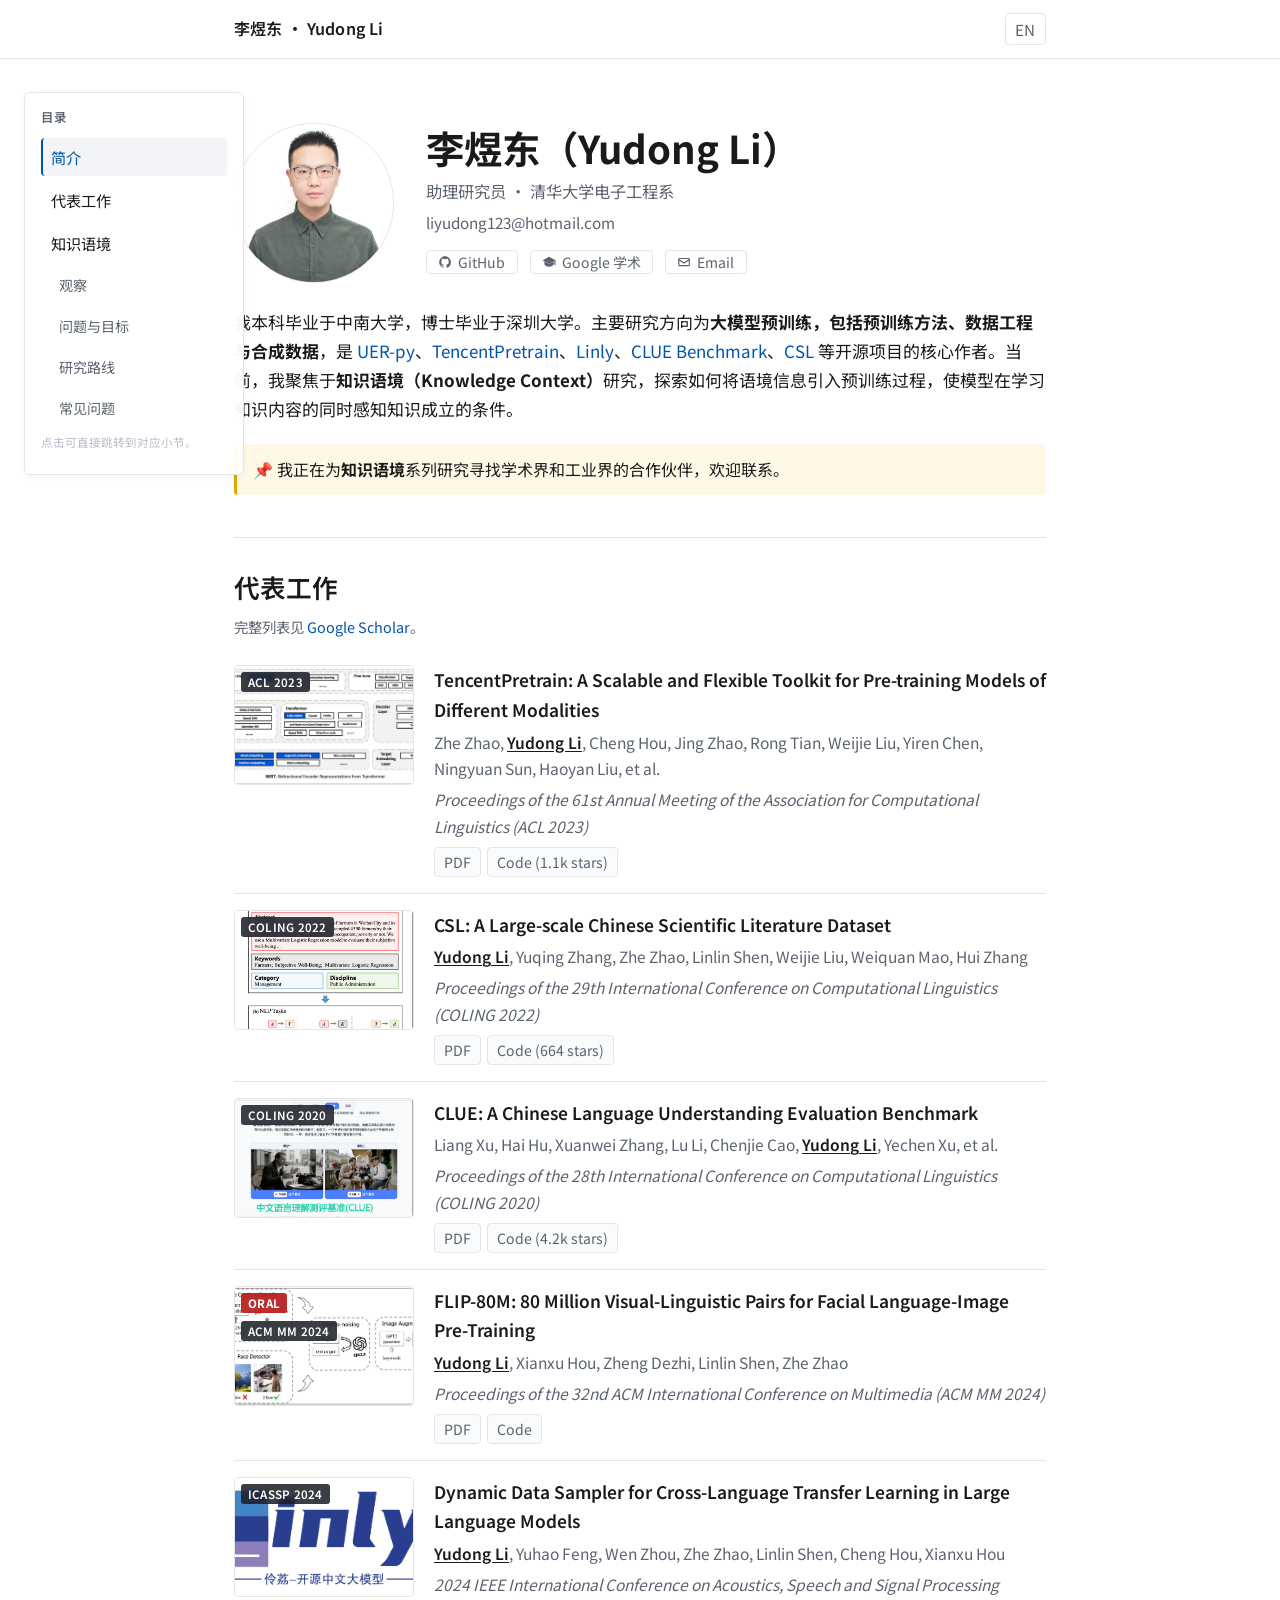
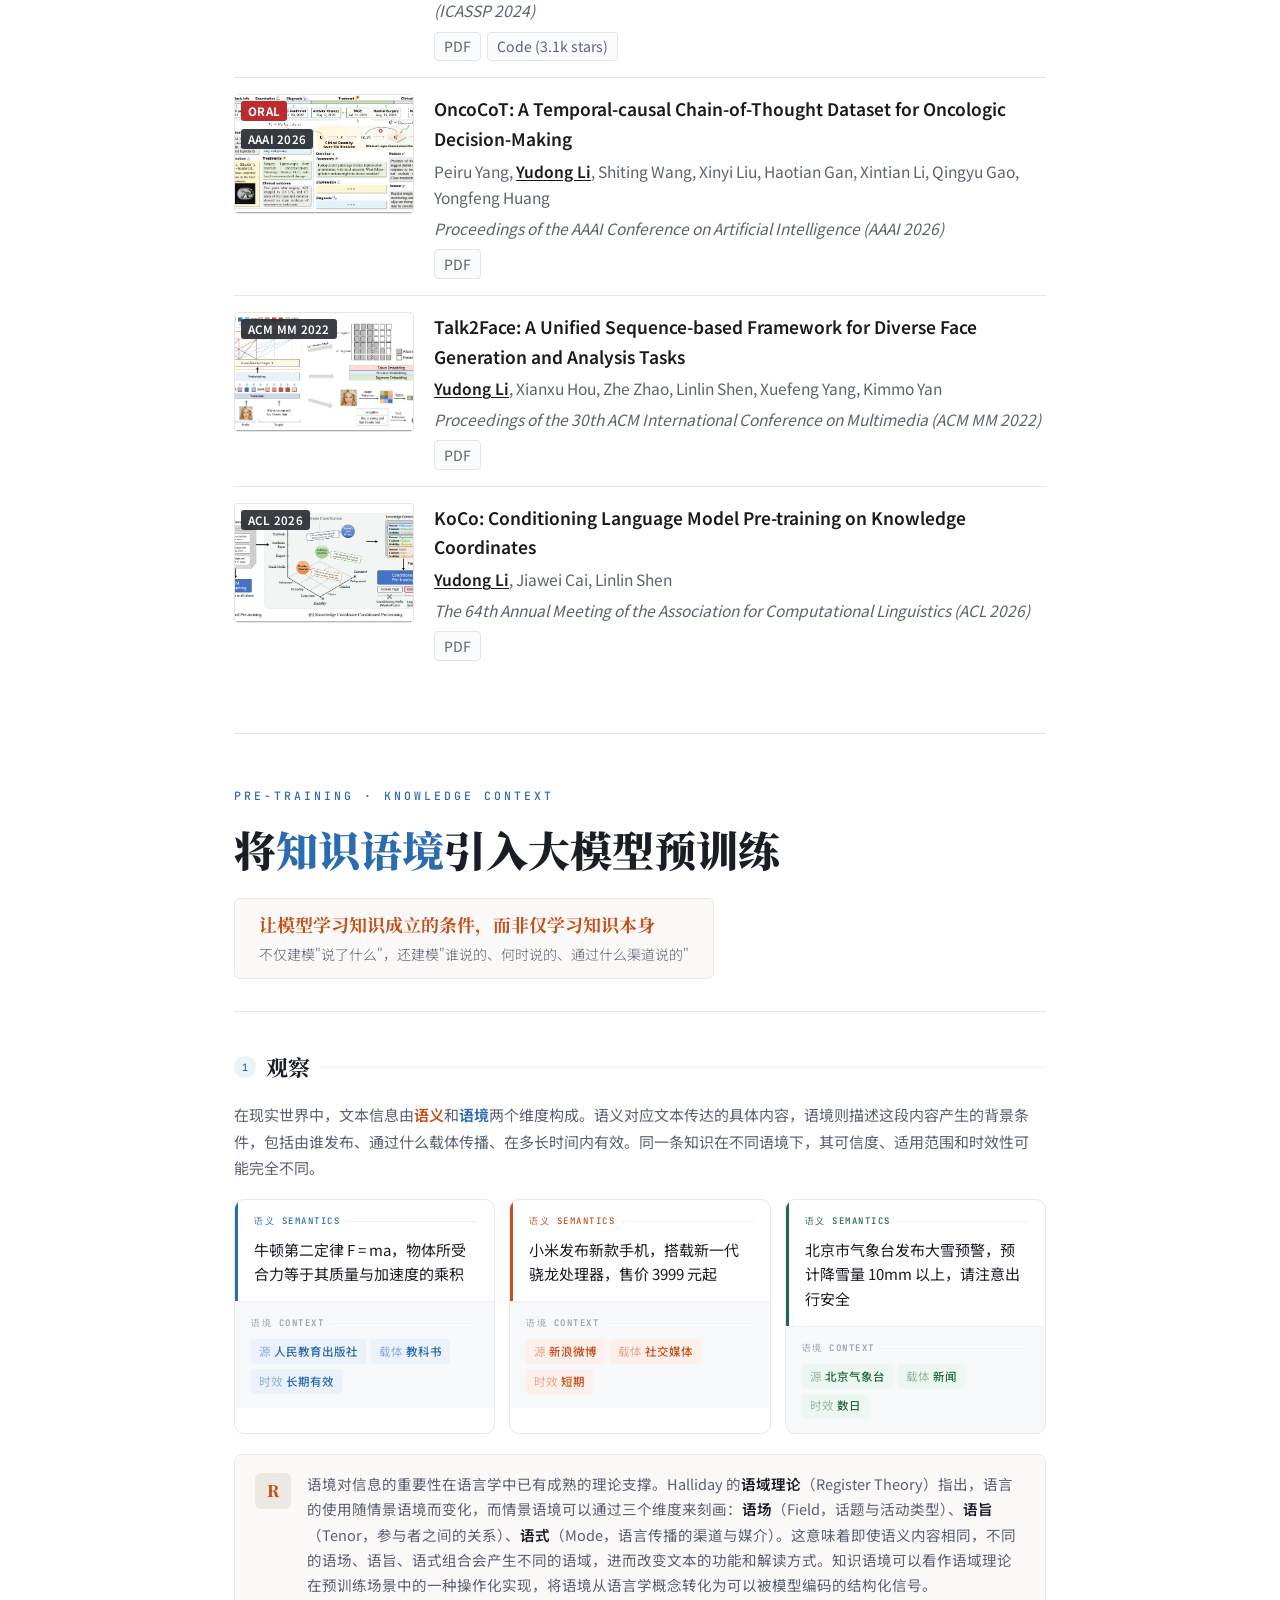
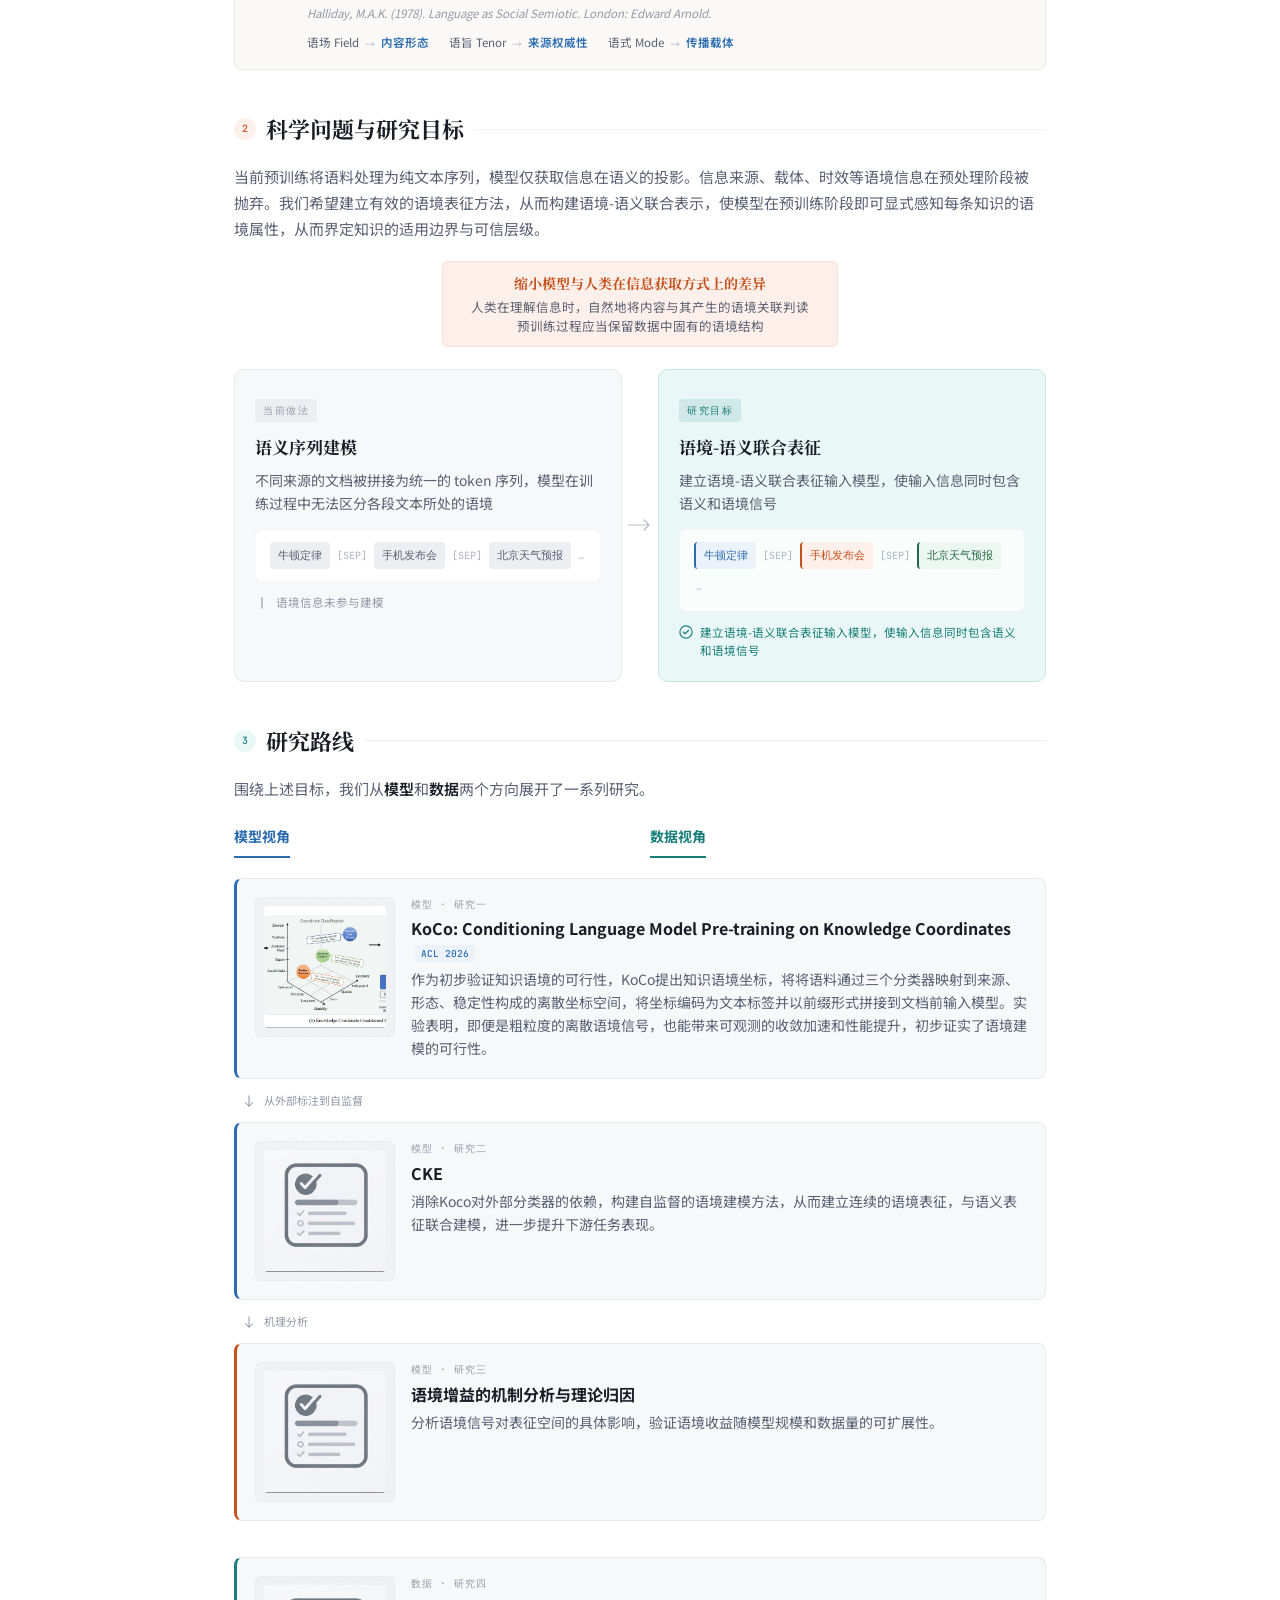
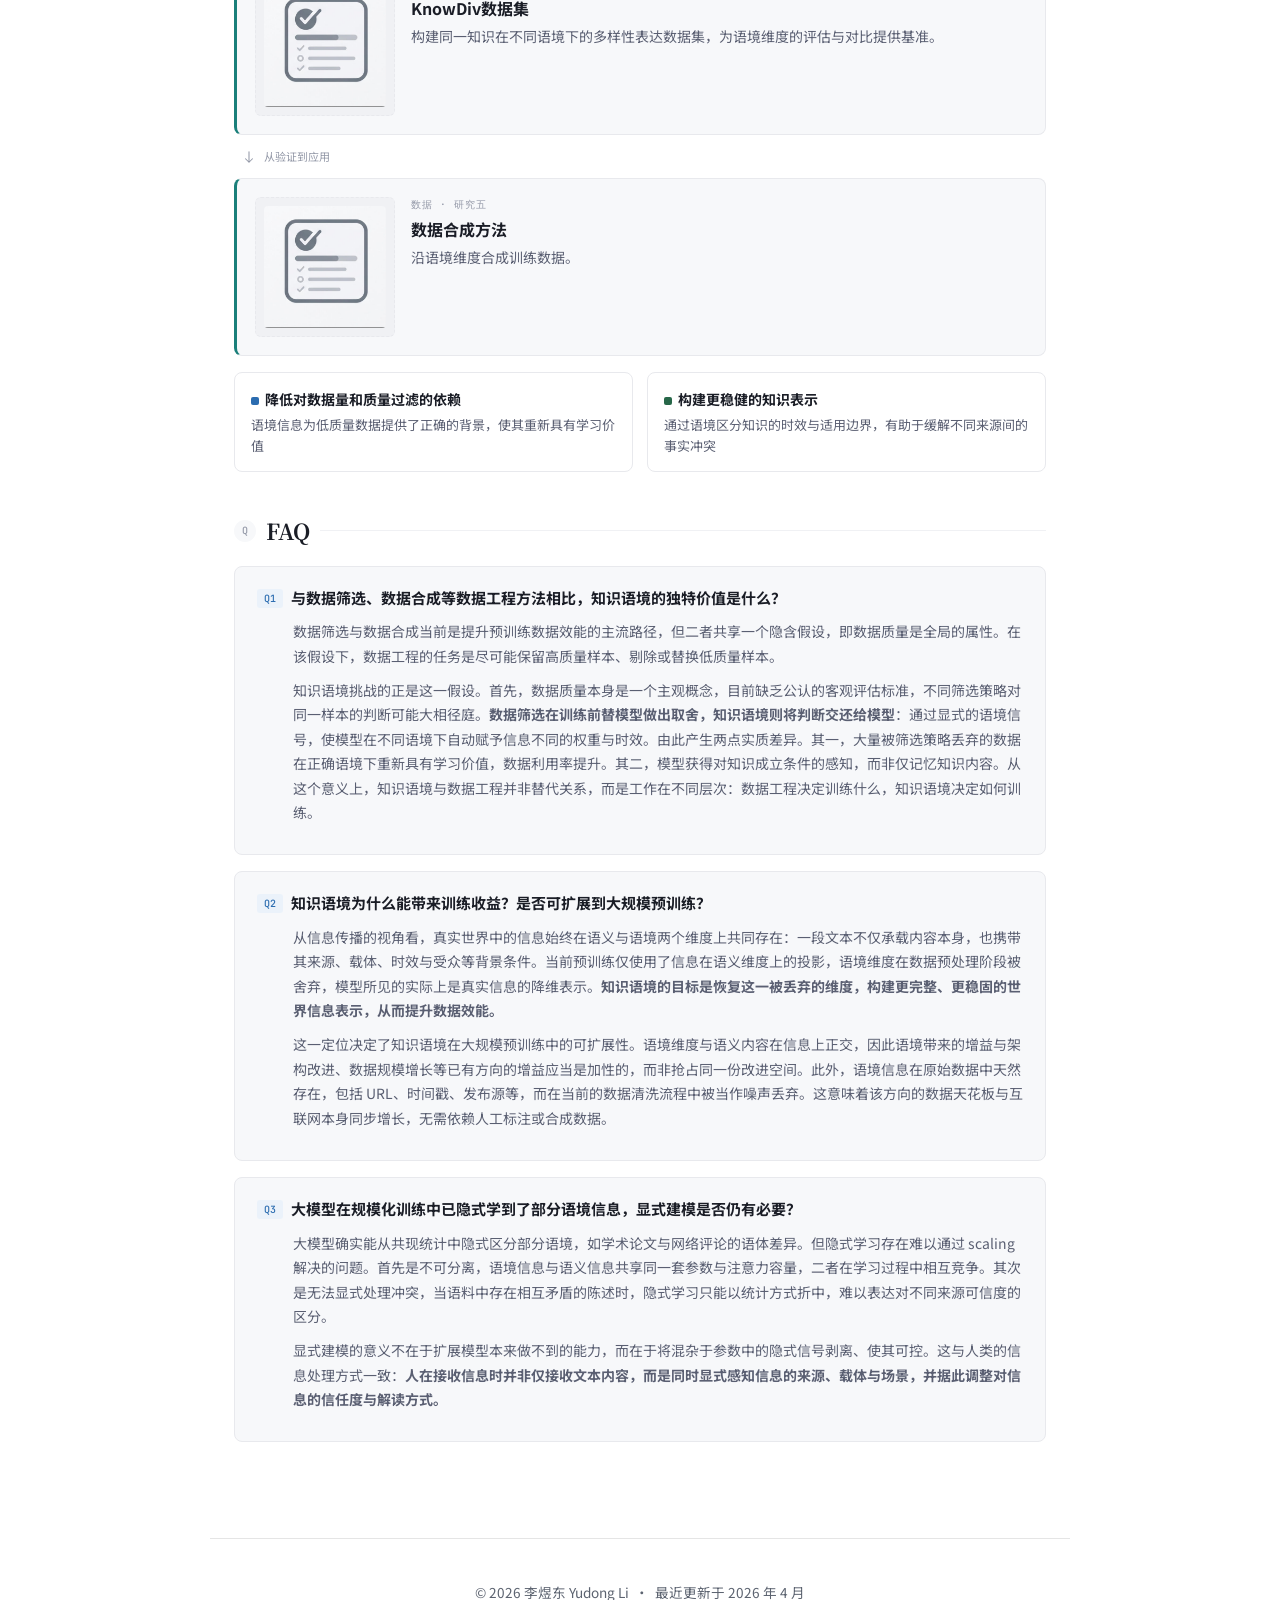
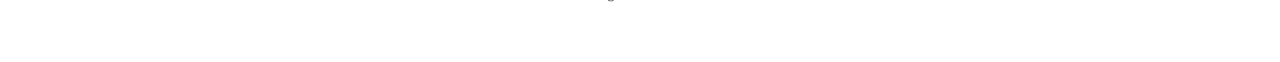
==== index.html @ 11d722b5 "add survey" ====
<!doctype html>
<html lang="zh-CN">
  <head>
    <meta charset="utf-8" />
    <meta name="viewport" content="width=device-width, initial-scale=1" />
    <title>李煜东 Yudong Li</title>
    <meta
      name="description"
      content="李煜东（Yudong Li）的个人主页。清华大学电子工程系助理研究员，研究方向为大模型预训练与知识语境。"
    />
    <link rel="canonical" href="https://ydli-ai.github.io/" />
    <meta property="og:type" content="website" />
    <meta property="og:title" content="李煜东 Yudong Li" />
    <meta
      property="og:description"
      content="清华大学电子工程系助理研究员，研究方向为大模型预训练与知识语境。"
    />
    <meta property="og:url" content="https://ydli-ai.github.io/" />
    <meta property="og:image" content="assets/images/avatar.jpg" />
    <link rel="icon" href="assets/images/placeholder.svg" type="image/svg+xml" />
    <link
      href="https://fonts.googleapis.com/css2?family=Noto+Serif+SC:wght@400;600;700;900&family=Noto+Sans+SC:wght@300;400;500;700&family=JetBrains+Mono:wght@400;500&display=swap"
      rel="stylesheet"
    />
    <link rel="stylesheet" href="assets/css/style.css" />
  </head>
  <body>
    <header class="nav" aria-label="主导航">
      <div class="nav-inner">
        <a href="#about" class="nav-brand">李煜东 · Yudong Li</a>
        <ul class="nav-links">
          <li><a href="index_en.html" class="lang-toggle" hreflang="en">EN</a></li>
        </ul>
      </div>
    </header>

    <aside class="page-sidebar" aria-label="页面目录">
      <h4>目录</h4>
      <ul>
        <li><a href="#about">简介</a></li>
        <li><a href="#publications">代表工作</a></li>
        <li><a href="#knowledge-context">知识语境</a></li>
        <li class="sidebar-subitem"><a href="#kc-observation">观察</a></li>
        <li class="sidebar-subitem"><a href="#kc-problem">问题与目标</a></li>
        <li class="sidebar-subitem"><a href="#kc-roadmap">研究路线</a></li>
        <li class="sidebar-subitem"><a href="#kc-faq">常见问题</a></li>
      </ul>
      <p class="sidebar-hint">点击可直接跳转到对应小节。</p>
    </aside>

    <main>
      <!-- ============ 简介 ============ -->
      <section id="about">
        <div class="hero">
          <div class="hero-avatar">
            <img src="assets/images/avatar.jpg" alt="李煜东" />
          </div>
          <div class="hero-body">
            <h1 class="hero-name">李煜东（Yudong Li）</h1>
            <p class="hero-title">助理研究员 · 清华大学电子工程系</p>
            <p class="hero-contact">
              <a href="mailto:liyudong123@hotmail.com">liyudong123@hotmail.com</a>
            </p>
            <ul class="hero-links">
              <li>
                <a
                  href="https://github.com/ydli-ai"
                  target="_blank"
                  rel="noopener"
                  style="display: inline-flex; align-items: center; gap: 0.38rem; white-space: nowrap"
                  ><svg
                    class="hero-link-icon"
                    viewBox="0 0 24 24"
                    aria-hidden="true"
                    style="width: 1em; height: 1em; display: inline-block; flex-shrink: 0"
                  >
                    <path
                      d="M12 2C6.48 2 2 6.58 2 12.22c0 4.51 2.87 8.34 6.84 9.69.5.1.68-.22.68-.49 0-.24-.01-1.05-.01-1.9-2.78.62-3.37-1.21-3.37-1.21-.45-1.19-1.11-1.5-1.11-1.5-.91-.64.07-.62.07-.62 1 .07 1.53 1.06 1.53 1.06.9 1.57 2.35 1.12 2.92.86.09-.67.35-1.12.63-1.38-2.22-.26-4.55-1.14-4.55-5.08 0-1.12.39-2.03 1.03-2.75-.1-.26-.45-1.31.1-2.73 0 0 .84-.27 2.75 1.05A9.33 9.33 0 0 1 12 6.84c.85 0 1.71.12 2.51.35 1.91-1.32 2.75-1.05 2.75-1.05.55 1.42.2 2.47.1 2.73.64.72 1.03 1.63 1.03 2.75 0 3.95-2.33 4.81-4.56 5.07.36.32.68.95.68 1.92 0 1.39-.01 2.5-.01 2.84 0 .27.18.59.69.49A10.25 10.25 0 0 0 22 12.22C22 6.58 17.52 2 12 2Z"
                      fill="currentColor"
                    />
                  </svg><span>GitHub</span></a
                >
              </li>
              <li>
                <a
                  href="https://scholar.google.com/citations?user=j4EmuqkAAAAJ"
                  target="_blank"
                  rel="noopener"
                  style="display: inline-flex; align-items: center; gap: 0.38rem; white-space: nowrap"
                  ><svg
                    class="hero-link-icon"
                    viewBox="0 0 24 24"
                    aria-hidden="true"
                    style="width: 1em; height: 1em; display: inline-block; flex-shrink: 0"
                  >
                    <path
                      d="M12 3 1 9l11 6 9-4.91V17h2V9L12 3Zm-7.98 8.18V15c0 2.76 3.58 5 7.98 5s7.98-2.24 7.98-5v-3.82L12 15.5l-7.98-4.32Z"
                      fill="currentColor"
                    />
                  </svg><span>Google 学术</span></a
                >
              </li>
              <li>
                <a href="mailto:liyudong123@hotmail.com" style="display: inline-flex; align-items: center; gap: 0.38rem; white-space: nowrap"
                  ><svg
                    class="hero-link-icon"
                    viewBox="0 0 24 24"
                    aria-hidden="true"
                    style="width: 1em; height: 1em; display: inline-block; flex-shrink: 0"
                  >
                    <path
                      d="M4 5h16a2 2 0 0 1 2 2v10a2 2 0 0 1-2 2H4a2 2 0 0 1-2-2V7a2 2 0 0 1 2-2Zm0 2v.2l8 5.33 8-5.33V7H4Zm16 10V9.6l-7.45 4.96a1 1 0 0 1-1.1 0L4 9.6V17h16Z"
                      fill="currentColor"
                    />
                  </svg><span>Email</span></a
                >
              </li>
            </ul>
          </div>
        </div>

        <p class="about-bio">
          我本科毕业于中南大学，博士毕业于深圳大学。主要研究方向为<strong>大模型预训练，包括预训练方法、数据工程与合成数据</strong>，是
          <a href="https://github.com/dbiir/UER-py" target="_blank" rel="noopener">UER-py</a>、<a href="https://github.com/Tencent/TencentPretrain" target="_blank" rel="noopener">TencentPretrain</a>、<a href="https://github.com/CVI-SZU/Linly" target="_blank" rel="noopener">Linly</a>、<a href="https://github.com/CLUEbenchmark/CLUE" target="_blank" rel="noopener">CLUE Benchmark</a>、<a href="https://github.com/ydli-ai/CSL" target="_blank" rel="noopener">CSL</a>
          等开源项目的核心作者。当前，我聚焦于<strong>知识语境（Knowledge Context）</strong>研究，探索如何将语境信息引入预训练过程，使模型在学习知识内容的同时感知知识成立的条件。
        </p>

        <p class="hero-notice">
          我正在为<strong>知识语境</strong>系列研究寻找学术界和工业界的合作伙伴，欢迎联系。
        </p>
      </section>

      <!-- ============ 代表工作 ============ -->
      <section id="publications">
        <h2>代表工作</h2>
        <p style="color: var(--muted); font-size: 0.9rem; margin-top: -0.5rem">
          完整列表见
          <a
            href="https://scholar.google.com/citations?user=j4EmuqkAAAAJ"
            target="_blank"
            rel="noopener"
            >Google Scholar</a
          >。
        </p>

        <div class="pub-group">
          <!-- 1. TencentPretrain -->
          <article class="pub">
            <div class="pub-thumb">
              <img src="assets/images/tencentpretrain.jpg" alt="TencentPretrain" />
              <span class="pub-tag">ACL 2023</span>
            </div>
            <div class="pub-body">
              <h4 class="pub-title">
                <a href="https://aclanthology.org/2023.acl-demo.20.pdf" target="_blank" rel="noopener"
                  >TencentPretrain: A Scalable and Flexible Toolkit for Pre-training Models of Different Modalities</a
                >
              </h4>
              <p class="pub-authors">
                Zhe Zhao, <span class="me">Yudong Li</span>, Cheng Hou, Jing Zhao, Rong Tian, Weijie Liu, Yiren Chen, Ningyuan Sun, Haoyan Liu, et al.
              </p>
              <p class="pub-venue">
                Proceedings of the 61st Annual Meeting of the Association for Computational Linguistics (ACL 2023)
              </p>
              <ul class="pub-links">
                <li><a href="https://aclanthology.org/2023.acl-demo.20.pdf" target="_blank" rel="noopener">PDF</a></li>
                <li><a href="https://github.com/Tencent/TencentPretrain" target="_blank" rel="noopener">Code (1.1k stars)</a></li>
              </ul>
            </div>
          </article>

          <!-- 2. CSL -->
          <article class="pub">
            <div class="pub-thumb">
              <img src="assets/images/csl.jpg" alt="CSL" />
              <span class="pub-tag">COLING 2022</span>
            </div>
            <div class="pub-body">
              <h4 class="pub-title">
                <a href="https://aclanthology.org/2022.coling-1.344.pdf" target="_blank" rel="noopener"
                  >CSL: A Large-scale Chinese Scientific Literature Dataset</a
                >
              </h4>
              <p class="pub-authors">
                <span class="me">Yudong Li</span>, Yuqing Zhang, Zhe Zhao, Linlin Shen, Weijie Liu, Weiquan Mao, Hui Zhang
              </p>
              <p class="pub-venue">
                Proceedings of the 29th International Conference on Computational Linguistics (COLING 2022)
              </p>
              <ul class="pub-links">
                <li><a href="https://aclanthology.org/2022.coling-1.344.pdf" target="_blank" rel="noopener">PDF</a></li>
                <li><a href="https://github.com/ydli-ai/CSL" target="_blank" rel="noopener">Code (664 stars)</a></li>
              </ul>
            </div>
          </article>

          <!-- 3. CLUE -->
          <article class="pub">
            <div class="pub-thumb">
              <img src="assets/images/clue.jpg" alt="CLUE" />
              <span class="pub-tag">COLING 2020</span>
            </div>
            <div class="pub-body">
              <h4 class="pub-title">
                <a href="https://aclanthology.org/2020.coling-main.419.pdf" target="_blank" rel="noopener"
                  >CLUE: A Chinese Language Understanding Evaluation Benchmark</a
                >
              </h4>
              <p class="pub-authors">
                Liang Xu, Hai Hu, Xuanwei Zhang, Lu Li, Chenjie Cao, <span class="me">Yudong Li</span>, Yechen Xu, et al.
              </p>
              <p class="pub-venue">
                Proceedings of the 28th International Conference on Computational Linguistics (COLING 2020)
              </p>
              <ul class="pub-links">
                <li><a href="https://aclanthology.org/2020.coling-main.419.pdf" target="_blank" rel="noopener">PDF</a></li>
                <li><a href="https://github.com/CLUEbenchmark/CLUE" target="_blank" rel="noopener">Code (4.2k stars)</a></li>
              </ul>
            </div>
          </article>

          <!-- 4. FLIP-80M -->
          <article class="pub">
            <div class="pub-thumb pub-thumb--oral">
              <img src="assets/images/flip.jpg" alt="FLIP-80M" />
              <span class="pub-tag-oral">Oral</span>
              <span class="pub-tag">ACM MM 2024</span>
            </div>
            <div class="pub-body">
              <h4 class="pub-title">
                <a href="https://dl.acm.org/doi/pdf/10.1145/3664647.368128" target="_blank" rel="noopener"
                  >FLIP-80M: 80 Million Visual-Linguistic Pairs for Facial Language-Image Pre-Training</a
                >
              </h4>
              <p class="pub-authors">
                <span class="me">Yudong Li</span>, Xianxu Hou, Zheng Dezhi, Linlin Shen, Zhe Zhao
              </p>
              <p class="pub-venue">
                Proceedings of the 32nd ACM International Conference on Multimedia (ACM MM 2024)
              </p>
              <ul class="pub-links">
                <li><a href="https://dl.acm.org/doi/pdf/10.1145/3664647.368128" target="_blank" rel="noopener">PDF</a></li>
                <li><a href="https://github.com/ydli-ai/FLIP" target="_blank" rel="noopener">Code</a></li>
              </ul>
            </div>
          </article>

          <!-- 5. Dynamic data sampler (Linly) -->
          <article class="pub">
            <div class="pub-thumb">
              <img src="assets/images/linly_logo.png" alt="Linly" />
              <span class="pub-tag">ICASSP 2024</span>
            </div>
            <div class="pub-body">
              <h4 class="pub-title">
                <a href="https://arxiv.org/pdf/2405.10626" target="_blank" rel="noopener"
                  >Dynamic Data Sampler for Cross-Language Transfer Learning in Large Language Models</a
                >
              </h4>
              <p class="pub-authors">
                <span class="me">Yudong Li</span>, Yuhao Feng, Wen Zhou, Zhe Zhao, Linlin Shen, Cheng Hou, Xianxu Hou
              </p>
              <p class="pub-venue">
                2024 IEEE International Conference on Acoustics, Speech and Signal Processing (ICASSP 2024)
              </p>
              <ul class="pub-links">
                <li><a href="https://arxiv.org/pdf/2405.10626" target="_blank" rel="noopener">PDF</a></li>
                <li><a href="https://github.com/CVI-SZU/Linly" target="_blank" rel="noopener">Code (3.1k stars)</a></li>
              </ul>
            </div>
          </article>

          <!-- 6. OncoCoT -->
          <article class="pub">
            <div class="pub-thumb pub-thumb--oral">
              <img src="assets/images/oncocot.png" alt="OncoCoT" />
              <span class="pub-tag-oral">Oral</span>
              <span class="pub-tag">AAAI 2026</span>
            </div>
            <div class="pub-body">
              <h4 class="pub-title">
                <a href="https://ojs.aaai.org/index.php/AAAI/article/view/40724/44685" target="_blank" rel="noopener"
                  >OncoCoT: A Temporal-causal Chain-of-Thought Dataset for Oncologic Decision-Making</a
                >
              </h4>
              <p class="pub-authors">
                Peiru Yang, <span class="me">Yudong Li</span>, Shiting Wang, Xinyi Liu, Haotian Gan, Xintian Li, Qingyu Gao, Yongfeng Huang
              </p>
              <p class="pub-venue">
                Proceedings of the AAAI Conference on Artificial Intelligence (AAAI 2026)
              </p>
              <ul class="pub-links">
                <li><a href="https://ojs.aaai.org/index.php/AAAI/article/view/40724/44685" target="_blank" rel="noopener">PDF</a></li>
              </ul>
            </div>
          </article>

          <!-- 7. Talk2face -->
          <article class="pub">
            <div class="pub-thumb">
              <img src="assets/images/talk2face.jpg" alt="Talk2face" />
              <span class="pub-tag">ACM MM 2022</span>
            </div>
            <div class="pub-body">
              <h4 class="pub-title">
                <a href="https://drive.google.com/file/u/0/d/1T4lFPELXvmusgJhTyLzP0EBWXE-6Wv0H/view" target="_blank" rel="noopener"
                  >Talk2Face: A Unified Sequence-based Framework for Diverse Face Generation and Analysis Tasks</a
                >
              </h4>
              <p class="pub-authors">
                <span class="me">Yudong Li</span>, Xianxu Hou, Zhe Zhao, Linlin Shen, Xuefeng Yang, Kimmo Yan
              </p>
              <p class="pub-venue">
                Proceedings of the 30th ACM International Conference on Multimedia (ACM MM 2022)
              </p>
              <ul class="pub-links">
                <li><a href="https://drive.google.com/file/u/0/d/1T4lFPELXvmusgJhTyLzP0EBWXE-6Wv0H/view" target="_blank" rel="noopener">PDF</a></li>
              </ul>
            </div>
          </article>

          <!-- 8. KoCo -->
          <article class="pub">
            <div class="pub-thumb">
              <img src="assets/images/koco.jpg" alt="KoCo" />
              <span class="pub-tag">ACL 2026</span>
            </div>
            <div class="pub-body">
              <h4 class="pub-title">
                <a href="https://arxiv.org/pdf/2604.12397" target="_blank" rel="noopener"
                  >KoCo: Conditioning Language Model Pre-training on Knowledge Coordinates</a
                >
              </h4>
              <p class="pub-authors">
                <span class="me">Yudong Li</span>, Jiawei Cai, Linlin Shen
              </p>
              <p class="pub-venue">
                The 64th Annual Meeting of the Association for Computational Linguistics (ACL 2026)
              </p>
              <ul class="pub-links">
                <li><a href="https://arxiv.org/pdf/2604.12397" target="_blank" rel="noopener">PDF</a></li>
              </ul>
            </div>
          </article>
        </div>
      </section>

      <section id="knowledge-context">
        <div class="kc-poster-shell">
          <div class="kc-poster">
            <div class="header">
              <div class="eyebrow">Pre-training · Knowledge Context</div>
              <h1>将<span class="hl">知识语境</span>引入大模型预训练</h1>
              <div class="core-thesis">
                <div class="ct-text">让模型学习知识成立的条件，而非仅学习知识本身</div>
                <div class="ct-sub">不仅建模"说了什么"，还建模"谁说的、何时说的、通过什么渠道说的"</div>
              </div>
            </div>

            <div class="section" id="kc-observation">
              <div class="section-head">
                <span class="section-num blue">1</span>
                <span class="section-title">观察</span>
                <span class="section-line"></span>
              </div>
              <p class="section-desc">在现实世界中，文本信息由<strong style="color:var(--accent-orange)">语义</strong>和<strong style="color:var(--accent-blue)">语境</strong>两个维度构成。语义对应文本传达的具体内容，语境则描述这段内容产生的背景条件，包括由谁发布、通过什么载体传播、在多长时间内有效。同一条知识在不同语境下，其可信度、适用范围和时效性可能完全不同。</p>

              <div class="obs-cards">
                <div class="obs-card c1">
                  <div class="card-zone sem">
                    <div class="card-zone-label">语义 Semantics</div>
                    <div class="card-content">牛顿第二定律 F = ma，物体所受合力等于其质量与加速度的乘积</div>
                  </div>
                  <div class="card-zone ctx">
                    <div class="card-zone-label">语境 Context</div>
                    <div class="ctx-tags">
                      <span class="ctx-tag"><span class="tl">源</span>人民教育出版社</span>
                      <span class="ctx-tag"><span class="tl">载体</span>教科书</span>
                      <span class="ctx-tag"><span class="tl">时效</span>长期有效</span>
                    </div>
                  </div>
                </div>
                <div class="obs-card c2">
                  <div class="card-zone sem">
                    <div class="card-zone-label">语义 Semantics</div>
                    <div class="card-content">小米发布新款手机，搭载新一代骁龙处理器，售价 3999 元起</div>
                  </div>
                  <div class="card-zone ctx">
                    <div class="card-zone-label">语境 Context</div>
                    <div class="ctx-tags">
                      <span class="ctx-tag"><span class="tl">源</span>新浪微博</span>
                      <span class="ctx-tag"><span class="tl">载体</span>社交媒体</span>
                      <span class="ctx-tag"><span class="tl">时效</span>短期</span>
                    </div>
                  </div>
                </div>
                <div class="obs-card c3">
                  <div class="card-zone sem">
                    <div class="card-zone-label">语义 Semantics</div>
                    <div class="card-content">北京市气象台发布大雪预警，预计降雪量 10mm 以上，请注意出行安全</div>
                  </div>
                  <div class="card-zone ctx">
                    <div class="card-zone-label">语境 Context</div>
                    <div class="ctx-tags">
                      <span class="ctx-tag"><span class="tl">源</span>北京气象台</span>
                      <span class="ctx-tag"><span class="tl">载体</span>新闻</span>
                      <span class="ctx-tag"><span class="tl">时效</span>数日</span>
                    </div>
                  </div>
                </div>
              </div>

              <div class="theory-callout">
                <div class="tc-icon">R</div>
                <div>
                  <div class="tc-text">
                    语境对信息的重要性在语言学中已有成熟的理论支撑。Halliday 的<strong>语域理论</strong>（Register Theory）指出，语言的使用随情景语境而变化，而情景语境可以通过三个维度来刻画：<strong>语场</strong>（Field，话题与活动类型）、<strong>语旨</strong>（Tenor，参与者之间的关系）、<strong>语式</strong>（Mode，语言传播的渠道与媒介）。这意味着即使语义内容相同，不同的语场、语旨、语式组合会产生不同的语域，进而改变文本的功能和解读方式。知识语境可以看作语域理论在预训练场景中的一种操作化实现，将语境从语言学概念转化为可以被模型编码的结构化信号。
                  </div>
                  <div class="tc-ref">Halliday, M.A.K. (1978). Language as Social Semiotic. London: Edward Arnold.</div>
                  <div class="register-mapping">
                    <div class="reg-map-item">语场 Field <span class="reg-map-arrow">→</span> <span class="reg-map-hl">内容形态</span></div>
                    <div class="reg-map-item">语旨 Tenor <span class="reg-map-arrow">→</span> <span class="reg-map-hl">来源权威性</span></div>
                    <div class="reg-map-item">语式 Mode <span class="reg-map-arrow">→</span> <span class="reg-map-hl">传播载体</span></div>
                  </div>
                </div>
              </div>
            </div>

            <div class="section" id="kc-problem">
              <div class="section-head">
                <span class="section-num orange">2</span>
                <span class="section-title">科学问题与研究目标</span>
                <span class="section-line"></span>
              </div>
              <p class="section-desc">当前预训练将语料处理为纯文本序列，模型仅获取信息在语义的投影。信息来源、载体、时效等语境信息在预处理阶段被抛弃。我们希望建立有效的语境表征方法，从而构建语境-语义联合表示，使模型在预训练阶段即可显式感知每条知识的语境属性，从而界定知识的适用边界与可信层级。</p>

              <div style="text-align:center; margin-bottom:22px;">
                <div style="display:inline-block; padding:10px 28px; background:var(--accent-orange-light); border:1px solid var(--accent-orange-mid); border-radius:6px;">
                  <div style="font-family:'Noto Serif SC',serif; font-weight:700; font-size:14px; color:var(--accent-orange); line-height:1.6;">缩小模型与人类在信息获取方式上的差异</div>
                  <div style="font-size:12.5px; color:var(--text-secondary); margin-top:4px; line-height:1.5;">人类在理解信息时，自然地将内容与其产生的语境关联判读<br>预训练过程应当保留数据中固有的语境结构</div>
                </div>
              </div>

              <div class="comparison">
                <div class="comp-panel baseline">
                  <div class="comp-badge">当前做法</div>
                  <div class="comp-title">语义序列建模</div>
                  <div class="comp-desc">不同来源的文档被拼接为统一的 token 序列，模型在训练过程中无法区分各段文本所处的语境</div>
                  <div class="token-seq">
                    <span class="tk plain">牛顿定律</span>
                    <span class="tk sep">[SEP]</span>
                    <span class="tk plain">手机发布会</span>
                    <span class="tk sep">[SEP]</span>
                    <span class="tk plain">北京天气预报</span>
                    <span class="tk sep">…</span>
                  </div>
                  <div class="comp-note">
                    <svg width="14" height="14" viewBox="0 0 16 16" fill="none"><path d="M8 3v10" stroke="currentColor" stroke-width="1.3" stroke-linecap="round"/><circle cx="8" cy="14.5" r="1" fill="currentColor"/></svg>
                    语境信息未参与建模
                  </div>
                </div>
                <div class="comp-arrow">
                  <svg width="24" height="16" viewBox="0 0 24 16" fill="none"><path d="M0 8h20M16 3l5 5-5 5" stroke="currentColor" stroke-width="1.2" stroke-linecap="round" stroke-linejoin="round"/></svg>
                </div>
                <div class="comp-panel target">
                  <div class="comp-badge">研究目标</div>
                  <div class="comp-title">语境-语义联合表征</div>
                  <div class="comp-desc">建立语境-语义联合表征输入模型，使输入信息同时包含语义和语境信号</div>
                  <div class="token-seq">
                    <span class="tk cb">牛顿定律</span>
                    <span class="tk sep">[SEP]</span>
                    <span class="tk co">手机发布会</span>
                    <span class="tk sep">[SEP]</span>
                    <span class="tk cg">北京天气预报</span>
                    <span class="tk sep">…</span>
                  </div>
                  <div class="comp-note">
                    <svg width="14" height="14" viewBox="0 0 16 16" fill="none"><circle cx="8" cy="8" r="7" stroke="currentColor" stroke-width="1.3"/><path d="M5 8l2 2 4-4" stroke="currentColor" stroke-width="1.3" stroke-linecap="round" stroke-linejoin="round"/></svg>
                    建立语境-语义联合表征输入模型，使输入信息同时包含语义和语境信号
                  </div>
                </div>
              </div>
            </div>

            <div class="section" id="kc-roadmap">
              <div class="section-head">
                <span class="section-num teal">3</span>
                <span class="section-title">研究路线</span>
                <span class="section-line"></span>
              </div>
              <p class="section-desc">围绕上述目标，我们从<strong>模型</strong>和<strong>数据</strong>两个方向展开了一系列研究。</p>

              <div class="rm-columns">
                <div><div class="rm-col-head model">模型视角</div></div>
                <div><div class="rm-col-head data">数据视角</div></div>
              </div>

              <div class="rm-item blue">
                <div class="rm-img-placeholder">
                  <img src="assets/images/koco.jpg" alt="KoCo 方法示意图" style="width: 100%; height: 100%; object-fit: cover; display: block" />
                </div>
                <div class="rm-text">
                  <div class="rm-label">模型 · 研究一</div>
                  <div class="rm-name">KoCo: Conditioning Language Model Pre-training on Knowledge Coordinates <span class="rm-tag acl">ACL 2026</span></div>
                  <div class="rm-desc">作为初步验证知识语境的可行性，KoCo提出知识语境坐标，将将语料通过三个分类器映射到来源、形态、稳定性构成的离散坐标空间，将坐标编码为文本标签并以前缀形式拼接到文档前输入模型。实验表明，即便是粗粒度的离散语境信号，也能带来可观测的收敛加速和性能提升，初步证实了语境建模的可行性。</div>
                </div>
              </div>

              <div class="rm-connector">
                <svg width="14" height="14" viewBox="0 0 16 16" fill="none"><path d="M8 2v12M4 10l4 4 4-4" stroke="currentColor" stroke-width="1.2" stroke-linecap="round" stroke-linejoin="round"/></svg>
                从外部标注到自监督
              </div>

              <div class="rm-item blue">
                <div class="rm-img-placeholder">
                  <img src="assets/images/research.jpg" alt="CKE 方法示意图" style="width: 100%; height: 100%; object-fit: cover; display: block" />
                </div>
                <div class="rm-text">
                  <div class="rm-label">模型 · 研究二</div>
                  <div class="rm-name">CKE</div>
                  <div class="rm-desc">消除Koco对外部分类器的依赖，构建自监督的语境建模方法，从而建立连续的语境表征，与语义表征联合建模，进一步提升下游任务表现。</div>
                </div>
              </div>

              <div class="rm-connector">
                <svg width="14" height="14" viewBox="0 0 16 16" fill="none"><path d="M8 2v12M4 10l4 4 4-4" stroke="currentColor" stroke-width="1.2" stroke-linecap="round" stroke-linejoin="round"/></svg>
                机理分析
              </div>

              <div class="rm-item orange">
                <div class="rm-img-placeholder">
                  <img src="assets/images/research.jpg" alt="分析结果图" style="width: 100%; height: 100%; object-fit: cover; display: block" />
                </div>
                <div class="rm-text">
                  <div class="rm-label">模型 · 研究三</div>
                  <div class="rm-name">语境增益的机制分析与理论归因</div>
                  <div class="rm-desc">分析语境信号对表征空间的具体影响，验证语境收益随模型规模和数据量的可扩展性。</div>
                </div>
              </div>

              <div style="height:24px;"></div>

              <div class="rm-item teal">
                <div class="rm-img-placeholder">
                  <img src="assets/images/research.jpg" alt="KnowDiv 数据集示意图" style="width: 100%; height: 100%; object-fit: cover; display: block" />
                </div>
                <div class="rm-text">
                  <div class="rm-label">数据 · 研究四</div>
                  <div class="rm-name">KnowDiv数据集</div>
                  <div class="rm-desc">构建同一知识在不同语境下的多样性表达数据集，为语境维度的评估与对比提供基准。</div>
                </div>
              </div>

              <div class="rm-connector">
                <svg width="14" height="14" viewBox="0 0 16 16" fill="none"><path d="M8 2v12M4 10l4 4 4-4" stroke="currentColor" stroke-width="1.2" stroke-linecap="round" stroke-linejoin="round"/></svg>
                从验证到应用
              </div>

              <div class="rm-item teal">
                <div class="rm-img-placeholder">
                  <img src="assets/images/research.jpg" alt="数据合成流程图" style="width: 100%; height: 100%; object-fit: cover; display: block" />
                </div>
                <div class="rm-text">
                  <div class="rm-label">数据 · 研究五</div>
                  <div class="rm-name">数据合成方法</div>
                  <div class="rm-desc">沿语境维度合成训练数据。</div>
                </div>
              </div>

              <div class="benefits">
                <div class="bf-card">
                  <div class="bf-title"><span class="bf-dot bl"></span>降低对数据量和质量过滤的依赖</div>
                  <div class="bf-desc">语境信息为低质量数据提供了正确的背景，使其重新具有学习价值</div>
                </div>
                <div class="bf-card">
                  <div class="bf-title"><span class="bf-dot gr"></span>构建更稳健的知识表示</div>
                  <div class="bf-desc">通过语境区分知识的时效与适用边界，有助于缓解不同来源间的事实冲突</div>
                </div>
              </div>
            </div>

            <div class="section" id="kc-faq" style="margin-bottom:0;">
              <div class="section-head">
                <span class="section-num gray">Q</span>
                <span class="section-title">FAQ</span>
                <span class="section-line"></span>
              </div>

              <div class="faq-list">
                <div class="faq-item">
                  <div class="faq-q">
                    <span class="faq-q-tag">Q1</span>
                    <span>与数据筛选、数据合成等数据工程方法相比，知识语境的独特价值是什么？</span>
                  </div>
                  <div class="faq-a">
                    <p>
                      数据筛选与数据合成当前是提升预训练数据效能的主流路径，但二者共享一个隐含假设，即数据质量是全局的属性。在该假设下，数据工程的任务是尽可能保留高质量样本、剔除或替换低质量样本。
                    </p>
                    <p>
                      知识语境挑战的正是这一假设。首先，数据质量本身是一个主观概念，目前缺乏公认的客观评估标准，不同筛选策略对同一样本的判断可能大相径庭。<strong>数据筛选在训练前替模型做出取舍，知识语境则将判断交还给模型</strong>：通过显式的语境信号，使模型在不同语境下自动赋予信息不同的权重与时效。由此产生两点实质差异。其一，大量被筛选策略丢弃的数据在正确语境下重新具有学习价值，数据利用率提升。其二，模型获得对知识成立条件的感知，而非仅记忆知识内容。从这个意义上，知识语境与数据工程并非替代关系，而是工作在不同层次：数据工程决定训练什么，知识语境决定如何训练。
                    </p>
                  </div>
                </div>

                <div class="faq-item">
                  <div class="faq-q">
                    <span class="faq-q-tag">Q2</span>
                    <span>知识语境为什么能带来训练收益？是否可扩展到大规模预训练？</span>
                  </div>
                  <div class="faq-a">
                    <p>
                      从信息传播的视角看，真实世界中的信息始终在语义与语境两个维度上共同存在：一段文本不仅承载内容本身，也携带其来源、载体、时效与受众等背景条件。当前预训练仅使用了信息在语义维度上的投影，语境维度在数据预处理阶段被舍弃，模型所见的实际上是真实信息的降维表示。<strong>知识语境的目标是恢复这一被丢弃的维度，构建更完整、更稳固的世界信息表示，从而提升数据效能。</strong>
                    </p>
                    <p>
                      这一定位决定了知识语境在大规模预训练中的可扩展性。语境维度与语义内容在信息上正交，因此语境带来的增益与架构改进、数据规模增长等已有方向的增益应当是加性的，而非抢占同一份改进空间。此外，语境信息在原始数据中天然存在，包括 URL、时间戳、发布源等，而在当前的数据清洗流程中被当作噪声丢弃。这意味着该方向的数据天花板与互联网本身同步增长，无需依赖人工标注或合成数据。
                    </p>
                  </div>
                </div>

                <div class="faq-item">
                  <div class="faq-q">
                    <span class="faq-q-tag">Q3</span>
                    <span>大模型在规模化训练中已隐式学到了部分语境信息，显式建模是否仍有必要？</span>
                  </div>
                  <div class="faq-a">
                    <p>
                      大模型确实能从共现统计中隐式区分部分语境，如学术论文与网络评论的语体差异。但隐式学习存在难以通过 scaling 解决的问题。首先是不可分离，语境信息与语义信息共享同一套参数与注意力容量，二者在学习过程中相互竞争。其次是无法显式处理冲突，当语料中存在相互矛盾的陈述时，隐式学习只能以统计方式折中，难以表达对不同来源可信度的区分。
                    </p>
                    <p>
                      显式建模的意义不在于扩展模型本来做不到的能力，而在于将混杂于参数中的隐式信号剥离、使其可控。这与人类的信息处理方式一致：<strong>人在接收信息时并非仅接收文本内容，而是同时显式感知信息的来源、载体与场景，并据此调整对信息的信任度与解读方式。</strong>
                    </p>
                  </div>
                </div>
              </div>
            </div>
          </div>
        </div>
      </section>
    </main>

    <footer>
      <p>
        &copy; <span id="year">2026</span> 李煜东 Yudong Li &nbsp;·&nbsp; 最近更新于 2026 年 4 月
      </p>
    </footer>

    <script src="assets/js/main.js" defer></script>
  </body>
</html>
---- assets/css/style.css ----
:root {
  --max-width: 860px;
  --sidebar-width: 220px;
  --sidebar-gap: 28px;
  --text: #1a1a1a;
  --muted: #5c6370;
  --bg: #ffffff;
  --rule: #e5e5e5;
  --accent: #0055aa;
  --accent-hover: #003d7a;
  --chip-bg: #f2f4f7;
  --radius: 4px;
  --font-sans: -apple-system, BlinkMacSystemFont, "Segoe UI", "PingFang SC",
    "Hiragino Sans GB", "Microsoft YaHei", "Noto Sans SC", "Helvetica Neue",
    Helvetica, Arial, sans-serif;
  --font-serif: "Iowan Old Style", "Palatino Linotype", Palatino, "Songti SC",
    "Noto Serif SC", Georgia, serif;
}

* {
  box-sizing: border-box;
}

html {
  scroll-behavior: smooth;
}

body {
  margin: 0;
  color: var(--text);
  background: var(--bg);
  font-family: var(--font-sans);
  font-size: 17px;
  line-height: 1.72;
  -webkit-font-smoothing: antialiased;
  -moz-osx-font-smoothing: grayscale;
}

a {
  color: var(--accent);
  text-decoration: none;
  transition: color 0.15s ease;
}

a:hover {
  color: var(--accent-hover);
  text-decoration: underline;
}

/* ───────── Top navigation ───────── */
.nav {
  position: sticky;
  top: 0;
  z-index: 100;
  background: rgba(255, 255, 255, 0.92);
  backdrop-filter: saturate(180%) blur(8px);
  -webkit-backdrop-filter: saturate(180%) blur(8px);
  border-bottom: 1px solid var(--rule);
}

.nav-inner {
  max-width: var(--max-width);
  margin: 0 auto;
  padding: 0.9rem 1.5rem;
  display: flex;
  align-items: center;
  justify-content: space-between;
  gap: 1rem;
}

.nav-brand {
  font-size: 1rem;
  font-weight: 600;
  color: var(--text);
  letter-spacing: 0.01em;
}

.nav-brand:hover {
  text-decoration: none;
  color: var(--accent);
}

.nav-links {
  display: flex;
  align-items: center;
  gap: 1.25rem;
  list-style: none;
  margin: 0;
  padding: 0;
}

.nav-links a {
  color: var(--muted);
  font-size: 0.95rem;
}

.nav-links a.active,
.nav-links a:hover {
  color: var(--text);
  text-decoration: none;
}

.lang-toggle {
  border: 1px solid var(--rule);
  padding: 0.25rem 0.6rem;
  border-radius: var(--radius);
  font-size: 0.85rem;
  color: var(--muted);
}

.lang-toggle:hover {
  border-color: var(--accent);
  color: var(--accent);
  text-decoration: none;
}

/* ───────── Main layout ───────── */
main {
  max-width: var(--max-width);
  margin: 0 auto;
  padding: 2.5rem 1.5rem 4rem;
}

section {
  padding: 1.5rem 0 2rem;
}

section + section {
  border-top: 1px solid var(--rule);
}

h1,
h2,
h3 {
  color: var(--text);
  line-height: 1.3;
  margin: 0 0 0.75rem;
}

h2 {
  font-size: 1.6rem;
  font-weight: 600;
  letter-spacing: -0.005em;
  margin-top: 0.5rem;
  margin-bottom: 1.25rem;
}

h3 {
  font-size: 1.05rem;
  font-weight: 600;
  color: var(--muted);
  text-transform: uppercase;
  letter-spacing: 0.08em;
  margin: 1.75rem 0 1rem;
  padding-bottom: 0.35rem;
  border-bottom: 1px solid var(--rule);
}

p {
  margin: 0.6rem 0;
}

section[id],
.kc-subsection {
  scroll-margin-top: 88px;
}

/* ───────── Hero / About ───────── */
.hero {
  display: flex;
  gap: 2rem;
  align-items: flex-start;
}

.hero-avatar {
  flex: 0 0 160px;
  width: 160px;
  height: 160px;
  border-radius: 50%;
  overflow: hidden;
  background: var(--chip-bg);
  border: 1px solid var(--rule);
}

.hero-avatar img {
  width: 100%;
  height: 100%;
  object-fit: cover;
  display: block;
}

.hero-body {
  flex: 1 1 auto;
  min-width: 0;
}

.hero-name {
  font-size: clamp(2rem, 3vw, 2.45rem);
  font-weight: 700;
  margin: 0 0 0.25rem;
}

.hero-title {
  color: var(--muted);
  font-size: 1.02rem;
  margin: 0 0 0.25rem;
}

.hero-contact {
  color: var(--muted);
  font-size: 0.95rem;
  margin: 0 0 0.75rem;
}

.hero-contact a {
  color: var(--muted);
}

.hero-links {
  display: flex;
  flex-wrap: wrap;
  gap: 0.5rem 0.75rem;
  margin: 0.5rem 0 0;
  padding: 0;
  list-style: none;
}

.hero-links a {
  display: inline-flex;
  flex-direction: row;
  align-items: center;
  gap: 0.38rem;
  padding: 0.25rem 0.7rem;
  border: 1px solid var(--rule);
  border-radius: var(--radius);
  font-size: 0.88rem;
  line-height: 1;
  white-space: nowrap;
  color: var(--muted);
}

.hero-link-icon {
  width: 1em;
  height: 1em;
  display: inline-block;
  flex-shrink: 0;
  vertical-align: middle;
}

.hero-links a span {
  display: inline-block;
  line-height: 1;
}

.hero-links a:hover {
  border-color: var(--accent);
  color: var(--accent);
  text-decoration: none;
}

.about-bio {
  margin-top: 1.5rem;
  font-size: 1.06rem;
  color: var(--text);
}

/* ───────── Hero notice (call for collaboration) ───────── */
.hero-notice {
  margin-top: 1.25rem;
  padding: 0.75rem 1rem;
  background: #fff8e6;
  border-left: 3px solid #e0a800;
  border-radius: var(--radius);
  color: var(--text);
  font-size: 1rem;
}

.hero-notice::before {
  content: "📌 ";
}

/* ───────── Publications ───────── */
.pub-group {
  margin-bottom: 1.5rem;
}

.pub {
  display: flex;
  gap: 1.25rem;
  padding: 1rem 0;
  border-bottom: 1px solid var(--rule);
}

.pub:last-child {
  border-bottom: none;
}

.pub-thumb {
  position: relative;
  flex: 0 0 180px;
  width: 180px;
  height: 120px;
  overflow: hidden;
  background: var(--chip-bg);
  border: 1px solid var(--rule);
  border-radius: var(--radius);
}

.pub-thumb img {
  width: 100%;
  height: 100%;
  object-fit: cover;
  display: block;
}

/* Venue tag on top-left of thumbnail */
.pub-tag {
  position: absolute;
  top: 6px;
  left: 6px;
  display: inline-block;
  padding: 2px 7px;
  background: rgba(26, 29, 38, 0.85);
  color: #fff;
  font-size: 0.72rem;
  font-weight: 600;
  letter-spacing: 0.02em;
  line-height: 1.4;
  border-radius: 3px;
  backdrop-filter: blur(2px);
  -webkit-backdrop-filter: blur(2px);
}

.pub-thumb--oral .pub-tag {
  top: 34px;
}

.pub-tag-oral {
  position: absolute;
  top: 6px;
  left: 6px;
  display: inline-block;
  padding: 2px 7px;
  background: rgba(185, 28, 28, 0.92);
  color: #fff;
  font-size: 0.72rem;
  font-weight: 700;
  letter-spacing: 0.03em;
  line-height: 1.4;
  border-radius: 3px;
  text-transform: uppercase;
  backdrop-filter: blur(2px);
  -webkit-backdrop-filter: blur(2px);
}

.pub-body {
  flex: 1 1 auto;
  min-width: 0;
}

.pub-title {
  font-size: 1.08rem;
  font-weight: 600;
  margin: 0 0 0.25rem;
}

.pub-title a {
  color: var(--text);
}

.pub-title a:hover {
  color: var(--accent);
}

.pub-authors {
  color: var(--muted);
  font-size: 0.97rem;
  margin: 0 0 0.25rem;
}

.pub-authors .me {
  color: var(--text);
  font-weight: 600;
  text-decoration: underline;
  text-underline-offset: 2px;
}

.pub-venue {
  font-style: italic;
  color: var(--muted);
  font-size: 0.97rem;
  margin: 0 0 0.4rem;
}

.pub-links {
  display: flex;
  flex-wrap: wrap;
  gap: 0.4rem;
  margin: 0;
  padding: 0;
  list-style: none;
}

.pub-links a {
  display: inline-block;
  font-size: 0.88rem;
  padding: 0.1rem 0.55rem;
  border: 1px solid var(--rule);
  border-radius: var(--radius);
  color: var(--muted);
  background: #fafbfc;
}

.pub-links a:hover {
  border-color: var(--accent);
  color: var(--accent);
  text-decoration: none;
}

/* ───────── Page sidebar ───────── */
.page-sidebar {
  position: fixed;
  top: 92px;
  left: max(24px, calc(50vw - (var(--max-width) / 2) - var(--sidebar-width) - var(--sidebar-gap)));
  width: var(--sidebar-width);
  max-height: calc(100vh - 116px);
  overflow-y: auto;
  z-index: 50;
  background: rgba(255, 255, 255, 0.96);
  border: 1px solid var(--rule);
  border-radius: 6px;
  box-shadow: 0 2px 8px rgba(0, 0, 0, 0.04);
  padding: 0.9rem 1rem;
  transition: opacity 0.25s ease;
}

.page-sidebar h4 {
  margin: 0 0 0.6rem;
  font-size: 0.78rem;
  font-weight: 600;
  color: var(--muted);
  text-transform: uppercase;
  letter-spacing: 0.1em;
}

.page-sidebar ul {
  list-style: none;
  margin: 0;
  padding: 0;
  display: flex;
  flex-direction: column;
  gap: 0.35rem;
}

.page-sidebar a {
  display: block;
  padding: 0.35rem 0.5rem;
  font-size: 0.95rem;
  color: var(--text);
  border-radius: 4px;
  border-left: 2px solid transparent;
  transition: background 0.15s ease, border-color 0.15s ease, color 0.15s ease;
}

.page-sidebar a.active,
.page-sidebar a:hover {
  background: var(--chip-bg);
  border-left-color: var(--accent);
  color: var(--accent);
  text-decoration: none;
}

.page-sidebar .sidebar-subitem a {
  padding-left: 1rem;
  font-size: 0.88rem;
  color: var(--muted);
}

.page-sidebar .sidebar-hint {
  margin-top: 0.5rem;
  font-size: 0.72rem;
  color: var(--text-hint, #b8bcc8);
  line-height: 1.4;
}

/* ───────── Knowledge Context ───────── */
.section-lead {
  max-width: 760px;
  color: var(--muted);
}

.kc-subsection {
  padding: 1.4rem 0 1.8rem;
}

.kc-subsection + .kc-subsection {
  border-top: 1px solid var(--rule);
}

.kc-section-head {
  display: flex;
  align-items: center;
  gap: 0.75rem;
  margin-bottom: 0.9rem;
}

.kc-section-index {
  display: inline-flex;
  align-items: center;
  justify-content: center;
  width: 1.75rem;
  height: 1.75rem;
  border-radius: 999px;
  font-size: 0.78rem;
  font-weight: 700;
  color: var(--accent);
  background: #eaf2fb;
  flex-shrink: 0;
}

.kc-section-title {
  margin: 0;
  font-size: 1.08rem;
  font-weight: 600;
}

.kc-section-line {
  flex: 1;
  height: 1px;
  background: var(--rule);
}

.kc-desc {
  max-width: 780px;
  color: var(--muted);
}

.kc-observation-grid {
  display: grid;
  grid-template-columns: repeat(3, minmax(0, 1fr));
  gap: 0.9rem;
  margin-top: 1rem;
}

.kc-observation-card {
  border: 1px solid var(--rule);
  border-radius: 10px;
  overflow: hidden;
  background: #fff;
}

.kc-observation-main {
  padding: 0.95rem 1rem 0.85rem;
}

.kc-observation-label {
  margin-bottom: 0.45rem;
  font-size: 0.72rem;
  font-weight: 700;
  letter-spacing: 0.08em;
  text-transform: uppercase;
}

.kc-observation-label--semantic {
  color: var(--accent);
}

.kc-observation-text {
  font-size: 0.93rem;
  line-height: 1.7;
}

.kc-context-box {
  padding: 0.8rem 1rem 0.9rem;
  background: #f8fafc;
  border-top: 1px solid var(--rule);
}

.kc-context-box .kc-observation-label {
  color: var(--muted);
}

.kc-context-tags {
  display: flex;
  flex-wrap: wrap;
  gap: 0.45rem;
}

.kc-context-tag {
  display: inline-flex;
  gap: 0.25rem;
  padding: 0.2rem 0.55rem;
  border-radius: 999px;
  background: #eaf2fb;
  color: var(--accent);
  font-size: 0.78rem;
  line-height: 1.5;
}

.kc-context-tag strong {
  font-weight: 600;
}

.kc-callout {
  margin-top: 1rem;
  padding: 1rem 1.1rem;
  border: 1px solid #ebe4d9;
  border-radius: 10px;
  background: #fcf8f1;
}

.kc-callout-title {
  margin: 0 0 0.35rem;
  font-size: 0.98rem;
  font-weight: 600;
}

.kc-callout p {
  color: var(--muted);
}

.kc-callout-ref {
  margin-top: 0.5rem;
  font-size: 0.82rem;
  color: var(--muted);
  font-style: italic;
}

.kc-mapping {
  display: flex;
  flex-wrap: wrap;
  gap: 0.6rem 1rem;
  margin-top: 0.8rem;
}

.kc-mapping-item {
  font-size: 0.82rem;
  color: var(--muted);
}

.kc-mapping-item strong {
  color: var(--accent);
}

.kc-goal-box {
  margin: 1rem 0 1.15rem;
  padding: 0.9rem 1rem;
  background: #fff8e6;
  border: 1px solid #f0d9a8;
  border-radius: 10px;
}

.kc-goal-box strong {
  display: block;
  margin-bottom: 0.25rem;
}

.kc-comparison {
  display: grid;
  grid-template-columns: 1fr 1fr;
  gap: 1rem;
}

.kc-panel {
  border: 1px solid var(--rule);
  border-radius: 10px;
  padding: 1.1rem 1rem;
}

.kc-panel--highlight {
  background: #f2fbf9;
  border-color: #cfe7e2;
}

.kc-badge {
  display: inline-block;
  margin-bottom: 0.6rem;
  padding: 0.15rem 0.5rem;
  border-radius: 999px;
  background: var(--chip-bg);
  color: var(--muted);
  font-size: 0.74rem;
  font-weight: 700;
  letter-spacing: 0.04em;
  text-transform: uppercase;
}

.kc-panel--highlight .kc-badge {
  background: #dff4ef;
  color: #196f68;
}

.kc-panel h4 {
  margin: 0 0 0.35rem;
  font-size: 1rem;
}

.kc-panel p {
  color: var(--muted);
}

.kc-token-row {
  display: flex;
  flex-wrap: wrap;
  align-items: center;
  gap: 0.4rem;
  margin-top: 0.75rem;
  padding: 0.85rem;
  border: 1px solid var(--rule);
  border-radius: 8px;
  background: #fafbfc;
}

.kc-token {
  padding: 0.2rem 0.55rem;
  border-radius: 6px;
  font-size: 0.8rem;
  font-weight: 500;
  color: var(--muted);
  background: #e9edf2;
}

.kc-token--context {
  background: #eaf2fb;
  color: var(--accent);
}

.kc-token--context-alt {
  background: #e9f7f5;
  color: #1b7a70;
}

.kc-token-sep {
  color: #9aa3b2;
  font-size: 0.8rem;
}

.kc-roadmap {
  display: grid;
  gap: 0.9rem;
  margin-top: 1rem;
}

.kc-roadmap-item {
  display: grid;
  grid-template-columns: 132px 1fr;
  gap: 1rem;
  padding: 1rem;
  background: #fafbfc;
  border: 1px solid var(--rule);
  border-left: 3px solid var(--accent);
  border-radius: 10px;
}

.kc-roadmap-item--teal {
  border-left-color: #1b7a70;
}

.kc-roadmap-item--orange {
  border-left-color: #c26d12;
}

.kc-roadmap-figure {
  width: 132px;
  min-height: 108px;
  display: flex;
  align-items: center;
  justify-content: center;
  padding: 0.8rem;
  border: 1px dashed #d8dee8;
  border-radius: 8px;
  background: #fff;
  color: #96a0af;
  font-size: 0.78rem;
  text-align: center;
}

.kc-roadmap-label {
  margin-bottom: 0.3rem;
  color: var(--muted);
  font-size: 0.74rem;
  font-weight: 700;
  letter-spacing: 0.08em;
  text-transform: uppercase;
}

.kc-roadmap-name {
  margin: 0 0 0.4rem;
  font-size: 1rem;
  font-weight: 600;
}

.kc-roadmap-tag {
  display: inline-block;
  margin-left: 0.4rem;
  padding: 0.1rem 0.45rem;
  border-radius: 999px;
  background: #eaf2fb;
  color: var(--accent);
  font-size: 0.72rem;
  font-weight: 700;
  vertical-align: middle;
}

.kc-roadmap-desc {
  color: var(--muted);
}

.kc-connector {
  padding-left: 0.5rem;
  color: var(--muted);
  font-size: 0.84rem;
}

.kc-benefits {
  display: grid;
  grid-template-columns: 1fr 1fr;
  gap: 0.9rem;
  margin-top: 1rem;
}

.kc-benefit {
  padding: 0.95rem 1rem;
  border: 1px solid var(--rule);
  border-radius: 10px;
  background: #fff;
}

.kc-benefit h4 {
  margin: 0 0 0.25rem;
  font-size: 0.95rem;
}

.kc-benefit p {
  color: var(--muted);
  font-size: 0.9rem;
}

.kc-faq {
  display: grid;
  gap: 0.9rem;
  margin-top: 1rem;
}

.kc-faq-item {
  padding: 1rem 1.1rem;
  border: 1px solid var(--rule);
  border-radius: 10px;
  background: #fafbfc;
}

.kc-faq-q {
  margin: 0 0 0.45rem;
  font-size: 0.98rem;
  font-weight: 600;
}

.kc-faq-a {
  color: var(--muted);
}

#kc-observation,
#kc-problem,
#kc-roadmap,
#kc-faq {
  scroll-margin-top: 88px;
}

/* ───────── Knowledge Context Poster (match poster_v8) ───────── */
#knowledge-context {
  padding-top: 2rem;
}

.kc-poster-shell {
  margin-top: 0.25rem;
  padding: 0;
  background: transparent;
  border-radius: 0;
}

.kc-poster {
  --bg: #ffffff;
  --surface: #f7f8fa;
  --surface-warm: #fbf9f7;
  --border: #e8e9ed;
  --border-light: #f0f1f4;
  --text-primary: #1a1d26;
  --text-secondary: #5a5f72;
  --text-dim: #9499a8;
  --text-hint: #b8bcc8;
  --accent-blue: #2b6cb0;
  --accent-blue-light: #ebf2fa;
  --accent-orange: #c4501c;
  --accent-orange-light: #fdf0ea;
  --accent-orange-mid: #f8ddd0;
  --accent-green: #276749;
  --accent-green-light: #edf7f1;
  --accent-teal: #1a7f7a;
  --accent-teal-light: #e9f7f6;
  width: 100%;
  max-width: 100%;
  margin: 0;
  padding: 16px 0 0;
  background: transparent;
  border-radius: 0;
  box-shadow: none;
  color: var(--text-primary);
  font-family: "Noto Sans SC", -apple-system, sans-serif;
}

.kc-poster .header {
  text-align: left;
  margin-bottom: 36px;
  padding-bottom: 32px;
  border-bottom: 1px solid var(--border);
}

.kc-poster .eyebrow {
  margin-bottom: 14px;
  color: var(--accent-blue);
  font-family: "JetBrains Mono", monospace;
  font-size: 11.5px;
  font-weight: 500;
  letter-spacing: 3px;
  text-transform: uppercase;
}

.kc-poster h1 {
  margin: 0;
  color: var(--text-primary);
  font-family: "Noto Serif SC", serif;
  font-size: clamp(34px, 5vw, 42px);
  font-weight: 900;
  line-height: 1.45;
}

.kc-poster .hl {
  color: var(--accent-blue);
}

.kc-poster .core-thesis {
  display: inline-block;
  margin-top: 18px;
  padding: 12px 24px;
  background: var(--surface-warm);
  border: 1px solid #ede8e2;
  border-radius: 6px;
}

.kc-poster .ct-text {
  color: var(--accent-orange);
  font-family: "Noto Serif SC", serif;
  font-size: 18px;
  font-weight: 700;
  line-height: 1.5;
}

.kc-poster .ct-sub {
  margin-top: 4px;
  color: var(--text-secondary);
  font-size: 14px;
  font-weight: 300;
}

.kc-poster .section {
  padding: 0;
  margin-bottom: 40px;
  border: 0;
}

.kc-poster .section-head {
  display: flex;
  align-items: center;
  gap: 10px;
  margin-bottom: 16px;
}

.kc-poster .section-num {
  width: 22px;
  height: 22px;
  display: inline-flex;
  align-items: center;
  justify-content: center;
  flex-shrink: 0;
  border-radius: 50%;
  font-family: "JetBrains Mono", monospace;
  font-size: 10px;
  font-weight: 500;
}

.kc-poster .section-num.blue {
  color: var(--accent-blue);
  background: var(--accent-blue-light);
}

.kc-poster .section-num.orange {
  color: var(--accent-orange);
  background: var(--accent-orange-light);
}

.kc-poster .section-num.teal {
  color: var(--accent-teal);
  background: var(--accent-teal-light);
}

.kc-poster .section-num.gray {
  color: var(--text-dim);
  background: var(--surface);
}

.kc-poster .section-title {
  margin: 0;
  color: var(--text-primary);
  font-family: "Noto Serif SC", serif;
  font-size: 22px;
  font-weight: 700;
}

.kc-poster .section-line {
  flex: 1;
  height: 1px;
  background: var(--border-light);
}

.kc-poster .section-desc {
  max-width: 800px;
  margin: 0 0 18px;
  color: var(--text-secondary);
  font-size: 15px;
  line-height: 1.75;
}

.kc-poster .section-desc strong {
  color: var(--text-primary);
  font-weight: 600;
}

.kc-poster .obs-cards {
  display: grid;
  grid-template-columns: repeat(3, 1fr);
  gap: 14px;
}

.kc-poster .obs-card {
  position: relative;
  overflow: hidden;
  border: 1px solid var(--border);
  border-radius: 10px;
}

.kc-poster .obs-card .card-zone {
  padding: 14px 16px;
}

.kc-poster .obs-card .card-zone-label {
  display: flex;
  align-items: center;
  gap: 5px;
  margin-bottom: 8px;
  font-family: "JetBrains Mono", monospace;
  font-size: 9px;
  font-weight: 500;
  letter-spacing: 1.5px;
  text-transform: uppercase;
}

.kc-poster .obs-card .card-zone-label::after {
  content: "";
  flex: 1;
  height: 1px;
}

.kc-poster .obs-card.c1 .card-zone.sem {
  border-left: 3px solid var(--accent-blue);
}

.kc-poster .obs-card.c2 .card-zone.sem {
  border-left: 3px solid var(--accent-orange);
}

.kc-poster .obs-card.c3 .card-zone.sem {
  border-left: 3px solid var(--accent-green);
}

.kc-poster .obs-card.c1 .card-zone.sem .card-zone-label {
  color: var(--accent-blue);
}

.kc-poster .obs-card.c1 .card-zone.sem .card-zone-label::after {
  background: var(--accent-blue-light);
}

.kc-poster .obs-card.c2 .card-zone.sem .card-zone-label {
  color: var(--accent-orange);
}

.kc-poster .obs-card.c2 .card-zone.sem .card-zone-label::after {
  background: var(--accent-orange-light);
}

.kc-poster .obs-card.c3 .card-zone.sem .card-zone-label {
  color: var(--accent-green);
}

.kc-poster .obs-card.c3 .card-zone.sem .card-zone-label::after {
  background: var(--accent-green-light);
}

.kc-poster .card-content {
  color: var(--text-primary);
  font-size: 15px;
  line-height: 1.65;
}

.kc-poster .card-zone.ctx {
  background: var(--surface);
  border-top: 1px solid var(--border-light);
}

.kc-poster .card-zone.ctx .card-zone-label {
  color: var(--text-dim);
}

.kc-poster .card-zone.ctx .card-zone-label::after {
  background: var(--border-light);
}

.kc-poster .ctx-tags {
  display: flex;
  flex-wrap: wrap;
  gap: 5px;
}

.kc-poster .ctx-tag {
  padding: 2.5px 8px;
  border-radius: 3px;
  font-size: 11.5px;
  font-weight: 500;
}

.kc-poster .ctx-tag .tl {
  margin-right: 3px;
  font-weight: 400;
}

.kc-poster .obs-card.c1 .ctx-tag {
  color: var(--accent-blue);
  background: var(--accent-blue-light);
}

.kc-poster .obs-card.c1 .ctx-tag .tl {
  color: rgba(43, 108, 176, 0.5);
}

.kc-poster .obs-card.c2 .ctx-tag {
  color: var(--accent-orange);
  background: var(--accent-orange-light);
}

.kc-poster .obs-card.c2 .ctx-tag .tl {
  color: rgba(196, 80, 28, 0.45);
}

.kc-poster .obs-card.c3 .ctx-tag {
  color: var(--accent-green);
  background: var(--accent-green-light);
}

.kc-poster .obs-card.c3 .ctx-tag .tl {
  color: rgba(39, 103, 73, 0.45);
}

.kc-poster .theory-callout {
  display: grid;
  grid-template-columns: auto 1fr;
  gap: 16px;
  align-items: start;
  margin-top: 20px;
  padding: 16px 20px;
  background: var(--surface-warm);
  border: 1px solid #ede8e2;
  border-radius: 8px;
}

.kc-poster .tc-icon {
  width: 36px;
  height: 36px;
  display: flex;
  align-items: center;
  justify-content: center;
  flex-shrink: 0;
  margin-top: 2px;
  color: var(--accent-orange);
  background: #ede8e2;
  border-radius: 6px;
  font-family: "Noto Serif SC", serif;
  font-size: 16px;
  font-weight: 900;
}

.kc-poster .tc-text {
  color: var(--text-secondary);
  font-size: 14.5px;
  line-height: 1.75;
}

.kc-poster .tc-text strong {
  color: var(--text-primary);
  font-weight: 600;
}

.kc-poster .tc-ref {
  margin-top: 6px;
  color: var(--text-dim);
  font-size: 11.5px;
  font-style: italic;
}

.kc-poster .register-mapping {
  display: flex;
  flex-wrap: wrap;
  gap: 20px;
  margin-top: 10px;
}

.kc-poster .reg-map-item {
  display: flex;
  align-items: center;
  gap: 6px;
  color: var(--text-secondary);
  font-size: 11.5px;
}

.kc-poster .reg-map-arrow {
  color: var(--text-hint);
  font-size: 10px;
}

.kc-poster .reg-map-hl {
  color: var(--accent-blue);
  font-weight: 600;
}

.kc-poster .comparison {
  display: grid;
  grid-template-columns: 1fr 36px 1fr;
  align-items: stretch;
}

.kc-poster .comp-panel {
  padding: 22px 20px;
  border-radius: 10px;
}

.kc-poster .comp-panel.baseline {
  background: var(--surface);
  border: 1px solid var(--border);
}

.kc-poster .comp-panel.target {
  background: var(--accent-teal-light);
  border: 1px solid #c5e5e3;
}

.kc-poster .comp-arrow {
  display: flex;
  align-items: center;
  justify-content: center;
  color: var(--text-hint);
}

.kc-poster .comp-badge {
  display: inline-block;
  margin-bottom: 10px;
  padding: 3px 8px;
  border-radius: 3px;
  font-family: "JetBrains Mono", monospace;
  font-size: 10px;
  font-weight: 500;
  letter-spacing: 1.5px;
  text-transform: uppercase;
}

.kc-poster .baseline .comp-badge {
  color: var(--text-dim);
  background: #edeef2;
}

.kc-poster .target .comp-badge {
  color: var(--accent-teal);
  background: rgba(26, 127, 122, 0.12);
}

.kc-poster .comp-title {
  margin-bottom: 8px;
  font-family: "Noto Serif SC", serif;
  font-size: 17px;
  font-weight: 700;
}

.kc-poster .comp-desc {
  margin-bottom: 14px;
  color: var(--text-secondary);
  font-size: 14px;
  line-height: 1.65;
}

.kc-poster .token-seq {
  display: flex;
  align-items: center;
  flex-wrap: wrap;
  gap: 5px;
  padding: 12px 14px;
  background: rgba(255, 255, 255, 0.7);
  border: 1px solid rgba(0, 0, 0, 0.04);
  border-radius: 6px;
  font-family: "JetBrains Mono", monospace;
  font-size: 11px;
}

.kc-poster .baseline .token-seq {
  background: var(--bg);
}

.kc-poster .tk {
  padding: 4px 8px;
  border-radius: 4px;
  font-weight: 500;
  white-space: nowrap;
}

.kc-poster .tk.plain {
  color: var(--text-secondary);
  background: #edeef2;
}

.kc-poster .tk.sep {
  padding: 4px 2px;
  color: var(--text-hint);
  font-size: 10px;
}

.kc-poster .tk.cb {
  color: var(--accent-blue);
  background: var(--accent-blue-light);
  border-left: 2.5px solid var(--accent-blue);
}

.kc-poster .tk.co {
  color: var(--accent-orange);
  background: var(--accent-orange-light);
  border-left: 2.5px solid var(--accent-orange);
}

.kc-poster .tk.cg {
  color: var(--accent-green);
  background: var(--accent-green-light);
  border-left: 2.5px solid var(--accent-green);
}

.kc-poster .comp-note {
  display: flex;
  align-items: flex-start;
  gap: 7px;
  margin-top: 12px;
  font-size: 11.5px;
  line-height: 1.5;
}

.kc-poster .baseline .comp-note {
  color: var(--text-dim);
}

.kc-poster .target .comp-note {
  color: var(--accent-teal);
}

.kc-poster .comp-note svg {
  flex-shrink: 0;
  margin-top: 1px;
}

.kc-poster .rm-columns {
  display: grid;
  grid-template-columns: 1fr 1fr;
  gap: 8px 20px;
  margin-bottom: 8px;
}

.kc-poster .rm-col-head {
  display: inline-block;
  margin-bottom: 12px;
  padding-bottom: 8px;
  border-bottom: 2px solid;
  font-size: 14px;
  font-weight: 700;
}

.kc-poster .rm-col-head.model {
  color: var(--accent-blue);
  border-color: var(--accent-blue);
}

.kc-poster .rm-col-head.data {
  color: var(--accent-teal);
  border-color: var(--accent-teal);
}

.kc-poster .rm-item {
  display: grid;
  grid-template-columns: 140px 1fr;
  gap: 16px;
  align-items: start;
  margin-bottom: 12px;
  padding: 18px;
  background: var(--surface);
  border: 1px solid var(--border);
  border-left: 3px solid;
  border-radius: 8px;
}

.kc-poster .rm-item.blue {
  border-left-color: var(--accent-blue);
}

.kc-poster .rm-item.teal {
  border-left-color: var(--accent-teal);
}

.kc-poster .rm-item.orange {
  border-left-color: var(--accent-orange);
}

.kc-poster .rm-img-placeholder {
  width: 140px;
  height: 140px;
  display: flex;
  align-items: center;
  justify-content: center;
  overflow: hidden;
  flex-shrink: 0;
  padding: 8px;
  background: var(--border-light);
  border: 1.5px dashed var(--border);
  border-radius: 6px;
}

.kc-poster .rm-img-placeholder img {
  max-width: 100%;
  max-height: 100%;
  width: auto;
  height: auto;
  object-fit: contain;
  display: block;
  border-radius: 4px;
}

.kc-poster .rm-label {
  margin-bottom: 4px;
  color: var(--text-dim);
  font-family: "JetBrains Mono", monospace;
  font-size: 9.5px;
  font-weight: 500;
  letter-spacing: 1px;
  text-transform: uppercase;
}

.kc-poster .rm-name {
  margin-bottom: 6px;
  color: var(--text-primary);
  font-size: 16px;
  font-weight: 700;
  line-height: 1.4;
}

.kc-poster .rm-tag {
  display: inline-block;
  margin-left: 4px;
  padding: 1.5px 6px;
  border-radius: 3px;
  font-family: "JetBrains Mono", monospace;
  font-size: 9.5px;
  font-weight: 500;
  vertical-align: middle;
}

.kc-poster .rm-tag.acl {
  color: var(--accent-blue);
  background: var(--accent-blue-light);
}

.kc-poster .rm-desc {
  color: var(--text-secondary);
  font-size: 14px;
  line-height: 1.65;
}

.kc-poster .rm-connector {
  display: flex;
  align-items: center;
  gap: 8px;
  margin-bottom: 12px;
  padding-left: 8px;
  color: var(--text-dim);
  font-size: 11px;
}

.kc-poster .rm-connector svg {
  flex-shrink: 0;
}

.kc-poster .benefits {
  display: flex;
  gap: 14px;
  margin-top: 16px;
}

.kc-poster .bf-card {
  flex: 1;
  padding: 14px 16px;
  background: var(--bg);
  border: 1px solid var(--border);
  border-radius: 8px;
}

.kc-poster .bf-dot {
  display: inline-block;
  width: 8px;
  height: 8px;
  margin-right: 6px;
  border-radius: 2px;
  vertical-align: middle;
}

.kc-poster .bf-dot.bl {
  background: var(--accent-blue);
}

.kc-poster .bf-dot.gr {
  background: var(--accent-green);
}

.kc-poster .bf-title {
  margin-bottom: 4px;
  font-size: 14px;
  font-weight: 700;
}

.kc-poster .bf-desc {
  color: var(--text-secondary);
  font-size: 13px;
  line-height: 1.6;
}

.kc-poster .faq-list {
  display: flex;
  flex-direction: column;
  gap: 16px;
}

.kc-poster .faq-item {
  padding: 20px 22px;
  background: var(--surface);
  border: 1px solid var(--border);
  border-radius: 8px;
}

.kc-poster .faq-q {
  display: flex;
  gap: 8px;
  margin-bottom: 10px;
  color: var(--text-primary);
  font-size: 15px;
  font-weight: 700;
  line-height: 1.5;
}

.kc-poster .faq-q-tag {
  height: fit-content;
  margin-top: 2px;
  padding: 2px 7px;
  flex-shrink: 0;
  color: var(--accent-blue);
  background: var(--accent-blue-light);
  border-radius: 3px;
  font-family: "JetBrains Mono", monospace;
  font-size: 10px;
  font-weight: 500;
}

.kc-poster .faq-a {
  padding-left: 36px;
  color: var(--text-secondary);
  font-size: 14px;
  line-height: 1.75;
}

@media (max-width: 980px) {
  .hero {
    flex-direction: column;
    gap: 1.25rem;
  }

  .pub {
    flex-direction: column;
    gap: 0.85rem;
  }

  .pub-thumb {
    width: 100%;
    height: 220px;
    flex-basis: auto;
  }
}

/* Hide sidebar on narrower viewports where there is no space beside main */
@media (max-width: 1180px) {
  .page-sidebar {
    display: none;
  }
}

/* ───────── Footer ───────── */
footer {
  max-width: var(--max-width);
  margin: 0 auto;
  padding: 2rem 1.5rem 3rem;
  color: var(--muted);
  font-size: 0.85rem;
  text-align: center;
  border-top: 1px solid var(--rule);
}

/* ───────── Responsive ───────── */
@media (max-width: 720px) {
  body {
    font-size: 16px;
  }

  main {
    padding: 1.5rem 1rem 3rem;
  }

  .hero {
    flex-direction: column;
    align-items: center;
    text-align: center;
    gap: 1.25rem;
  }

  .hero-avatar {
    width: 128px;
    height: 128px;
    flex-basis: 128px;
  }

  .hero-links {
    justify-content: center;
  }

  .pub {
    flex-direction: column;
    gap: 0.75rem;
  }

  .pub-thumb {
    width: 100%;
    height: 200px;
    flex-basis: auto;
  }

  .kc-observation-grid,
  .kc-comparison,
  .kc-benefits {
    grid-template-columns: 1fr;
  }

  .kc-roadmap-item {
    grid-template-columns: 1fr;
  }

  .kc-roadmap-figure {
    width: 100%;
    min-height: 88px;
  }

  .kc-poster-shell {
    padding: 0;
  }

  .kc-poster {
    padding: 8px 0 0;
  }

  .kc-poster .header {
    margin-bottom: 28px;
    padding-bottom: 24px;
  }

  .kc-poster .obs-cards {
    grid-template-columns: 1fr;
  }

  .kc-poster .comparison {
    grid-template-columns: 1fr;
    gap: 10px;
  }

  .kc-poster .comp-arrow {
    display: none;
  }

  .kc-poster .rm-columns {
    grid-template-columns: 1fr;
  }

  .kc-poster .rm-item {
    grid-template-columns: 100px 1fr;
  }

  .kc-poster .rm-img-placeholder {
    width: 100px;
    height: 100px;
  }

  .kc-poster h1 {
    font-size: 30px;
  }

  .kc-poster .benefits {
    flex-direction: column;
  }

  .nav-links {
    gap: 0.9rem;
  }

  .nav-inner {
    padding: 0.75rem 1rem;
  }
}

@media (max-width: 420px) {
  .hero-name {
    font-size: 1.8rem;
  }

  .hero-links {
    justify-content: center;
  }

  .pub-thumb {
    height: 180px;
  }

  .kc-poster .section-title {
    font-size: 19px;
  }

  .kc-poster .section-desc,
  .kc-poster .card-content,
  .kc-poster .comp-desc,
  .kc-poster .rm-desc,
  .kc-poster .faq-a {
    font-size: 13.5px;
  }

  .nav-links .nav-item {
    display: none;
  }
}

/* ───────── Print ───────── */
@media print {
  .nav,
  footer,
  .lang-toggle,
  .pub-links,
  .page-sidebar,
  .projects-sidebar {
    display: none !important;
  }
  body {
    color: #000;
  }
  a {
    color: #000;
    text-decoration: none;
  }
}
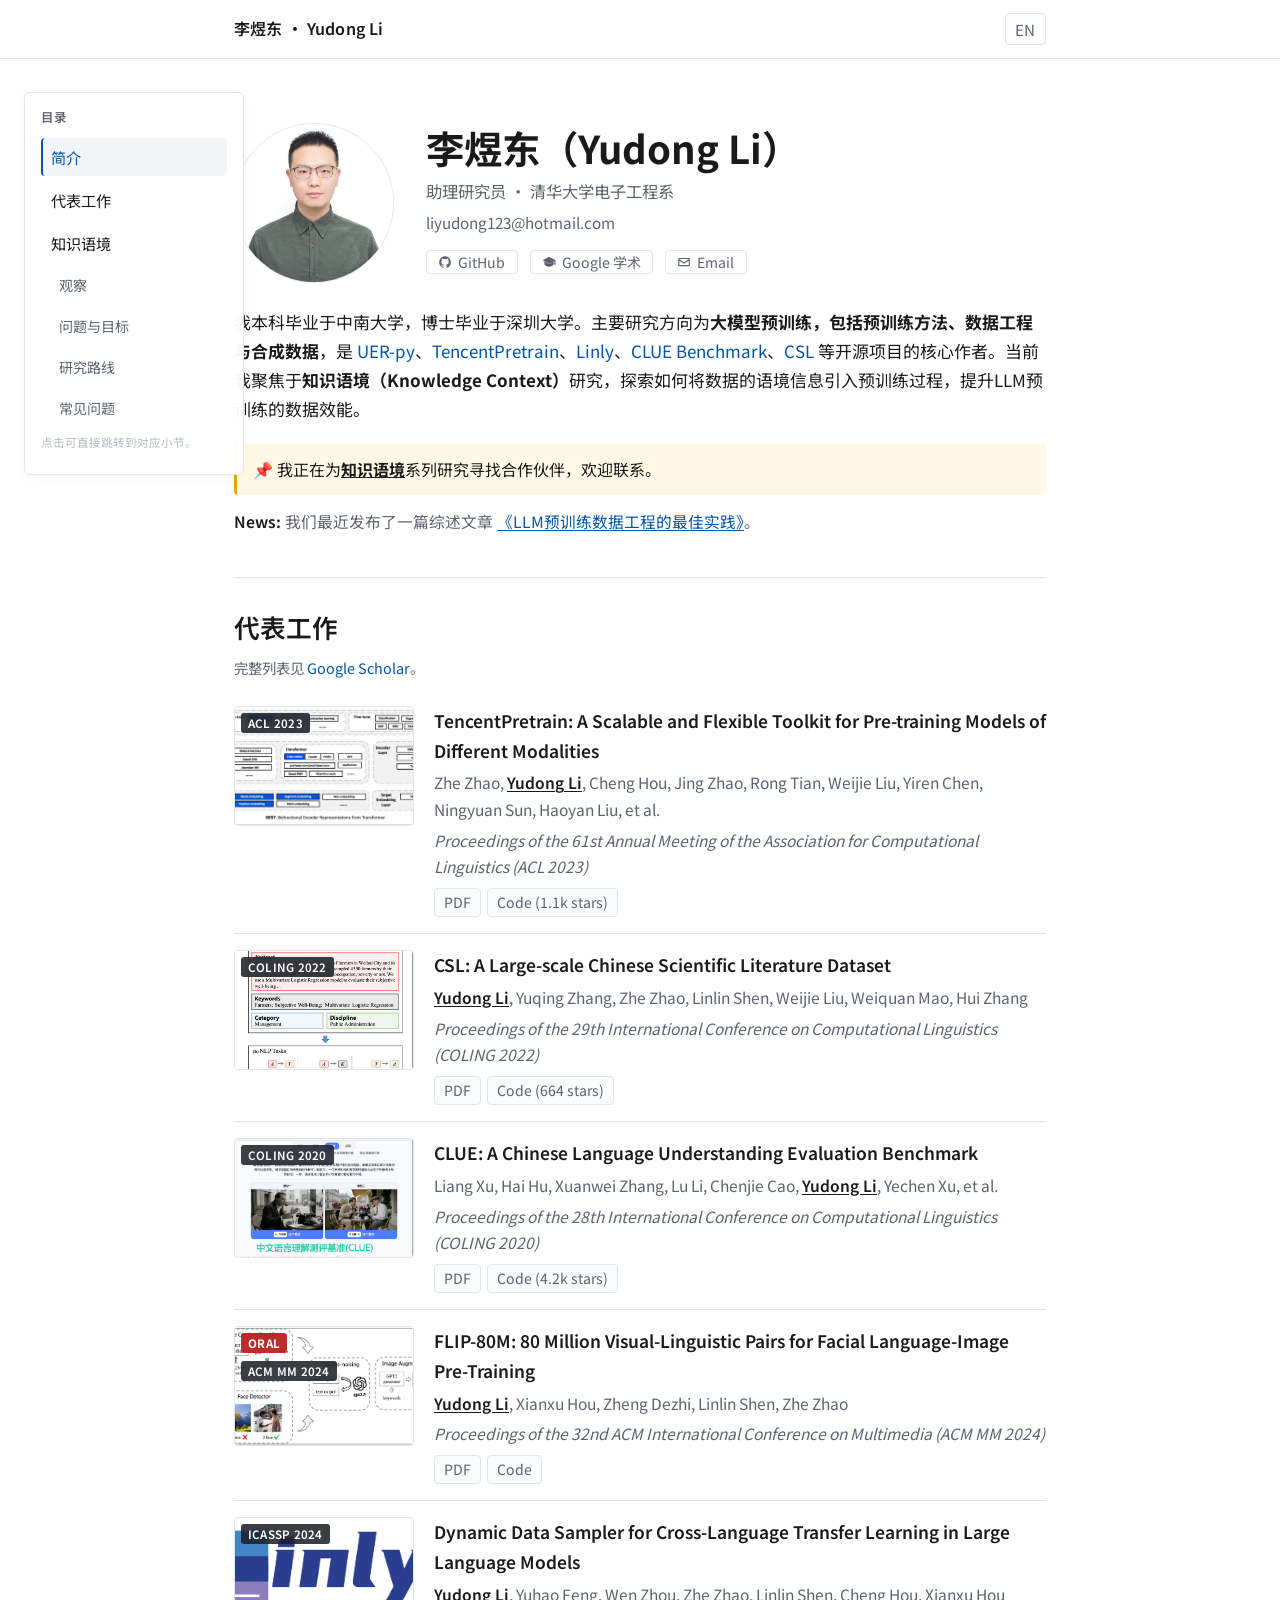
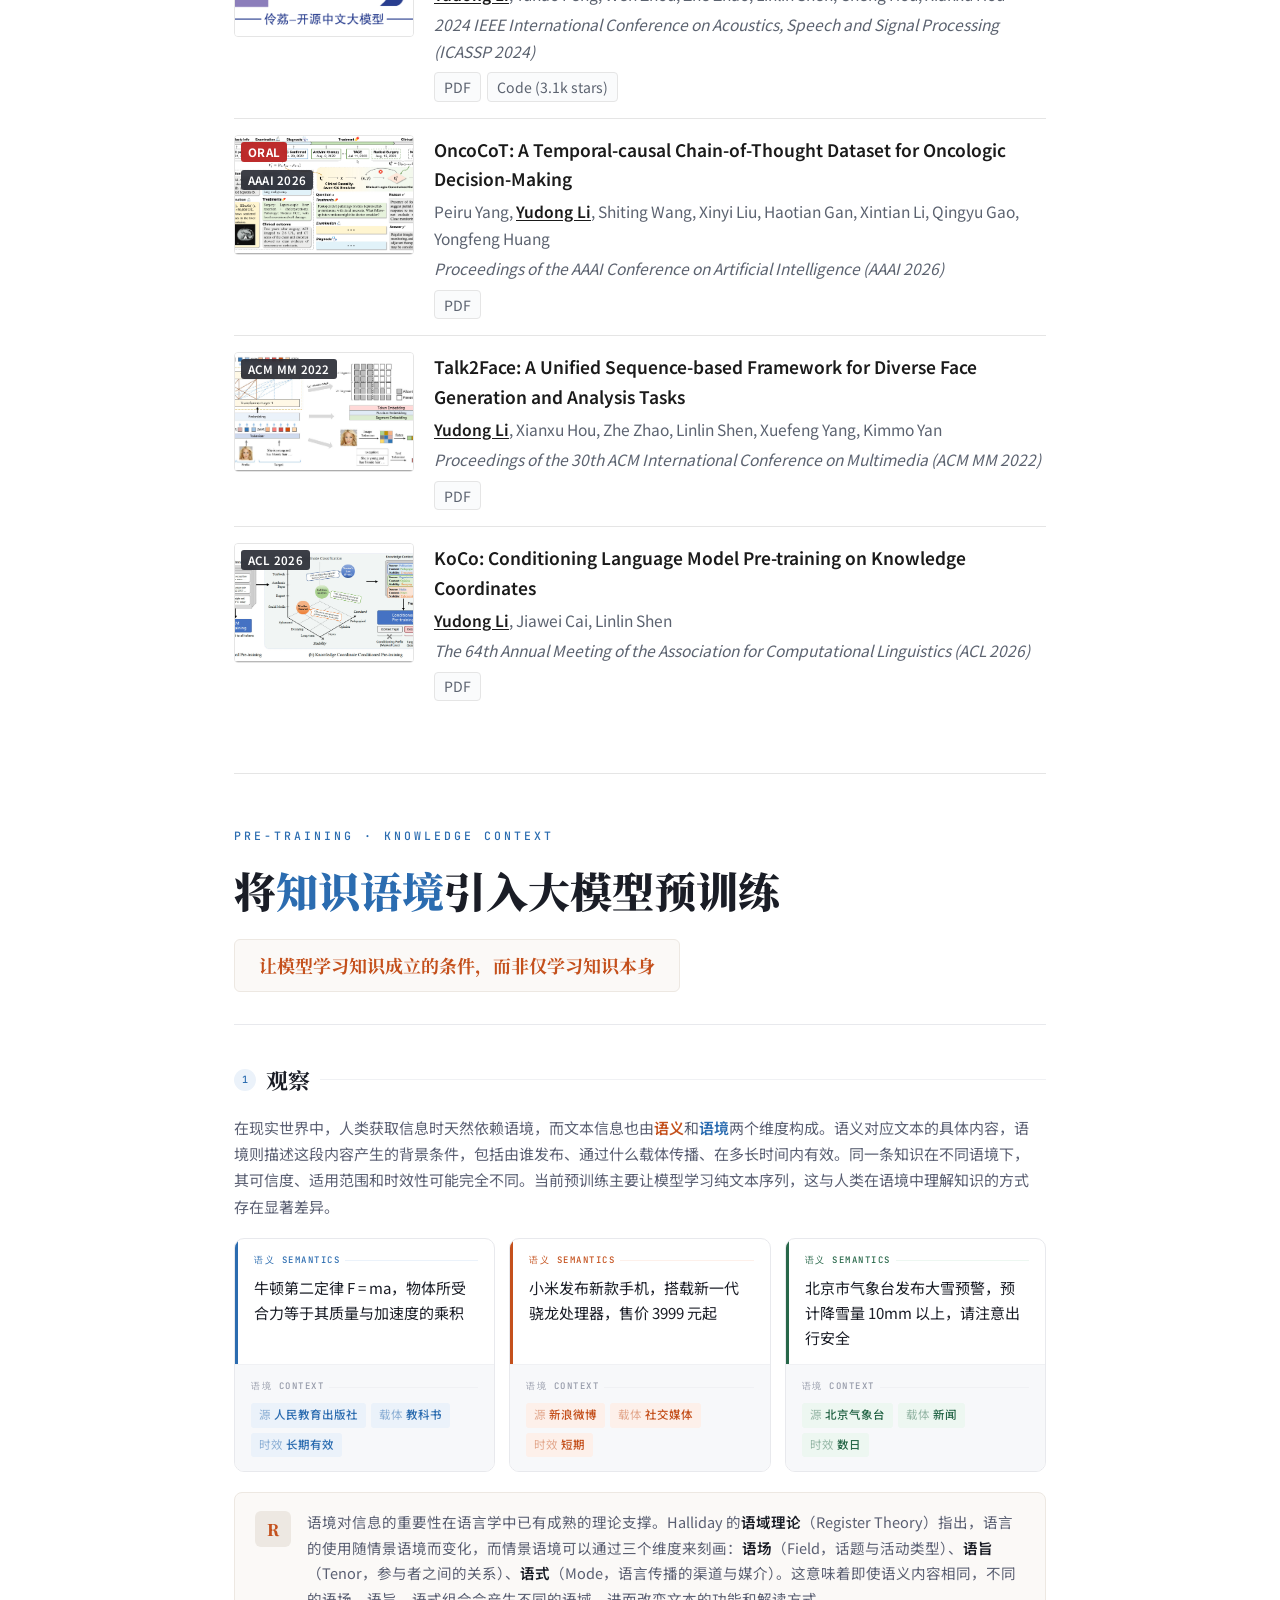
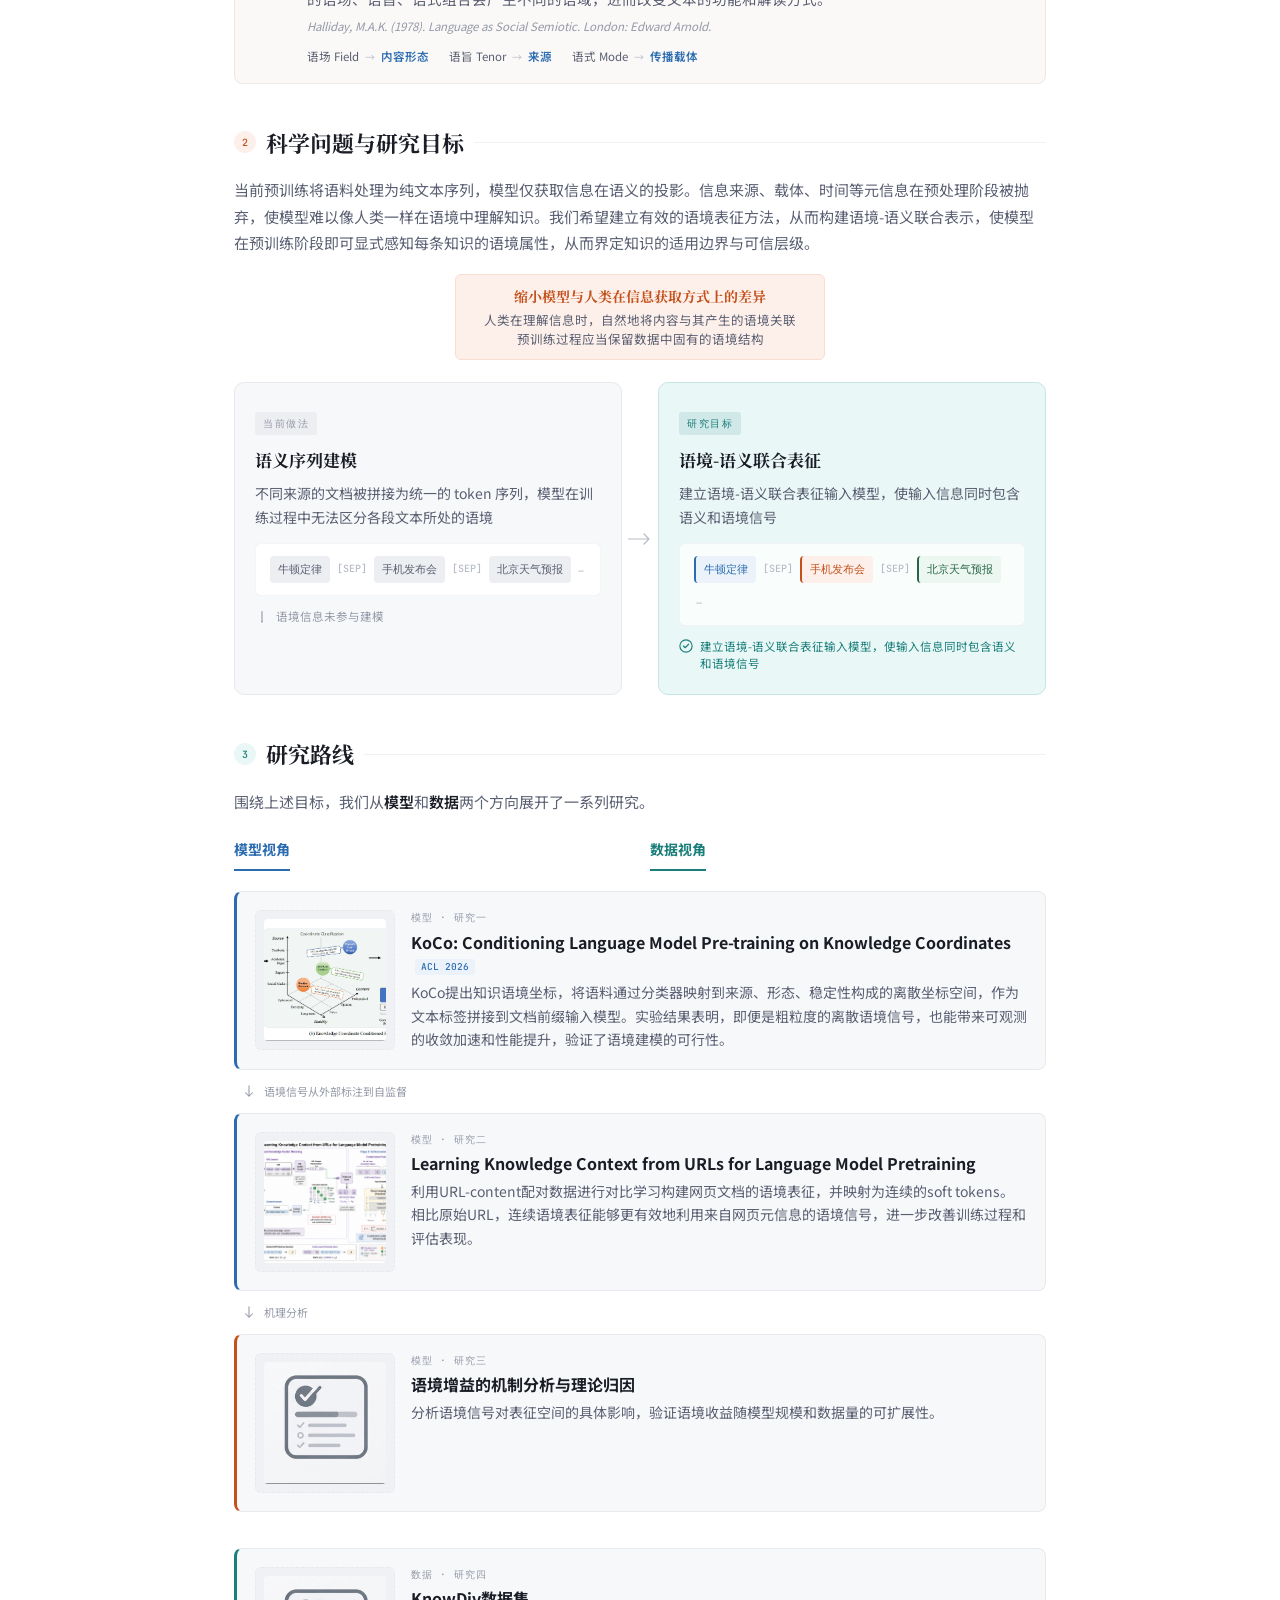
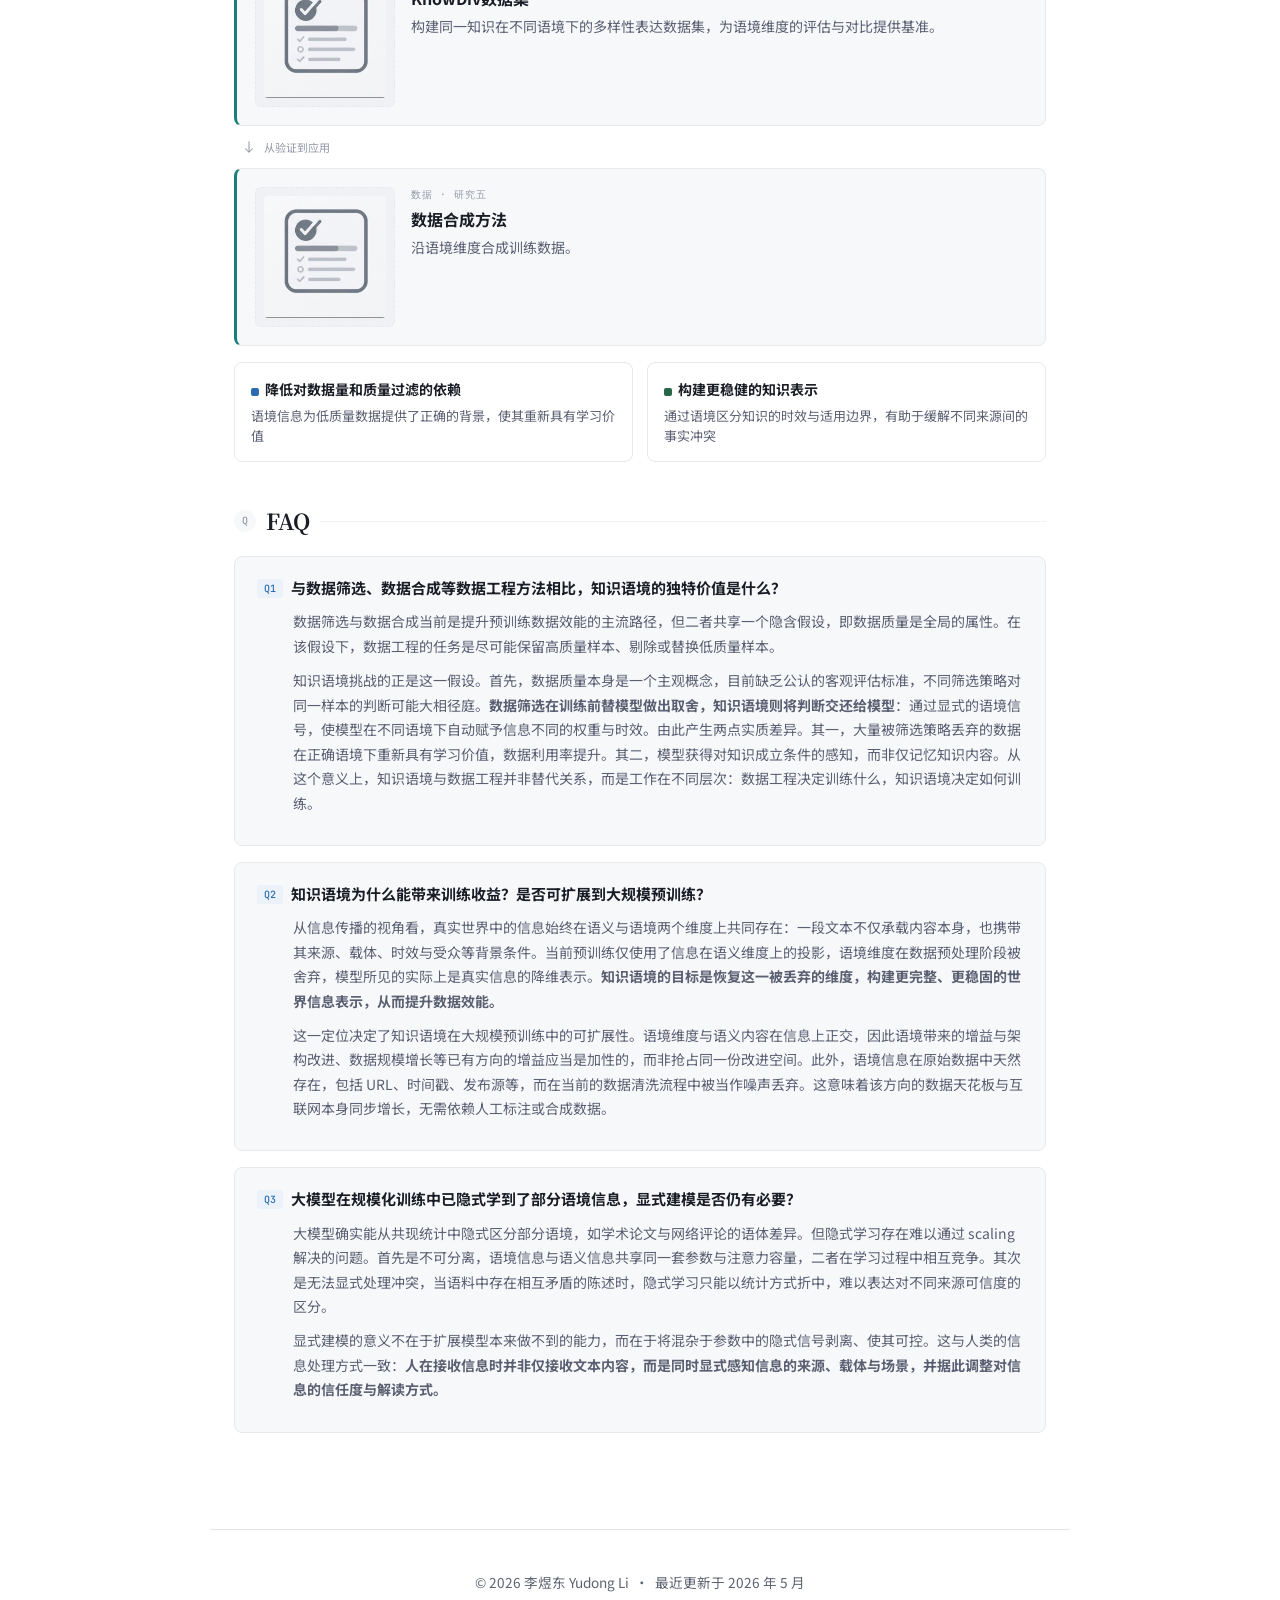
==== commit c265ced7: "update" ====
--- a/index.html
+++ b/index.html
@@ -17,7 +17,7 @@
     />
     <meta property="og:url" content="https://ydli-ai.github.io/" />
     <meta property="og:image" content="assets/images/avatar.jpg" />
-    <link rel="icon" href="assets/images/placeholder.svg" type="image/svg+xml" />
+    <link rel="icon" href="assets/images/favicon.svg" type="image/svg+xml" />
     <link
       href="https://fonts.googleapis.com/css2?family=Noto+Serif+SC:wght@400;600;700;900&family=Noto+Sans+SC:wght@300;400;500;700&family=JetBrains+Mono:wght@400;500&display=swap"
       rel="stylesheet"
@@ -122,11 +122,15 @@
         <p class="about-bio">
           我本科毕业于中南大学，博士毕业于深圳大学。主要研究方向为<strong>大模型预训练，包括预训练方法、数据工程与合成数据</strong>，是
           <a href="https://github.com/dbiir/UER-py" target="_blank" rel="noopener">UER-py</a>、<a href="https://github.com/Tencent/TencentPretrain" target="_blank" rel="noopener">TencentPretrain</a>、<a href="https://github.com/CVI-SZU/Linly" target="_blank" rel="noopener">Linly</a>、<a href="https://github.com/CLUEbenchmark/CLUE" target="_blank" rel="noopener">CLUE Benchmark</a>、<a href="https://github.com/ydli-ai/CSL" target="_blank" rel="noopener">CSL</a>
-          等开源项目的核心作者。当前，我聚焦于<strong>知识语境（Knowledge Context）</strong>研究，探索如何将语境信息引入预训练过程，使模型在学习知识内容的同时感知知识成立的条件。
+          等开源项目的核心作者。当前我聚焦于<strong>知识语境（Knowledge Context）</strong>研究，探索如何将数据的语境信息引入预训练过程，提升LLM预训练的数据效能。
         </p>
 
         <p class="hero-notice">
-          我正在为<strong>知识语境</strong>系列研究寻找学术界和工业界的合作伙伴，欢迎联系。
+          我正在为<strong><a href="#knowledge-context" style="text-decoration: underline; color: inherit;">知识语境</a></strong>系列研究寻找合作伙伴，欢迎联系。
+        </p>
+
+        <p class="hero-news">
+          <span>News:</span> 我们最近发布了一篇综述文章 <a href="https://zhuanlan.zhihu.com/p/2032080549381190858" target="_blank" rel="noopener">《LLM预训练数据工程的最佳实践》</a>。
         </p>
       </section>
 
@@ -353,7 +357,6 @@
               <h1>将<span class="hl">知识语境</span>引入大模型预训练</h1>
               <div class="core-thesis">
                 <div class="ct-text">让模型学习知识成立的条件，而非仅学习知识本身</div>
-                <div class="ct-sub">不仅建模"说了什么"，还建模"谁说的、何时说的、通过什么渠道说的"</div>
               </div>
             </div>
 
@@ -363,7 +366,7 @@
                 <span class="section-title">观察</span>
                 <span class="section-line"></span>
               </div>
-              <p class="section-desc">在现实世界中，文本信息由<strong style="color:var(--accent-orange)">语义</strong>和<strong style="color:var(--accent-blue)">语境</strong>两个维度构成。语义对应文本传达的具体内容，语境则描述这段内容产生的背景条件，包括由谁发布、通过什么载体传播、在多长时间内有效。同一条知识在不同语境下，其可信度、适用范围和时效性可能完全不同。</p>
+              <p class="section-desc">在现实世界中，人类获取信息时天然依赖语境，而文本信息也由<strong style="color:var(--accent-orange)">语义</strong>和<strong style="color:var(--accent-blue)">语境</strong>两个维度构成。语义对应文本的具体内容，语境则描述这段内容产生的背景条件，包括由谁发布、通过什么载体传播、在多长时间内有效。同一条知识在不同语境下，其可信度、适用范围和时效性可能完全不同。当前预训练主要让模型学习纯文本序列，这与人类在语境中理解知识的方式存在显著差异。</p>
 
               <div class="obs-cards">
                 <div class="obs-card c1">
@@ -414,12 +417,12 @@
                 <div class="tc-icon">R</div>
                 <div>
                   <div class="tc-text">
-                    语境对信息的重要性在语言学中已有成熟的理论支撑。Halliday 的<strong>语域理论</strong>（Register Theory）指出，语言的使用随情景语境而变化，而情景语境可以通过三个维度来刻画：<strong>语场</strong>（Field，话题与活动类型）、<strong>语旨</strong>（Tenor，参与者之间的关系）、<strong>语式</strong>（Mode，语言传播的渠道与媒介）。这意味着即使语义内容相同，不同的语场、语旨、语式组合会产生不同的语域，进而改变文本的功能和解读方式。知识语境可以看作语域理论在预训练场景中的一种操作化实现，将语境从语言学概念转化为可以被模型编码的结构化信号。
+                    语境对信息的重要性在语言学中已有成熟的理论支撑。Halliday 的<strong>语域理论</strong>（Register Theory）指出，语言的使用随情景语境而变化，而情景语境可以通过三个维度来刻画：<strong>语场</strong>（Field，话题与活动类型）、<strong>语旨</strong>（Tenor，参与者之间的关系）、<strong>语式</strong>（Mode，语言传播的渠道与媒介）。这意味着即使语义内容相同，不同的语场、语旨、语式组合会产生不同的语域，进而改变文本的功能和解读方式。
                   </div>
                   <div class="tc-ref">Halliday, M.A.K. (1978). Language as Social Semiotic. London: Edward Arnold.</div>
                   <div class="register-mapping">
                     <div class="reg-map-item">语场 Field <span class="reg-map-arrow">→</span> <span class="reg-map-hl">内容形态</span></div>
-                    <div class="reg-map-item">语旨 Tenor <span class="reg-map-arrow">→</span> <span class="reg-map-hl">来源权威性</span></div>
+                    <div class="reg-map-item">语旨 Tenor <span class="reg-map-arrow">→</span> <span class="reg-map-hl">来源</span></div>
                     <div class="reg-map-item">语式 Mode <span class="reg-map-arrow">→</span> <span class="reg-map-hl">传播载体</span></div>
                   </div>
                 </div>
@@ -432,12 +435,12 @@
                 <span class="section-title">科学问题与研究目标</span>
                 <span class="section-line"></span>
               </div>
-              <p class="section-desc">当前预训练将语料处理为纯文本序列，模型仅获取信息在语义的投影。信息来源、载体、时效等语境信息在预处理阶段被抛弃。我们希望建立有效的语境表征方法，从而构建语境-语义联合表示，使模型在预训练阶段即可显式感知每条知识的语境属性，从而界定知识的适用边界与可信层级。</p>
+              <p class="section-desc">当前预训练将语料处理为纯文本序列，模型仅获取信息在语义的投影。信息来源、载体、时间等元信息在预处理阶段被抛弃，使模型难以像人类一样在语境中理解知识。我们希望建立有效的语境表征方法，从而构建语境-语义联合表示，使模型在预训练阶段即可显式感知每条知识的语境属性，从而界定知识的适用边界与可信层级。</p>
 
               <div style="text-align:center; margin-bottom:22px;">
                 <div style="display:inline-block; padding:10px 28px; background:var(--accent-orange-light); border:1px solid var(--accent-orange-mid); border-radius:6px;">
                   <div style="font-family:'Noto Serif SC',serif; font-weight:700; font-size:14px; color:var(--accent-orange); line-height:1.6;">缩小模型与人类在信息获取方式上的差异</div>
-                  <div style="font-size:12.5px; color:var(--text-secondary); margin-top:4px; line-height:1.5;">人类在理解信息时，自然地将内容与其产生的语境关联判读<br>预训练过程应当保留数据中固有的语境结构</div>
+                  <div style="font-size:12.5px; color:var(--text-secondary); margin-top:4px; line-height:1.5;">人类在理解信息时，自然地将内容与其产生的语境关联<br>预训练过程应当保留数据中固有的语境结构</div>
                 </div>
               </div>
 
@@ -502,23 +505,23 @@
                 <div class="rm-text">
                   <div class="rm-label">模型 · 研究一</div>
                   <div class="rm-name">KoCo: Conditioning Language Model Pre-training on Knowledge Coordinates <span class="rm-tag acl">ACL 2026</span></div>
-                  <div class="rm-desc">作为初步验证知识语境的可行性，KoCo提出知识语境坐标，将将语料通过三个分类器映射到来源、形态、稳定性构成的离散坐标空间，将坐标编码为文本标签并以前缀形式拼接到文档前输入模型。实验表明，即便是粗粒度的离散语境信号，也能带来可观测的收敛加速和性能提升，初步证实了语境建模的可行性。</div>
+                  <div class="rm-desc">KoCo提出知识语境坐标，将语料通过分类器映射到来源、形态、稳定性构成的离散坐标空间，作为文本标签拼接到文档前缀输入模型。实验结果表明，即便是粗粒度的离散语境信号，也能带来可观测的收敛加速和性能提升，验证了语境建模的可行性。</div>
                 </div>
               </div>
 
               <div class="rm-connector">
                 <svg width="14" height="14" viewBox="0 0 16 16" fill="none"><path d="M8 2v12M4 10l4 4 4-4" stroke="currentColor" stroke-width="1.2" stroke-linecap="round" stroke-linejoin="round"/></svg>
-                从外部标注到自监督
+                语境信号从外部标注到自监督
               </div>
 
               <div class="rm-item blue">
                 <div class="rm-img-placeholder">
-                  <img src="assets/images/research.jpg" alt="CKE 方法示意图" style="width: 100%; height: 100%; object-fit: cover; display: block" />
+                  <img src="assets/images/cke.png" alt="CKE 方法示意图" style="width: 100%; height: 100%; object-fit: cover; display: block" />
                 </div>
                 <div class="rm-text">
                   <div class="rm-label">模型 · 研究二</div>
-                  <div class="rm-name">CKE</div>
-                  <div class="rm-desc">消除Koco对外部分类器的依赖，构建自监督的语境建模方法，从而建立连续的语境表征，与语义表征联合建模，进一步提升下游任务表现。</div>
+                  <div class="rm-name">Learning Knowledge Context from URLs for Language Model Pretraining</div>
+                  <div class="rm-desc">利用URL-content配对数据进行对比学习构建网页文档的语境表征，并映射为连续的soft tokens。相比原始URL，连续语境表征能够更有效地利用来自网页元信息的语境信号，进一步改善训练过程和评估表现。</div>
                 </div>
               </div>
 
@@ -640,7 +643,7 @@
 
     <footer>
       <p>
-        &copy; <span id="year">2026</span> 李煜东 Yudong Li &nbsp;·&nbsp; 最近更新于 2026 年 4 月
+        &copy; <span id="year">2026</span> 李煜东 Yudong Li &nbsp;·&nbsp; 最近更新于 2026 年 5 月
       </p>
     </footer>
 
--- a/assets/css/style.css
+++ b/assets/css/style.css
@@ -277,6 +277,23 @@
 
 .hero-notice::before {
   content: "📌 ";
+}
+
+.hero-news {
+  margin-top: 0.85rem;
+  color: var(--muted);
+  font-size: 0.98rem;
+}
+
+.hero-news span {
+  color: var(--text);
+  font-weight: 600;
+}
+
+.hero-news a {
+  color: var(--accent);
+  text-decoration: underline;
+  text-underline-offset: 2px;
 }
 
 /* ───────── Publications ───────── */
@@ -1043,6 +1060,8 @@
 
 .kc-poster .obs-card {
   position: relative;
+  display: flex;
+  flex-direction: column;
   overflow: hidden;
   border: 1px solid var(--border);
   border-radius: 10px;
@@ -1080,6 +1099,10 @@
 
 .kc-poster .obs-card.c3 .card-zone.sem {
   border-left: 3px solid var(--accent-green);
+}
+
+.kc-poster .obs-card .card-zone.sem {
+  flex: 1;
 }
 
 .kc-poster .obs-card.c1 .card-zone.sem .card-zone-label {
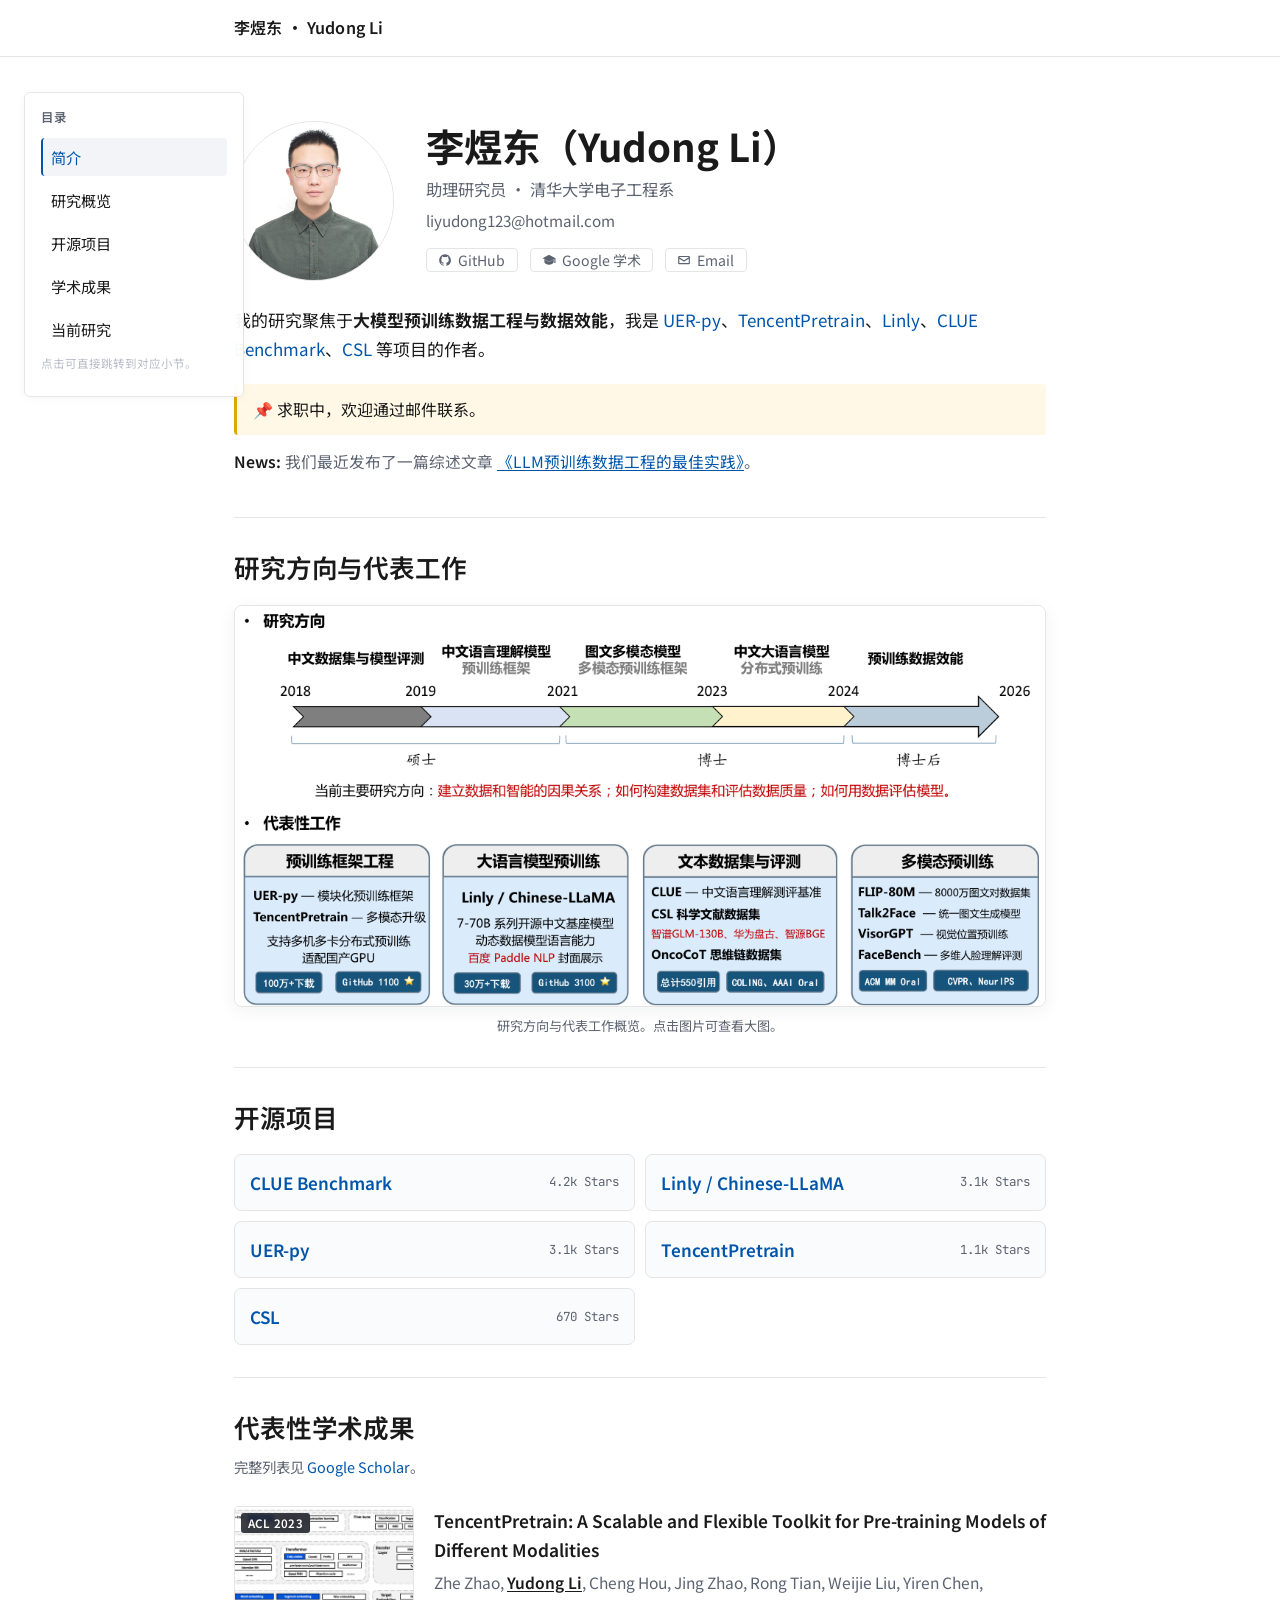
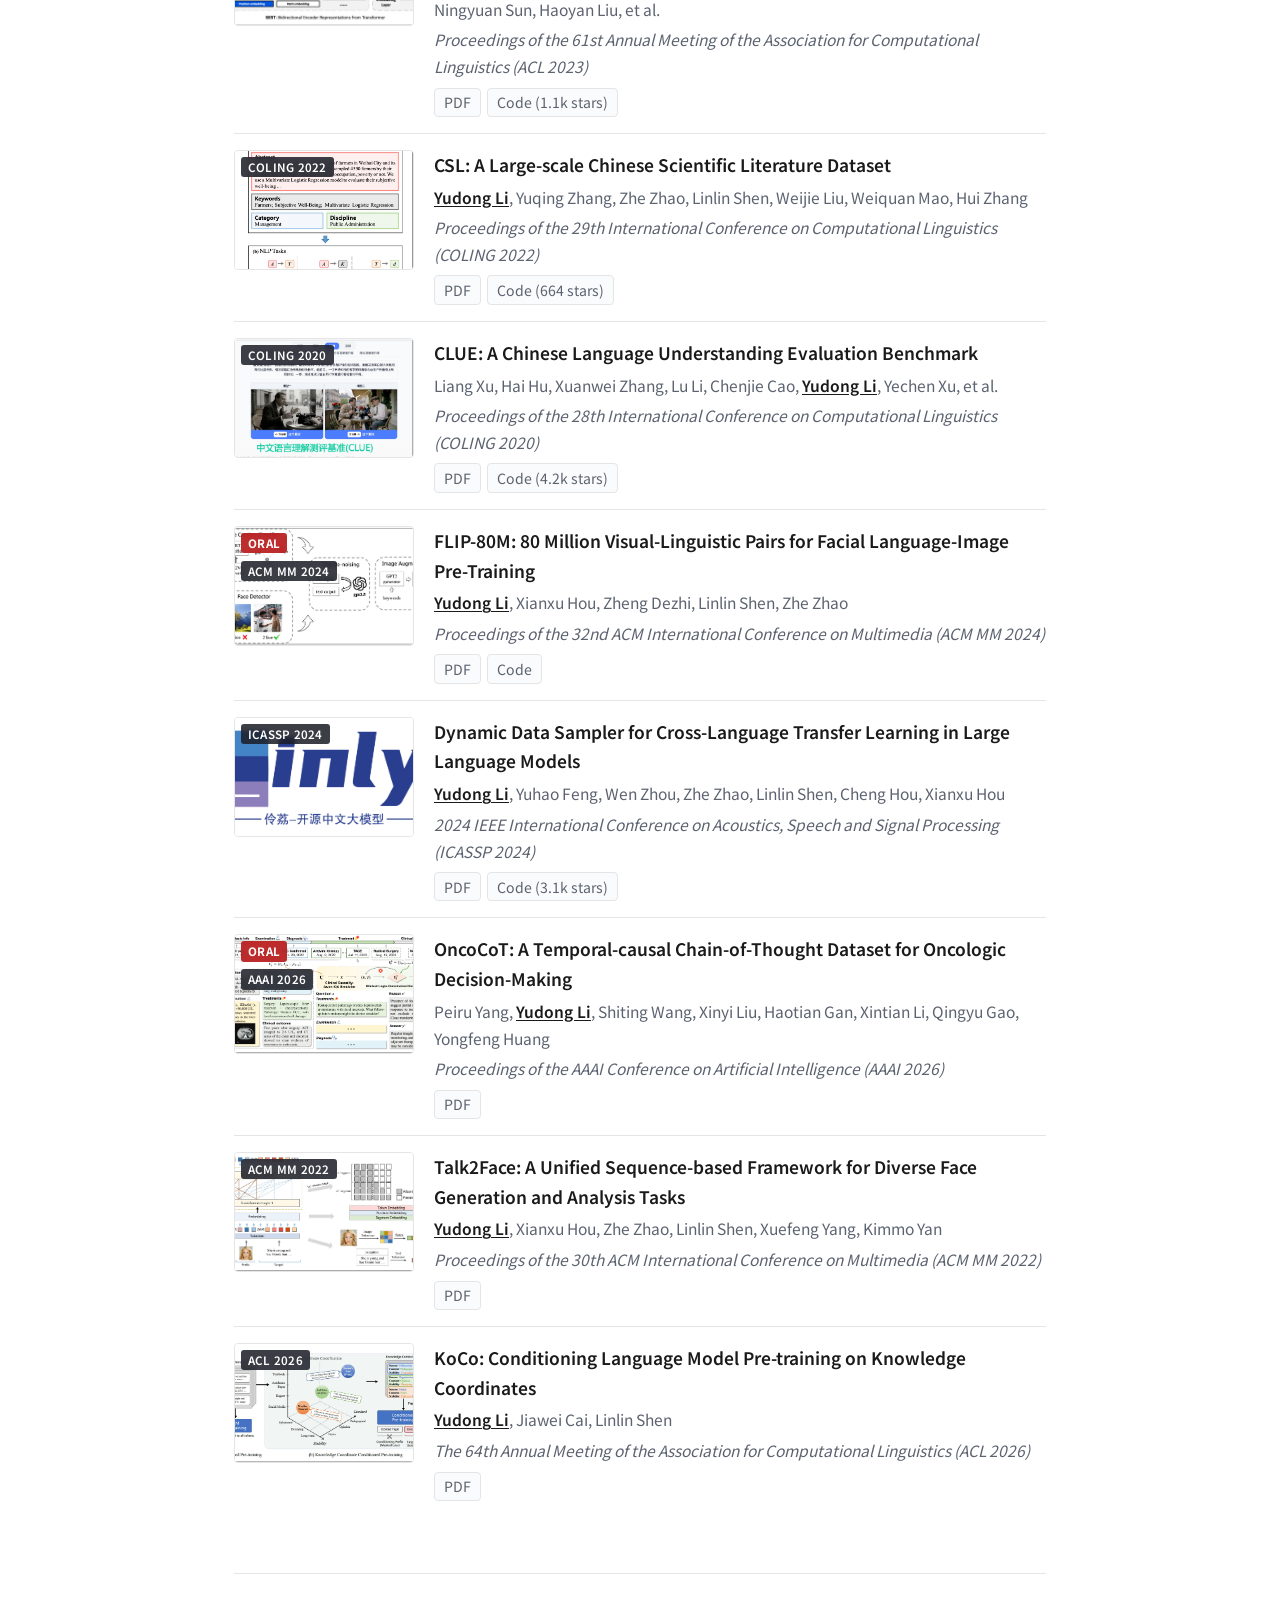
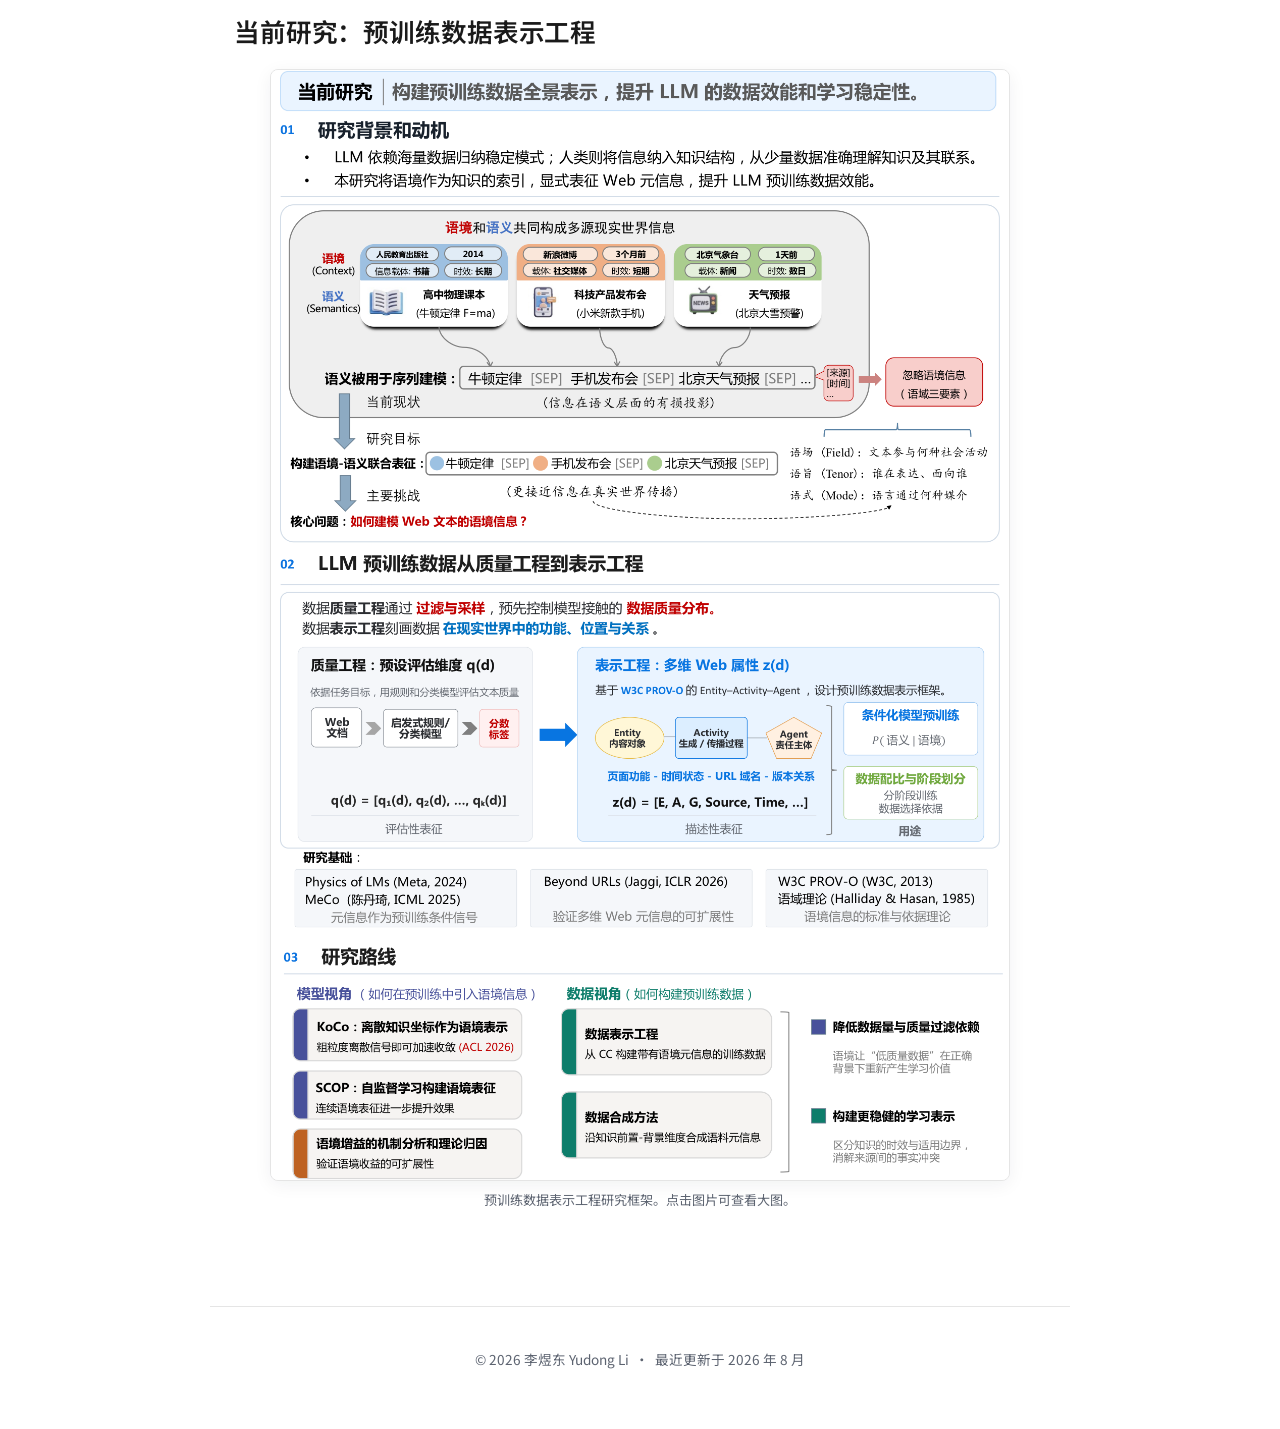
==== commit 6e7d7e7d: "update 0815" ====
--- a/index.html
+++ b/index.html
@@ -6,14 +6,14 @@
     <title>李煜东 Yudong Li</title>
     <meta
       name="description"
-      content="李煜东（Yudong Li）的个人主页。清华大学电子工程系助理研究员，研究方向为大模型预训练与知识语境。"
+      content="李煜东（Yudong Li）的个人主页。清华大学电子工程系助理研究员，研究方向为大模型预训练、数据表示工程与预训练数据效能。"
     />
     <link rel="canonical" href="https://ydli-ai.github.io/" />
     <meta property="og:type" content="website" />
     <meta property="og:title" content="李煜东 Yudong Li" />
     <meta
       property="og:description"
-      content="清华大学电子工程系助理研究员，研究方向为大模型预训练与知识语境。"
+      content="清华大学电子工程系助理研究员，研究方向为大模型预训练、数据表示工程与预训练数据效能。"
     />
     <meta property="og:url" content="https://ydli-ai.github.io/" />
     <meta property="og:image" content="assets/images/avatar.jpg" />
@@ -28,9 +28,6 @@
     <header class="nav" aria-label="主导航">
       <div class="nav-inner">
         <a href="#about" class="nav-brand">李煜东 · Yudong Li</a>
-        <ul class="nav-links">
-          <li><a href="index_en.html" class="lang-toggle" hreflang="en">EN</a></li>
-        </ul>
       </div>
     </header>
 
@@ -38,12 +35,10 @@
       <h4>目录</h4>
       <ul>
         <li><a href="#about">简介</a></li>
-        <li><a href="#publications">代表工作</a></li>
-        <li><a href="#knowledge-context">知识语境</a></li>
-        <li class="sidebar-subitem"><a href="#kc-observation">观察</a></li>
-        <li class="sidebar-subitem"><a href="#kc-problem">问题与目标</a></li>
-        <li class="sidebar-subitem"><a href="#kc-roadmap">研究路线</a></li>
-        <li class="sidebar-subitem"><a href="#kc-faq">常见问题</a></li>
+        <li><a href="#research-overview">研究概览</a></li>
+        <li><a href="#open-source">开源项目</a></li>
+        <li><a href="#publications">学术成果</a></li>
+        <li><a href="#knowledge-context">当前研究</a></li>
       </ul>
       <p class="sidebar-hint">点击可直接跳转到对应小节。</p>
     </aside>
@@ -120,13 +115,13 @@
         </div>
 
         <p class="about-bio">
-          我本科毕业于中南大学，博士毕业于深圳大学。主要研究方向为<strong>大模型预训练，包括预训练方法、数据工程与合成数据</strong>，是
+          我的研究聚焦于<strong>大模型预训练数据工程与数据效能</strong>，我是
           <a href="https://github.com/dbiir/UER-py" target="_blank" rel="noopener">UER-py</a>、<a href="https://github.com/Tencent/TencentPretrain" target="_blank" rel="noopener">TencentPretrain</a>、<a href="https://github.com/CVI-SZU/Linly" target="_blank" rel="noopener">Linly</a>、<a href="https://github.com/CLUEbenchmark/CLUE" target="_blank" rel="noopener">CLUE Benchmark</a>、<a href="https://github.com/ydli-ai/CSL" target="_blank" rel="noopener">CSL</a>
-          等开源项目的核心作者。当前我聚焦于<strong>知识语境（Knowledge Context）</strong>研究，探索如何将数据的语境信息引入预训练过程，提升LLM预训练的数据效能。
+          等项目的作者。
         </p>
 
         <p class="hero-notice">
-          我正在为<strong><a href="#knowledge-context" style="text-decoration: underline; color: inherit;">知识语境</a></strong>系列研究寻找合作伙伴，欢迎联系。
+          求职中，欢迎通过邮件联系。
         </p>
 
         <p class="hero-news">
@@ -134,9 +129,56 @@
         </p>
       </section>
 
+      <!-- ============ 研究概览 ============ -->
+      <section id="research-overview">
+        <h2>研究方向与代表工作</h2>
+        <p class="section-lead">
+        </p>
+        <figure class="research-visual research-visual--timeline">
+          <div class="research-visual-frame">
+            <a href="assets/images/research-timeline.png" target="_blank" rel="noopener" aria-label="查看研究方向与代表工作大图">
+              <img
+                src="assets/images/research-timeline.png"
+                alt=""
+                width="2200"
+                height="1086"
+              />
+            </a>
+          </div>
+          <figcaption>研究方向与代表工作概览。点击图片可查看大图。</figcaption>
+        </figure>
+      </section>
+
+      <!-- ============ 开源项目 ============ -->
+      <section id="open-source">
+        <h2>开源项目</h2>
+        <ul class="open-source-list">
+          <li>
+            <a href="https://github.com/CLUEbenchmark/CLUE" target="_blank" rel="noopener">CLUE Benchmark</a>
+            <span>4.2k Stars</span>
+          </li>
+          <li>
+            <a href="https://github.com/CVI-SZU/Linly" target="_blank" rel="noopener">Linly / Chinese-LLaMA</a>
+            <span>3.1k Stars</span>
+          </li>
+          <li>
+            <a href="https://github.com/dbiir/UER-py" target="_blank" rel="noopener">UER-py</a>
+            <span>3.1k Stars</span>
+          </li>
+          <li>
+            <a href="https://github.com/Tencent/TencentPretrain" target="_blank" rel="noopener">TencentPretrain</a>
+            <span>1.1k Stars</span>
+          </li>
+          <li>
+            <a href="https://github.com/ydli-ai/CSL" target="_blank" rel="noopener">CSL</a>
+            <span>670 Stars</span>
+          </li>
+        </ul>
+      </section>
+
       <!-- ============ 代表工作 ============ -->
       <section id="publications">
-        <h2>代表工作</h2>
+        <h2>代表性学术成果</h2>
         <p style="color: var(--muted); font-size: 0.9rem; margin-top: -0.5rem">
           完整列表见
           <a
@@ -350,300 +392,29 @@
       </section>
 
       <section id="knowledge-context">
-        <div class="kc-poster-shell">
-          <div class="kc-poster">
-            <div class="header">
-              <div class="eyebrow">Pre-training · Knowledge Context</div>
-              <h1>将<span class="hl">知识语境</span>引入大模型预训练</h1>
-              <div class="core-thesis">
-                <div class="ct-text">让模型学习知识成立的条件，而非仅学习知识本身</div>
-              </div>
-            </div>
-
-            <div class="section" id="kc-observation">
-              <div class="section-head">
-                <span class="section-num blue">1</span>
-                <span class="section-title">观察</span>
-                <span class="section-line"></span>
-              </div>
-              <p class="section-desc">在现实世界中，人类获取信息时天然依赖语境，而文本信息也由<strong style="color:var(--accent-orange)">语义</strong>和<strong style="color:var(--accent-blue)">语境</strong>两个维度构成。语义对应文本的具体内容，语境则描述这段内容产生的背景条件，包括由谁发布、通过什么载体传播、在多长时间内有效。同一条知识在不同语境下，其可信度、适用范围和时效性可能完全不同。当前预训练主要让模型学习纯文本序列，这与人类在语境中理解知识的方式存在显著差异。</p>
-
-              <div class="obs-cards">
-                <div class="obs-card c1">
-                  <div class="card-zone sem">
-                    <div class="card-zone-label">语义 Semantics</div>
-                    <div class="card-content">牛顿第二定律 F = ma，物体所受合力等于其质量与加速度的乘积</div>
-                  </div>
-                  <div class="card-zone ctx">
-                    <div class="card-zone-label">语境 Context</div>
-                    <div class="ctx-tags">
-                      <span class="ctx-tag"><span class="tl">源</span>人民教育出版社</span>
-                      <span class="ctx-tag"><span class="tl">载体</span>教科书</span>
-                      <span class="ctx-tag"><span class="tl">时效</span>长期有效</span>
-                    </div>
-                  </div>
-                </div>
-                <div class="obs-card c2">
-                  <div class="card-zone sem">
-                    <div class="card-zone-label">语义 Semantics</div>
-                    <div class="card-content">小米发布新款手机，搭载新一代骁龙处理器，售价 3999 元起</div>
-                  </div>
-                  <div class="card-zone ctx">
-                    <div class="card-zone-label">语境 Context</div>
-                    <div class="ctx-tags">
-                      <span class="ctx-tag"><span class="tl">源</span>新浪微博</span>
-                      <span class="ctx-tag"><span class="tl">载体</span>社交媒体</span>
-                      <span class="ctx-tag"><span class="tl">时效</span>短期</span>
-                    </div>
-                  </div>
-                </div>
-                <div class="obs-card c3">
-                  <div class="card-zone sem">
-                    <div class="card-zone-label">语义 Semantics</div>
-                    <div class="card-content">北京市气象台发布大雪预警，预计降雪量 10mm 以上，请注意出行安全</div>
-                  </div>
-                  <div class="card-zone ctx">
-                    <div class="card-zone-label">语境 Context</div>
-                    <div class="ctx-tags">
-                      <span class="ctx-tag"><span class="tl">源</span>北京气象台</span>
-                      <span class="ctx-tag"><span class="tl">载体</span>新闻</span>
-                      <span class="ctx-tag"><span class="tl">时效</span>数日</span>
-                    </div>
-                  </div>
-                </div>
-              </div>
-
-              <div class="theory-callout">
-                <div class="tc-icon">R</div>
-                <div>
-                  <div class="tc-text">
-                    语境对信息的重要性在语言学中已有成熟的理论支撑。Halliday 的<strong>语域理论</strong>（Register Theory）指出，语言的使用随情景语境而变化，而情景语境可以通过三个维度来刻画：<strong>语场</strong>（Field，话题与活动类型）、<strong>语旨</strong>（Tenor，参与者之间的关系）、<strong>语式</strong>（Mode，语言传播的渠道与媒介）。这意味着即使语义内容相同，不同的语场、语旨、语式组合会产生不同的语域，进而改变文本的功能和解读方式。
-                  </div>
-                  <div class="tc-ref">Halliday, M.A.K. (1978). Language as Social Semiotic. London: Edward Arnold.</div>
-                  <div class="register-mapping">
-                    <div class="reg-map-item">语场 Field <span class="reg-map-arrow">→</span> <span class="reg-map-hl">内容形态</span></div>
-                    <div class="reg-map-item">语旨 Tenor <span class="reg-map-arrow">→</span> <span class="reg-map-hl">来源</span></div>
-                    <div class="reg-map-item">语式 Mode <span class="reg-map-arrow">→</span> <span class="reg-map-hl">传播载体</span></div>
-                  </div>
-                </div>
-              </div>
-            </div>
-
-            <div class="section" id="kc-problem">
-              <div class="section-head">
-                <span class="section-num orange">2</span>
-                <span class="section-title">科学问题与研究目标</span>
-                <span class="section-line"></span>
-              </div>
-              <p class="section-desc">当前预训练将语料处理为纯文本序列，模型仅获取信息在语义的投影。信息来源、载体、时间等元信息在预处理阶段被抛弃，使模型难以像人类一样在语境中理解知识。我们希望建立有效的语境表征方法，从而构建语境-语义联合表示，使模型在预训练阶段即可显式感知每条知识的语境属性，从而界定知识的适用边界与可信层级。</p>
-
-              <div style="text-align:center; margin-bottom:22px;">
-                <div style="display:inline-block; padding:10px 28px; background:var(--accent-orange-light); border:1px solid var(--accent-orange-mid); border-radius:6px;">
-                  <div style="font-family:'Noto Serif SC',serif; font-weight:700; font-size:14px; color:var(--accent-orange); line-height:1.6;">缩小模型与人类在信息获取方式上的差异</div>
-                  <div style="font-size:12.5px; color:var(--text-secondary); margin-top:4px; line-height:1.5;">人类在理解信息时，自然地将内容与其产生的语境关联<br>预训练过程应当保留数据中固有的语境结构</div>
-                </div>
-              </div>
-
-              <div class="comparison">
-                <div class="comp-panel baseline">
-                  <div class="comp-badge">当前做法</div>
-                  <div class="comp-title">语义序列建模</div>
-                  <div class="comp-desc">不同来源的文档被拼接为统一的 token 序列，模型在训练过程中无法区分各段文本所处的语境</div>
-                  <div class="token-seq">
-                    <span class="tk plain">牛顿定律</span>
-                    <span class="tk sep">[SEP]</span>
-                    <span class="tk plain">手机发布会</span>
-                    <span class="tk sep">[SEP]</span>
-                    <span class="tk plain">北京天气预报</span>
-                    <span class="tk sep">…</span>
-                  </div>
-                  <div class="comp-note">
-                    <svg width="14" height="14" viewBox="0 0 16 16" fill="none"><path d="M8 3v10" stroke="currentColor" stroke-width="1.3" stroke-linecap="round"/><circle cx="8" cy="14.5" r="1" fill="currentColor"/></svg>
-                    语境信息未参与建模
-                  </div>
-                </div>
-                <div class="comp-arrow">
-                  <svg width="24" height="16" viewBox="0 0 24 16" fill="none"><path d="M0 8h20M16 3l5 5-5 5" stroke="currentColor" stroke-width="1.2" stroke-linecap="round" stroke-linejoin="round"/></svg>
-                </div>
-                <div class="comp-panel target">
-                  <div class="comp-badge">研究目标</div>
-                  <div class="comp-title">语境-语义联合表征</div>
-                  <div class="comp-desc">建立语境-语义联合表征输入模型，使输入信息同时包含语义和语境信号</div>
-                  <div class="token-seq">
-                    <span class="tk cb">牛顿定律</span>
-                    <span class="tk sep">[SEP]</span>
-                    <span class="tk co">手机发布会</span>
-                    <span class="tk sep">[SEP]</span>
-                    <span class="tk cg">北京天气预报</span>
-                    <span class="tk sep">…</span>
-                  </div>
-                  <div class="comp-note">
-                    <svg width="14" height="14" viewBox="0 0 16 16" fill="none"><circle cx="8" cy="8" r="7" stroke="currentColor" stroke-width="1.3"/><path d="M5 8l2 2 4-4" stroke="currentColor" stroke-width="1.3" stroke-linecap="round" stroke-linejoin="round"/></svg>
-                    建立语境-语义联合表征输入模型，使输入信息同时包含语义和语境信号
-                  </div>
-                </div>
-              </div>
-            </div>
-
-            <div class="section" id="kc-roadmap">
-              <div class="section-head">
-                <span class="section-num teal">3</span>
-                <span class="section-title">研究路线</span>
-                <span class="section-line"></span>
-              </div>
-              <p class="section-desc">围绕上述目标，我们从<strong>模型</strong>和<strong>数据</strong>两个方向展开了一系列研究。</p>
-
-              <div class="rm-columns">
-                <div><div class="rm-col-head model">模型视角</div></div>
-                <div><div class="rm-col-head data">数据视角</div></div>
-              </div>
-
-              <div class="rm-item blue">
-                <div class="rm-img-placeholder">
-                  <img src="assets/images/koco.jpg" alt="KoCo 方法示意图" style="width: 100%; height: 100%; object-fit: cover; display: block" />
-                </div>
-                <div class="rm-text">
-                  <div class="rm-label">模型 · 研究一</div>
-                  <div class="rm-name">KoCo: Conditioning Language Model Pre-training on Knowledge Coordinates <span class="rm-tag acl">ACL 2026</span></div>
-                  <div class="rm-desc">KoCo提出知识语境坐标，将语料通过分类器映射到来源、形态、稳定性构成的离散坐标空间，作为文本标签拼接到文档前缀输入模型。实验结果表明，即便是粗粒度的离散语境信号，也能带来可观测的收敛加速和性能提升，验证了语境建模的可行性。</div>
-                </div>
-              </div>
-
-              <div class="rm-connector">
-                <svg width="14" height="14" viewBox="0 0 16 16" fill="none"><path d="M8 2v12M4 10l4 4 4-4" stroke="currentColor" stroke-width="1.2" stroke-linecap="round" stroke-linejoin="round"/></svg>
-                语境信号从外部标注到自监督
-              </div>
-
-              <div class="rm-item blue">
-                <div class="rm-img-placeholder">
-                  <img src="assets/images/cke.png" alt="CKE 方法示意图" style="width: 100%; height: 100%; object-fit: cover; display: block" />
-                </div>
-                <div class="rm-text">
-                  <div class="rm-label">模型 · 研究二</div>
-                  <div class="rm-name">Learning Knowledge Context from URLs for Language Model Pretraining</div>
-                  <div class="rm-desc">利用URL-content配对数据进行对比学习构建网页文档的语境表征，并映射为连续的soft tokens。相比原始URL，连续语境表征能够更有效地利用来自网页元信息的语境信号，进一步改善训练过程和评估表现。</div>
-                </div>
-              </div>
-
-              <div class="rm-connector">
-                <svg width="14" height="14" viewBox="0 0 16 16" fill="none"><path d="M8 2v12M4 10l4 4 4-4" stroke="currentColor" stroke-width="1.2" stroke-linecap="round" stroke-linejoin="round"/></svg>
-                机理分析
-              </div>
-
-              <div class="rm-item orange">
-                <div class="rm-img-placeholder">
-                  <img src="assets/images/research.jpg" alt="分析结果图" style="width: 100%; height: 100%; object-fit: cover; display: block" />
-                </div>
-                <div class="rm-text">
-                  <div class="rm-label">模型 · 研究三</div>
-                  <div class="rm-name">语境增益的机制分析与理论归因</div>
-                  <div class="rm-desc">分析语境信号对表征空间的具体影响，验证语境收益随模型规模和数据量的可扩展性。</div>
-                </div>
-              </div>
-
-              <div style="height:24px;"></div>
-
-              <div class="rm-item teal">
-                <div class="rm-img-placeholder">
-                  <img src="assets/images/research.jpg" alt="KnowDiv 数据集示意图" style="width: 100%; height: 100%; object-fit: cover; display: block" />
-                </div>
-                <div class="rm-text">
-                  <div class="rm-label">数据 · 研究四</div>
-                  <div class="rm-name">KnowDiv数据集</div>
-                  <div class="rm-desc">构建同一知识在不同语境下的多样性表达数据集，为语境维度的评估与对比提供基准。</div>
-                </div>
-              </div>
-
-              <div class="rm-connector">
-                <svg width="14" height="14" viewBox="0 0 16 16" fill="none"><path d="M8 2v12M4 10l4 4 4-4" stroke="currentColor" stroke-width="1.2" stroke-linecap="round" stroke-linejoin="round"/></svg>
-                从验证到应用
-              </div>
-
-              <div class="rm-item teal">
-                <div class="rm-img-placeholder">
-                  <img src="assets/images/research.jpg" alt="数据合成流程图" style="width: 100%; height: 100%; object-fit: cover; display: block" />
-                </div>
-                <div class="rm-text">
-                  <div class="rm-label">数据 · 研究五</div>
-                  <div class="rm-name">数据合成方法</div>
-                  <div class="rm-desc">沿语境维度合成训练数据。</div>
-                </div>
-              </div>
-
-              <div class="benefits">
-                <div class="bf-card">
-                  <div class="bf-title"><span class="bf-dot bl"></span>降低对数据量和质量过滤的依赖</div>
-                  <div class="bf-desc">语境信息为低质量数据提供了正确的背景，使其重新具有学习价值</div>
-                </div>
-                <div class="bf-card">
-                  <div class="bf-title"><span class="bf-dot gr"></span>构建更稳健的知识表示</div>
-                  <div class="bf-desc">通过语境区分知识的时效与适用边界，有助于缓解不同来源间的事实冲突</div>
-                </div>
-              </div>
-            </div>
-
-            <div class="section" id="kc-faq" style="margin-bottom:0;">
-              <div class="section-head">
-                <span class="section-num gray">Q</span>
-                <span class="section-title">FAQ</span>
-                <span class="section-line"></span>
-              </div>
-
-              <div class="faq-list">
-                <div class="faq-item">
-                  <div class="faq-q">
-                    <span class="faq-q-tag">Q1</span>
-                    <span>与数据筛选、数据合成等数据工程方法相比，知识语境的独特价值是什么？</span>
-                  </div>
-                  <div class="faq-a">
-                    <p>
-                      数据筛选与数据合成当前是提升预训练数据效能的主流路径，但二者共享一个隐含假设，即数据质量是全局的属性。在该假设下，数据工程的任务是尽可能保留高质量样本、剔除或替换低质量样本。
-                    </p>
-                    <p>
-                      知识语境挑战的正是这一假设。首先，数据质量本身是一个主观概念，目前缺乏公认的客观评估标准，不同筛选策略对同一样本的判断可能大相径庭。<strong>数据筛选在训练前替模型做出取舍，知识语境则将判断交还给模型</strong>：通过显式的语境信号，使模型在不同语境下自动赋予信息不同的权重与时效。由此产生两点实质差异。其一，大量被筛选策略丢弃的数据在正确语境下重新具有学习价值，数据利用率提升。其二，模型获得对知识成立条件的感知，而非仅记忆知识内容。从这个意义上，知识语境与数据工程并非替代关系，而是工作在不同层次：数据工程决定训练什么，知识语境决定如何训练。
-                    </p>
-                  </div>
-                </div>
-
-                <div class="faq-item">
-                  <div class="faq-q">
-                    <span class="faq-q-tag">Q2</span>
-                    <span>知识语境为什么能带来训练收益？是否可扩展到大规模预训练？</span>
-                  </div>
-                  <div class="faq-a">
-                    <p>
-                      从信息传播的视角看，真实世界中的信息始终在语义与语境两个维度上共同存在：一段文本不仅承载内容本身，也携带其来源、载体、时效与受众等背景条件。当前预训练仅使用了信息在语义维度上的投影，语境维度在数据预处理阶段被舍弃，模型所见的实际上是真实信息的降维表示。<strong>知识语境的目标是恢复这一被丢弃的维度，构建更完整、更稳固的世界信息表示，从而提升数据效能。</strong>
-                    </p>
-                    <p>
-                      这一定位决定了知识语境在大规模预训练中的可扩展性。语境维度与语义内容在信息上正交，因此语境带来的增益与架构改进、数据规模增长等已有方向的增益应当是加性的，而非抢占同一份改进空间。此外，语境信息在原始数据中天然存在，包括 URL、时间戳、发布源等，而在当前的数据清洗流程中被当作噪声丢弃。这意味着该方向的数据天花板与互联网本身同步增长，无需依赖人工标注或合成数据。
-                    </p>
-                  </div>
-                </div>
-
-                <div class="faq-item">
-                  <div class="faq-q">
-                    <span class="faq-q-tag">Q3</span>
-                    <span>大模型在规模化训练中已隐式学到了部分语境信息，显式建模是否仍有必要？</span>
-                  </div>
-                  <div class="faq-a">
-                    <p>
-                      大模型确实能从共现统计中隐式区分部分语境，如学术论文与网络评论的语体差异。但隐式学习存在难以通过 scaling 解决的问题。首先是不可分离，语境信息与语义信息共享同一套参数与注意力容量，二者在学习过程中相互竞争。其次是无法显式处理冲突，当语料中存在相互矛盾的陈述时，隐式学习只能以统计方式折中，难以表达对不同来源可信度的区分。
-                    </p>
-                    <p>
-                      显式建模的意义不在于扩展模型本来做不到的能力，而在于将混杂于参数中的隐式信号剥离、使其可控。这与人类的信息处理方式一致：<strong>人在接收信息时并非仅接收文本内容，而是同时显式感知信息的来源、载体与场景，并据此调整对信息的信任度与解读方式。</strong>
-                    </p>
-                  </div>
-                </div>
-              </div>
-            </div>
+        <h2>当前研究：预训练数据表示工程</h2>
+        <p class="section-lead">
+        </p>
+        <figure class="research-visual research-visual--poster">
+          <div class="research-visual-frame">
+            <a href="assets/images/research-poster.png" target="_blank" rel="noopener" aria-label="查看预训练数据表示工程研究海报大图">
+              <img
+                src="assets/images/research-poster.png"
+                alt=""
+                width="1462"
+                height="2200"
+                loading="lazy"
+              />
+            </a>
           </div>
-        </div>
+          <figcaption>预训练数据表示工程研究框架。点击图片可查看大图。</figcaption>
+        </figure>
       </section>
     </main>
 
     <footer>
       <p>
-        &copy; <span id="year">2026</span> 李煜东 Yudong Li &nbsp;·&nbsp; 最近更新于 2026 年 5 月
+        &copy; <span id="year">2026</span> 李煜东 Yudong Li &nbsp;·&nbsp; 最近更新于 2026 年 8 月
       </p>
     </footer>
 
--- a/assets/css/style.css
+++ b/assets/css/style.css
@@ -432,6 +432,81 @@
   border-color: var(--accent);
   color: var(--accent);
   text-decoration: none;
+}
+
+/* ───────── Research visuals ───────── */
+.research-visual {
+  margin: 1.35rem 0 0;
+}
+
+.research-visual-frame {
+  overflow-x: auto;
+  border: 1px solid var(--rule);
+  border-radius: 8px;
+  background: #fff;
+  box-shadow: 0 4px 18px rgba(20, 35, 55, 0.06);
+  scrollbar-width: thin;
+}
+
+.research-visual a {
+  display: block;
+  line-height: 0;
+  cursor: zoom-in;
+}
+
+.research-visual img {
+  display: block;
+  width: 100%;
+  height: auto;
+}
+
+.research-visual--poster {
+  max-width: 740px;
+  margin-right: auto;
+  margin-left: auto;
+}
+
+.research-visual figcaption {
+  margin-top: 0.55rem;
+  color: var(--muted);
+  font-size: 0.82rem;
+  line-height: 1.5;
+  text-align: center;
+}
+
+/* ───────── Open-source projects ───────── */
+.open-source-list {
+  display: grid;
+  grid-template-columns: repeat(2, minmax(0, 1fr));
+  gap: 0.65rem;
+  margin: 0;
+  padding: 0;
+  list-style: none;
+}
+
+.open-source-list li {
+  display: flex;
+  align-items: center;
+  justify-content: space-between;
+  gap: 1rem;
+  min-width: 0;
+  padding: 0.8rem 0.95rem;
+  border: 1px solid var(--rule);
+  border-radius: 7px;
+  background: #fafbfc;
+}
+
+.open-source-list a {
+  min-width: 0;
+  font-weight: 600;
+}
+
+.open-source-list span {
+  flex-shrink: 0;
+  color: var(--muted);
+  font-family: "JetBrains Mono", ui-monospace, monospace;
+  font-size: 0.78rem;
+  white-space: nowrap;
 }
 
 /* ───────── Page sidebar ───────── */
@@ -1692,6 +1767,20 @@
     flex-basis: auto;
   }
 
+  .research-visual--timeline img {
+    width: 760px;
+    max-width: none;
+  }
+
+  .research-visual--poster img {
+    width: 620px;
+    max-width: none;
+  }
+
+  .open-source-list {
+    grid-template-columns: 1fr;
+  }
+
   .kc-observation-grid,
   .kc-comparison,
   .kc-benefits {
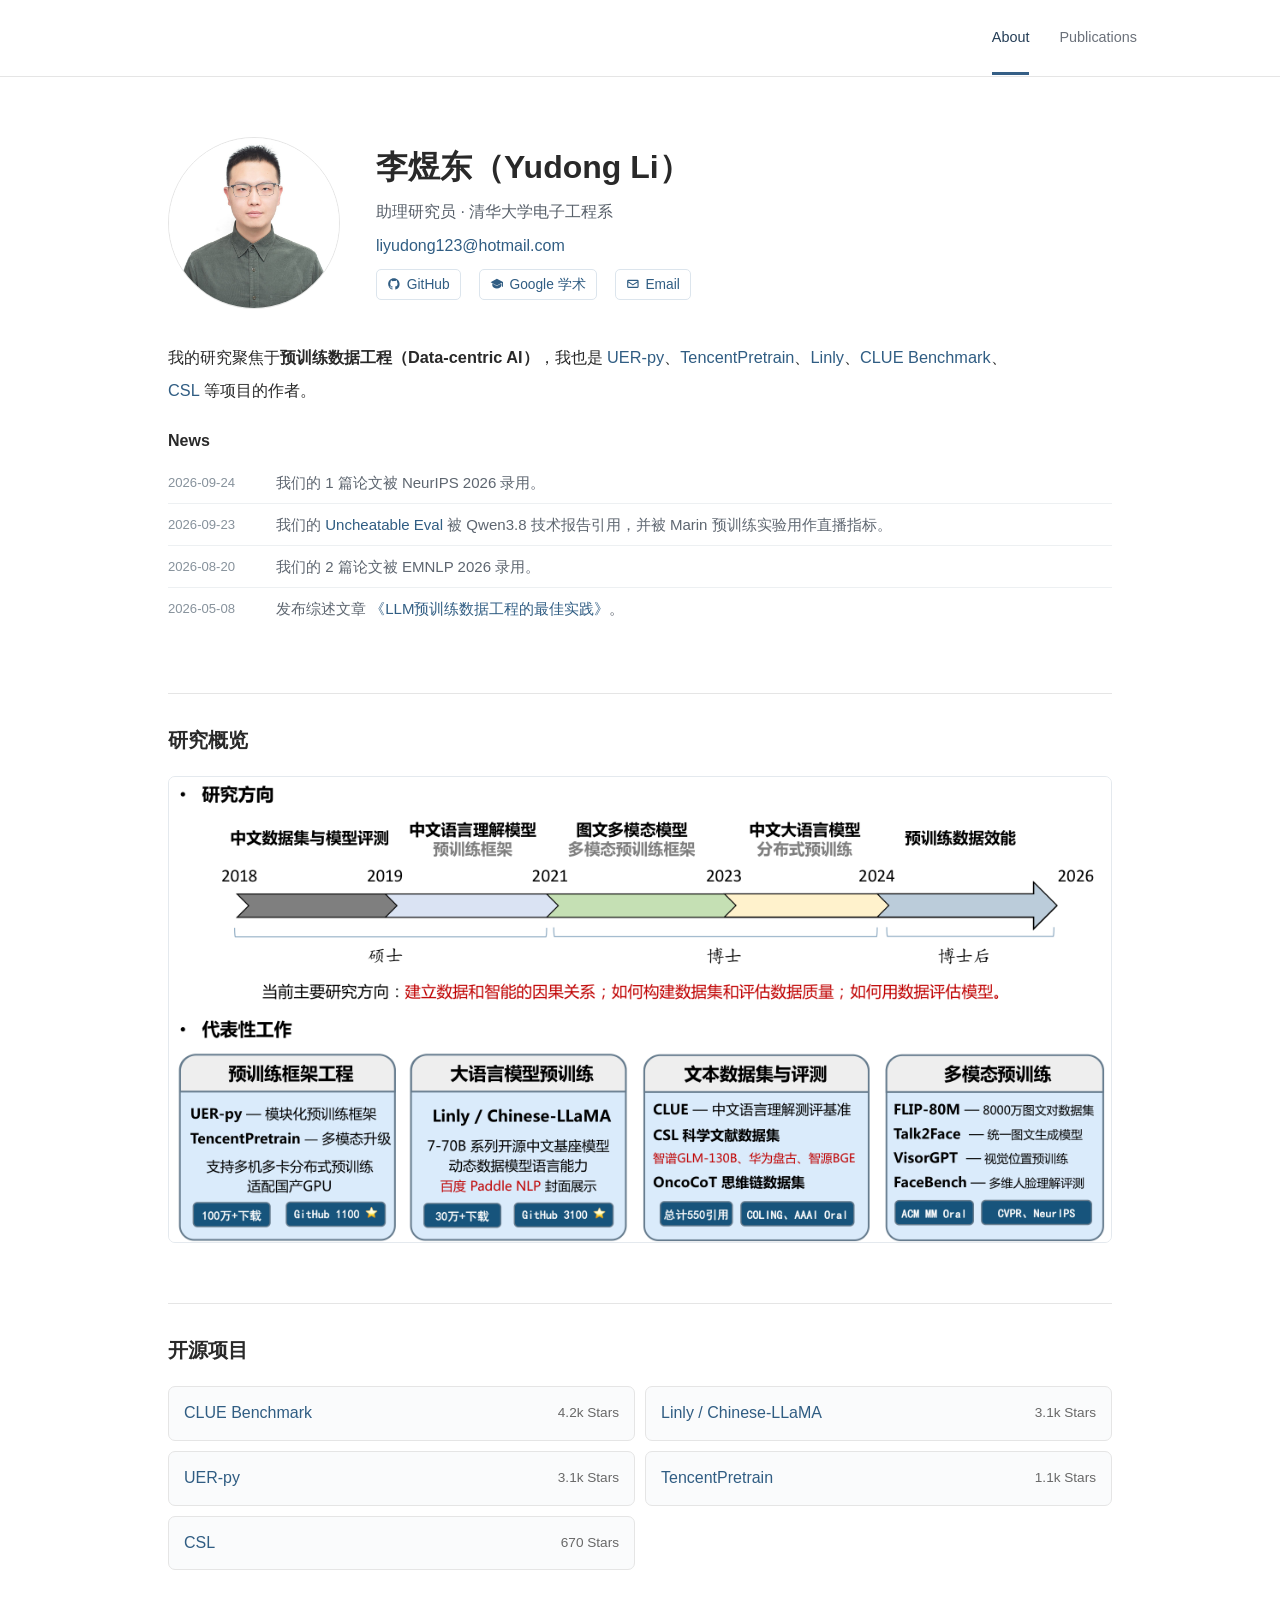
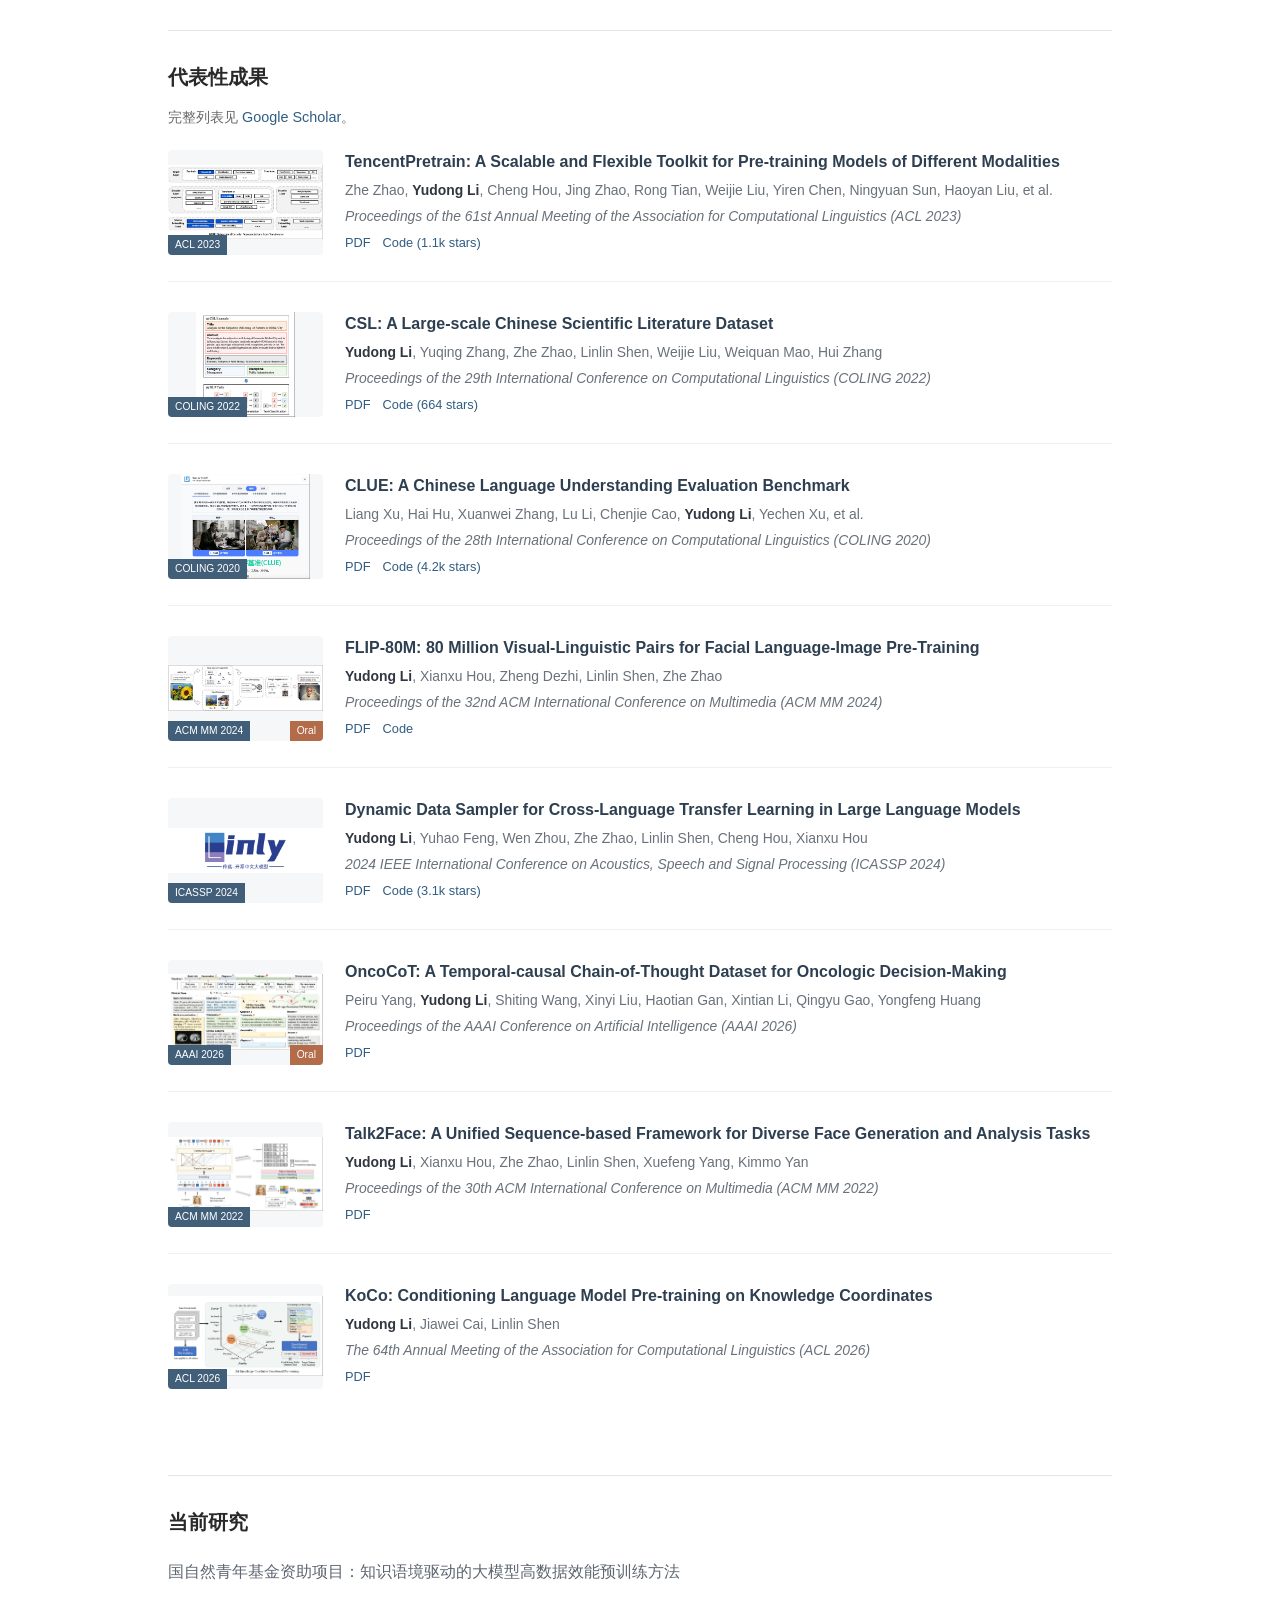
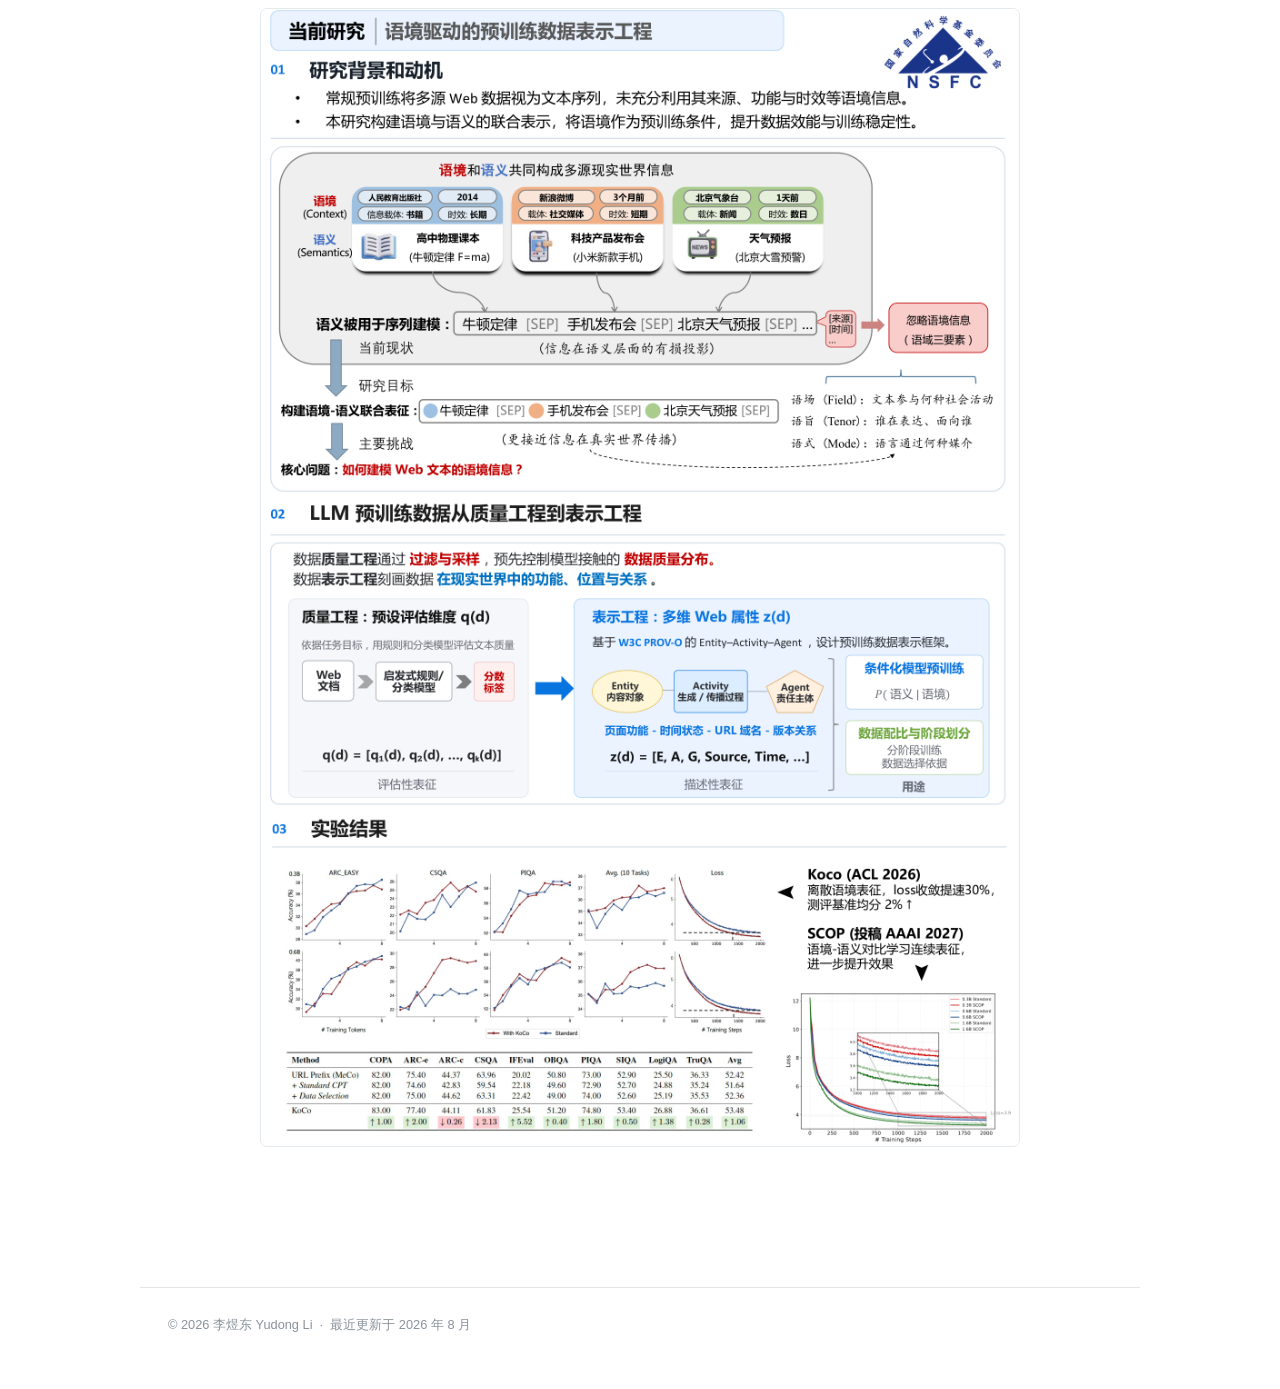
==== commit 6ab81e16: "Update academic homepage and publications" ====
--- a/index.html
+++ b/index.html
@@ -18,30 +18,19 @@
     <meta property="og:url" content="https://ydli-ai.github.io/" />
     <meta property="og:image" content="assets/images/avatar.jpg" />
     <link rel="icon" href="assets/images/favicon.svg" type="image/svg+xml" />
-    <link
-      href="https://fonts.googleapis.com/css2?family=Noto+Serif+SC:wght@400;600;700;900&family=Noto+Sans+SC:wght@300;400;500;700&family=JetBrains+Mono:wght@400;500&display=swap"
-      rel="stylesheet"
-    />
     <link rel="stylesheet" href="assets/css/style.css" />
   </head>
   <body>
     <header class="nav" aria-label="主导航">
       <div class="nav-inner">
-        <a href="#about" class="nav-brand">李煜东 · Yudong Li</a>
+        <nav class="nav-links" aria-label="主导航">
+          <a href="index.html" aria-current="page">About</a>
+          <a href="publications.html">Publications</a>
+        </nav>
       </div>
     </header>
 
-    <aside class="page-sidebar" aria-label="页面目录">
-      <h4>目录</h4>
-      <ul>
-        <li><a href="#about">简介</a></li>
-        <li><a href="#research-overview">研究概览</a></li>
-        <li><a href="#open-source">开源项目</a></li>
-        <li><a href="#publications">学术成果</a></li>
-        <li><a href="#knowledge-context">当前研究</a></li>
-      </ul>
-      <p class="sidebar-hint">点击可直接跳转到对应小节。</p>
-    </aside>
+
 
     <main>
       <!-- ============ 简介 ============ -->
@@ -115,37 +104,36 @@
         </div>
 
         <p class="about-bio">
-          我的研究聚焦于<strong>大模型预训练数据工程与数据效能</strong>，我是
+          我的研究聚焦于<strong>预训练数据工程（Data-centric AI）</strong>，我也是
           <a href="https://github.com/dbiir/UER-py" target="_blank" rel="noopener">UER-py</a>、<a href="https://github.com/Tencent/TencentPretrain" target="_blank" rel="noopener">TencentPretrain</a>、<a href="https://github.com/CVI-SZU/Linly" target="_blank" rel="noopener">Linly</a>、<a href="https://github.com/CLUEbenchmark/CLUE" target="_blank" rel="noopener">CLUE Benchmark</a>、<a href="https://github.com/ydli-ai/CSL" target="_blank" rel="noopener">CSL</a>
           等项目的作者。
         </p>
 
-        <p class="hero-notice">
-          求职中，欢迎通过邮件联系。
-        </p>
-
-        <p class="hero-news">
-          <span>News:</span> 我们最近发布了一篇综述文章 <a href="https://zhuanlan.zhihu.com/p/2032080549381190858" target="_blank" rel="noopener">《LLM预训练数据工程的最佳实践》</a>。
-        </p>
+        <div class="hero-news" aria-labelledby="news-title">
+          <h2 id="news-title">News</h2>
+          <ul class="news-list">
+            <li><time class="news-date" datetime="2026-09-24">2026-09-24</time><span>我们的 1 篇论文被 NeurIPS 2026 录用。</span></li>
+            <li><time class="news-date" datetime="2026-09-23">2026-09-23</time><span>我们的 <a href="https://arxiv.org/abs/2609.27510" target="_blank" rel="noopener">Uncheatable Eval</a> 被 Qwen3.8 技术报告引用，并被 Marin 预训练实验用作直播指标。</span></li>
+            <li><time class="news-date" datetime="2026-08-20">2026-08-20</time><span>我们的 2 篇论文被 EMNLP 2026 录用。</span></li>
+            <li><time class="news-date" datetime="2026-05-08">2026-05-08</time><span>发布综述文章 <a href="https://zhuanlan.zhihu.com/p/2032080549381190858" target="_blank" rel="noopener">《LLM预训练数据工程的最佳实践》</a>。</span></li>
+          </ul>
+        </div>
       </section>
 
       <!-- ============ 研究概览 ============ -->
       <section id="research-overview">
-        <h2>研究方向与代表工作</h2>
+        <h2>研究概览</h2>
         <p class="section-lead">
         </p>
         <figure class="research-visual research-visual--timeline">
           <div class="research-visual-frame">
-            <a href="assets/images/research-timeline.png" target="_blank" rel="noopener" aria-label="查看研究方向与代表工作大图">
-              <img
-                src="assets/images/research-timeline.png"
-                alt=""
-                width="2200"
-                height="1086"
-              />
-            </a>
+            <img
+              src="assets/images/research-timeline.png"
+              alt="研究方向与代表工作概览"
+              width="2200"
+              height="1086"
+            />
           </div>
-          <figcaption>研究方向与代表工作概览。点击图片可查看大图。</figcaption>
         </figure>
       </section>
 
@@ -178,7 +166,7 @@
 
       <!-- ============ 代表工作 ============ -->
       <section id="publications">
-        <h2>代表性学术成果</h2>
+        <h2>代表性成果</h2>
         <p style="color: var(--muted); font-size: 0.9rem; margin-top: -0.5rem">
           完整列表见
           <a
@@ -392,22 +380,20 @@
       </section>
 
       <section id="knowledge-context">
-        <h2>当前研究：预训练数据表示工程</h2>
-        <p class="section-lead">
-        </p>
+        <h2>当前研究</h2>
+        <p class="section-lead">国自然青年基金资助项目：知识语境驱动的大模型高数据效能预训练方法</p>
         <figure class="research-visual research-visual--poster">
           <div class="research-visual-frame">
-            <a href="assets/images/research-poster.png" target="_blank" rel="noopener" aria-label="查看预训练数据表示工程研究海报大图">
+            <a href="assets/images/research-poster.png?v=20260910" target="_blank" rel="noopener" aria-label="查看预训练数据表示工程研究海报大图">
               <img
-                src="assets/images/research-poster.png"
-                alt=""
-                width="1462"
-                height="2200"
+                src="assets/images/research-poster.png?v=20260910"
+                alt="预训练数据表示工程研究框架"
+                width="1668"
+                height="2502"
                 loading="lazy"
               />
             </a>
           </div>
-          <figcaption>预训练数据表示工程研究框架。点击图片可查看大图。</figcaption>
         </figure>
       </section>
     </main>
--- a/assets/css/style.css
+++ b/assets/css/style.css
@@ -1,1902 +1,125 @@
-:root {
-  --max-width: 860px;
-  --sidebar-width: 220px;
-  --sidebar-gap: 28px;
-  --text: #1a1a1a;
-  --muted: #5c6370;
-  --bg: #ffffff;
-  --rule: #e5e5e5;
-  --accent: #0055aa;
-  --accent-hover: #003d7a;
-  --chip-bg: #f2f4f7;
-  --radius: 4px;
-  --font-sans: -apple-system, BlinkMacSystemFont, "Segoe UI", "PingFang SC",
-    "Hiragino Sans GB", "Microsoft YaHei", "Noto Sans SC", "Helvetica Neue",
-    Helvetica, Arial, sans-serif;
-  --font-serif: "Iowan Old Style", "Palatino Linotype", Palatino, "Songti SC",
-    "Noto Serif SC", Georgia, serif;
+:root { color-scheme: light; --ink:#292929; --muted:#686868; --accent:#305d83; --rule:#e5e5e5; --font-academic:-apple-system,BlinkMacSystemFont,"Segoe UI","PingFang SC","Microsoft YaHei","Noto Sans CJK SC","Noto Sans SC",sans-serif; }
+* { box-sizing:border-box; }
+html { scroll-behavior:smooth; }
+body { margin:0; color:var(--ink); background:#fff; font-family:var(--font-academic); font-size:16px; line-height:1.8; }
+a { color:var(--accent); text-decoration:none; }
+a:hover { text-decoration:underline; }
+a:focus-visible { outline:3px solid #8aafce; outline-offset:3px; }
+.nav { border-bottom:1px solid var(--rule); background:#fff; }
+.nav-inner { max-width:1050px; min-height:76px; margin:auto; padding:0 28px; display:flex; align-items:center; justify-content:space-between; gap:24px; }
+.nav-brand { color:#222831; font-family:Georgia,"Noto Serif SC",serif; font-weight:700; font-size:1.2rem; white-space:nowrap; }
+.nav-brand span { font-size:.88rem; color:var(--muted); margin-left:.3rem; font-weight:400; }
+.nav-links { display:flex; flex-wrap:wrap; gap:30px; align-items:center; }
+.nav-links a { color:#6b717a; font-size:.9rem; padding:24px 0 21px; border-bottom:3px solid transparent; }
+.nav-links a[aria-current=page] { color:#243d56; border-bottom-color:#355f86; }
+main { max-width:1000px; margin:0 auto; padding:60px 28px 80px; }
+section { margin:0 0 60px; }
+h1,h2,h3,h4,p { margin-top:0; }
+h1,h2 { font-family:inherit; color:#292929; line-height:1.4; }
+h2 { font-size:1.4rem; margin-bottom:22px; }
+.hero { display:flex; align-items:center; gap:36px; margin-bottom:32px; }
+.hero-avatar { flex:0 0 172px; width:172px; height:172px; }
+.hero-avatar img { display:block; width:100%; height:100%; object-fit:cover; border-radius:50%; }
+.hero-name { font-size:2.15rem; margin-bottom:8px; }
+.hero-title { color:#59616b; margin-bottom:5px; }
+.hero-contact { margin-bottom:8px; }
+.hero-links,.pub-links { display:flex; flex-wrap:wrap; gap:18px; list-style:none; padding:0; margin:0; }
+.hero-link-icon { width:1em; height:1em; }
+.about-bio { max-width:860px; font-size:1.02rem; line-height:2; }
+.hero-notice,.hero-news { color:#5e6670; font-size:.94rem; }
+.hero-news span { font-weight:400; color:inherit; }
+.research-visual { margin:0; }
+.research-visual img { display:block; width:100%; height:auto; }
+.research-visual figcaption { color:var(--muted); font-size:.85rem; margin-top:8px; }
+.open-source-list { display:grid; grid-template-columns:repeat(2,minmax(0,1fr)); list-style:none; padding:0; margin:0; gap:10px; }
+.open-source-list li { display:flex; align-items:center; justify-content:space-between; gap:16px; min-width:0; padding:12px 15px; border:1px solid var(--rule); border-radius:7px; background:#fafbfc; }
+.open-source-list a { min-width:0; overflow-wrap:anywhere; font-weight:500; }
+.open-source-list span { flex-shrink:0; color:var(--muted); font-size:.85rem; white-space:nowrap; }
+.page-intro { margin-bottom:52px; max-width:760px; }
+.page-intro h1 { font-size:2.45rem; margin:0 0 15px; }
+.page-intro h1 span { display:inline-block; margin-left:.3rem; color:#6d7781; font-family:inherit; font-size:1.05rem; font-weight:400; }
+.page-intro p:last-child { color:#68717a; margin:0; }
+.eyebrow { font-size:.7rem; font-weight:700; letter-spacing:.16em; color:#66839d; margin-bottom:10px; }
+.year-group { display:grid; grid-template-columns:100px minmax(0,1fr); gap:30px; padding-top:27px; border-top:1px solid var(--rule); margin-bottom:28px; }
+.year-group h2 { font-family:inherit; font-size:1.25rem; color:#575757; margin:0; }
+.pub { display:flex; gap:22px; padding:0 0 26px; margin-bottom:26px; border-bottom:1px solid #edf0f2; }
+.pub:last-child { border:0; margin-bottom:0; }
+.pub-thumb { position:relative; flex:0 0 155px; height:105px; background:#f5f7f8; overflow:hidden; border-radius:4px; }
+.pub-thumb img { width:100%; height:100%; object-fit:contain; }
+.pub-tag,.pub-tag-oral { position:absolute; bottom:0; left:0; background:#425f7a; color:#fff; padding:2px 7px; font-size:.64rem; line-height:1.5; }
+.pub-tag-oral { left:auto; right:0; background:#b26c49; }
+.pub-body { min-width:0; }
+.pub-title { font-size:1rem; line-height:1.5; margin:0 0 5px; }
+.pub-title a { color:#2d3f50; }
+.pub-authors,.pub-venue { font-size:.87rem; line-height:1.6; margin:0 0 4px; color:#69717a; }
+.me { color:#303740; font-weight:700; }
+.pub-venue { font-style:italic; }
+.pub-links { gap:12px; font-size:.8rem; }
+.pub--text { padding-left:0; }
+.poster-heading { display:flex; justify-content:space-between; align-items:baseline; gap:24px; }
+.poster-heading h2 { margin-bottom:6px; }
+.poster-heading p,.poster-fallback { color:var(--muted); font-size:.9rem; }
+.text-link { white-space:nowrap; font-size:.9rem; }
+.poster-frame { display:block; width:100%; height:2500px; border:1px solid var(--rule); border-radius:6px; background:#fff; }
+.poster-fallback { margin-top:14px; }
+footer { max-width:1000px; margin:auto; padding:25px 28px 40px; border-top:1px solid var(--rule); color:#8a929b; font-size:.8rem; }
+@media(max-width:700px) { .open-source-list { grid-template-columns:1fr; } .nav-inner { align-items:flex-start; flex-direction:column; gap:4px; padding:16px 20px 0; } .nav-links { width:100%; gap:22px; } .nav-links a { padding:9px 0 12px; font-size:.82rem; } main { padding:42px 20px 55px; } .hero { align-items:flex-start; gap:22px; } .hero-avatar { flex-basis:100px; width:100px; height:100px; } .hero-name { font-size:1.55rem; } .hero-title,.hero-contact { font-size:.88rem; } .page-intro h1 { font-size:2rem; } .year-group { grid-template-columns:1fr; gap:18px; } .pub-thumb { flex-basis:110px; height:85px; } .poster-heading { flex-direction:column; gap:0; margin-bottom:16px; } }
+@media(max-width:460px) { .hero { flex-direction:column; } .open-source-list { grid-template-columns:1fr; } .pub { gap:14px; } .pub-thumb { flex-basis:82px; height:70px; } .pub-title { font-size:.94rem; } .nav-links { gap:15px; } }
+
+/* The homepage retains its original section navigation. */
+.nav { position:sticky; top:0; z-index:20; background:rgba(255,255,255,.96); backdrop-filter:blur(12px); }
+section[id] { scroll-margin-top:105px; }
+.page-sidebar { position:fixed; left:max(24px, calc((100vw - 1000px) / 2 - 170px)); top:130px; width:140px; border-left:1px solid #e1e8ee; padding-left:20px; color:#8a929b; font-size:.82rem; }
+.page-sidebar h4 { margin:0 0 12px; color:#434e5a; font-size:.78rem; }
+.page-sidebar ul { list-style:none; margin:0; padding:0; }
+.page-sidebar li { margin:0 0 9px; }
+.page-sidebar a { color:#78838f; }
+.sidebar-hint { font-size:.73rem; line-height:1.6; color:#9ba5ae; }
+#about { padding-bottom:4px; }
+#research-overview, #open-source, #publications, #knowledge-context { padding-top:32px; border-top:1px solid var(--rule); }
+.hero-avatar img { border:1px solid var(--rule); }
+.hero-links a { padding:5px 10px; border:1px solid #dce5ed; border-radius:5px; line-height:1.4; font-size:.86rem; }
+.hero-links a:hover { background:#f3f7fa; text-decoration:none; }
+.hero-notice { border-left:3px solid #7e9db8; background:#f5f8fa; padding:10px 15px; }
+.research-visual-frame { overflow:hidden; border-radius:7px; border:1px solid #e4e9ee; background:#fff; }
+.research-visual--poster { max-width:760px; margin-inline:auto; }
+#publications > p { font-size:.9rem; }
+#publications .pub { padding-top:4px; }
+@media (max-width:1320px) { .page-sidebar { display:none; } }
+@media (max-width:700px) { .nav { position:relative; } #research-overview, #open-source, #publications, #knowledge-context { padding-top:25px; } }
+@media (max-width:460px) {
+  .pub-tag-oral { top:0; bottom:auto; }
 }
 
-* {
-  box-sizing: border-box;
+/* News */
+.hero-news { margin-top:24px; }
+.hero-news h2 { margin:0 0 9px; font-family:inherit; font-size:1rem; font-weight:600; }
+.news-list { list-style:none; margin:0; padding:0; }
+.news-list li { display:grid; grid-template-columns:92px minmax(0,1fr); gap:16px; padding:7px 0; border-bottom:1px solid #edf0f2; }
+.news-list li:last-child { border-bottom:0; }
+.hero-news .news-date { color:#87929c; font-size:.82rem; font-weight:400; padding-top:2px; }
+@media(max-width:460px) {
+  .news-list li { grid-template-columns:76px minmax(0,1fr); gap:10px; }
+  .hero-news .news-date { font-size:.76rem; }
 }
 
-html {
-  scroll-behavior: smooth;
+/* Clear, restrained headings across both pages. */
+.nav-brand { font-size:1.05rem; letter-spacing:.01em; }
+.hero-name { font-size:clamp(1.75rem, 3vw, 2rem); font-weight:600; letter-spacing:0; }
+main > section > h2 { font-size:1.25rem; font-weight:600; letter-spacing:0; }
+.page-intro { margin-bottom:32px; }
+.page-intro h1 { margin:0; font-size:clamp(1.8rem, 4vw, 2rem); font-weight:600; letter-spacing:0; }
+.year-group h2 { font-size:1.2rem; font-weight:500; }
+@media(max-width:460px) {
+  .hero-name { font-size:1.65rem; }
+  .page-intro { margin-bottom:26px; }
 }
-
-body {
-  margin: 0;
-  color: var(--text);
-  background: var(--bg);
-  font-family: var(--font-sans);
-  font-size: 17px;
-  line-height: 1.72;
-  -webkit-font-smoothing: antialiased;
-  -moz-osx-font-smoothing: grayscale;
+.nav-inner { justify-content:flex-end; }
+@media (max-width:700px) {
+  .nav-inner { align-items:flex-end; padding-top:0; }
+  .nav-links { width:auto; }
 }
-
-a {
-  color: var(--accent);
-  text-decoration: none;
-  transition: color 0.15s ease;
+@media (max-width:460px) {
+  .pub-tag { font-size:.55rem; padding:2px 4px; }
 }
-
-a:hover {
-  color: var(--accent-hover);
-  text-decoration: underline;
-}
-
-/* ───────── Top navigation ───────── */
-.nav {
-  position: sticky;
-  top: 0;
-  z-index: 100;
-  background: rgba(255, 255, 255, 0.92);
-  backdrop-filter: saturate(180%) blur(8px);
-  -webkit-backdrop-filter: saturate(180%) blur(8px);
-  border-bottom: 1px solid var(--rule);
-}
-
-.nav-inner {
-  max-width: var(--max-width);
-  margin: 0 auto;
-  padding: 0.9rem 1.5rem;
-  display: flex;
-  align-items: center;
-  justify-content: space-between;
-  gap: 1rem;
-}
-
-.nav-brand {
-  font-size: 1rem;
-  font-weight: 600;
-  color: var(--text);
-  letter-spacing: 0.01em;
-}
-
-.nav-brand:hover {
-  text-decoration: none;
-  color: var(--accent);
-}
-
-.nav-links {
-  display: flex;
-  align-items: center;
-  gap: 1.25rem;
-  list-style: none;
-  margin: 0;
-  padding: 0;
-}
-
-.nav-links a {
-  color: var(--muted);
-  font-size: 0.95rem;
-}
-
-.nav-links a.active,
-.nav-links a:hover {
-  color: var(--text);
-  text-decoration: none;
-}
-
-.lang-toggle {
-  border: 1px solid var(--rule);
-  padding: 0.25rem 0.6rem;
-  border-radius: var(--radius);
-  font-size: 0.85rem;
-  color: var(--muted);
-}
-
-.lang-toggle:hover {
-  border-color: var(--accent);
-  color: var(--accent);
-  text-decoration: none;
-}
-
-/* ───────── Main layout ───────── */
-main {
-  max-width: var(--max-width);
-  margin: 0 auto;
-  padding: 2.5rem 1.5rem 4rem;
-}
-
-section {
-  padding: 1.5rem 0 2rem;
-}
-
-section + section {
-  border-top: 1px solid var(--rule);
-}
-
-h1,
-h2,
-h3 {
-  color: var(--text);
-  line-height: 1.3;
-  margin: 0 0 0.75rem;
-}
-
-h2 {
-  font-size: 1.6rem;
-  font-weight: 600;
-  letter-spacing: -0.005em;
-  margin-top: 0.5rem;
-  margin-bottom: 1.25rem;
-}
-
-h3 {
-  font-size: 1.05rem;
-  font-weight: 600;
-  color: var(--muted);
-  text-transform: uppercase;
-  letter-spacing: 0.08em;
-  margin: 1.75rem 0 1rem;
-  padding-bottom: 0.35rem;
-  border-bottom: 1px solid var(--rule);
-}
-
-p {
-  margin: 0.6rem 0;
-}
-
-section[id],
-.kc-subsection {
-  scroll-margin-top: 88px;
-}
-
-/* ───────── Hero / About ───────── */
-.hero {
-  display: flex;
-  gap: 2rem;
-  align-items: flex-start;
-}
-
-.hero-avatar {
-  flex: 0 0 160px;
-  width: 160px;
-  height: 160px;
-  border-radius: 50%;
-  overflow: hidden;
-  background: var(--chip-bg);
-  border: 1px solid var(--rule);
-}
-
-.hero-avatar img {
-  width: 100%;
-  height: 100%;
-  object-fit: cover;
-  display: block;
-}
-
-.hero-body {
-  flex: 1 1 auto;
-  min-width: 0;
-}
-
-.hero-name {
-  font-size: clamp(2rem, 3vw, 2.45rem);
-  font-weight: 700;
-  margin: 0 0 0.25rem;
-}
-
-.hero-title {
-  color: var(--muted);
-  font-size: 1.02rem;
-  margin: 0 0 0.25rem;
-}
-
-.hero-contact {
-  color: var(--muted);
-  font-size: 0.95rem;
-  margin: 0 0 0.75rem;
-}
-
-.hero-contact a {
-  color: var(--muted);
-}
-
-.hero-links {
-  display: flex;
-  flex-wrap: wrap;
-  gap: 0.5rem 0.75rem;
-  margin: 0.5rem 0 0;
-  padding: 0;
-  list-style: none;
-}
-
-.hero-links a {
-  display: inline-flex;
-  flex-direction: row;
-  align-items: center;
-  gap: 0.38rem;
-  padding: 0.25rem 0.7rem;
-  border: 1px solid var(--rule);
-  border-radius: var(--radius);
-  font-size: 0.88rem;
-  line-height: 1;
-  white-space: nowrap;
-  color: var(--muted);
-}
-
-.hero-link-icon {
-  width: 1em;
-  height: 1em;
-  display: inline-block;
-  flex-shrink: 0;
-  vertical-align: middle;
-}
-
-.hero-links a span {
-  display: inline-block;
-  line-height: 1;
-}
-
-.hero-links a:hover {
-  border-color: var(--accent);
-  color: var(--accent);
-  text-decoration: none;
-}
-
-.about-bio {
-  margin-top: 1.5rem;
-  font-size: 1.06rem;
-  color: var(--text);
-}
-
-/* ───────── Hero notice (call for collaboration) ───────── */
-.hero-notice {
-  margin-top: 1.25rem;
-  padding: 0.75rem 1rem;
-  background: #fff8e6;
-  border-left: 3px solid #e0a800;
-  border-radius: var(--radius);
-  color: var(--text);
-  font-size: 1rem;
-}
-
-.hero-notice::before {
-  content: "📌 ";
-}
-
-.hero-news {
-  margin-top: 0.85rem;
-  color: var(--muted);
-  font-size: 0.98rem;
-}
-
-.hero-news span {
-  color: var(--text);
-  font-weight: 600;
-}
-
-.hero-news a {
-  color: var(--accent);
-  text-decoration: underline;
-  text-underline-offset: 2px;
-}
-
-/* ───────── Publications ───────── */
-.pub-group {
-  margin-bottom: 1.5rem;
-}
-
-.pub {
-  display: flex;
-  gap: 1.25rem;
-  padding: 1rem 0;
-  border-bottom: 1px solid var(--rule);
-}
-
-.pub:last-child {
-  border-bottom: none;
-}
-
-.pub-thumb {
-  position: relative;
-  flex: 0 0 180px;
-  width: 180px;
-  height: 120px;
-  overflow: hidden;
-  background: var(--chip-bg);
-  border: 1px solid var(--rule);
-  border-radius: var(--radius);
-}
-
-.pub-thumb img {
-  width: 100%;
-  height: 100%;
-  object-fit: cover;
-  display: block;
-}
-
-/* Venue tag on top-left of thumbnail */
-.pub-tag {
-  position: absolute;
-  top: 6px;
-  left: 6px;
-  display: inline-block;
-  padding: 2px 7px;
-  background: rgba(26, 29, 38, 0.85);
-  color: #fff;
-  font-size: 0.72rem;
-  font-weight: 600;
-  letter-spacing: 0.02em;
-  line-height: 1.4;
-  border-radius: 3px;
-  backdrop-filter: blur(2px);
-  -webkit-backdrop-filter: blur(2px);
-}
-
-.pub-thumb--oral .pub-tag {
-  top: 34px;
-}
-
-.pub-tag-oral {
-  position: absolute;
-  top: 6px;
-  left: 6px;
-  display: inline-block;
-  padding: 2px 7px;
-  background: rgba(185, 28, 28, 0.92);
-  color: #fff;
-  font-size: 0.72rem;
-  font-weight: 700;
-  letter-spacing: 0.03em;
-  line-height: 1.4;
-  border-radius: 3px;
-  text-transform: uppercase;
-  backdrop-filter: blur(2px);
-  -webkit-backdrop-filter: blur(2px);
-}
-
-.pub-body {
-  flex: 1 1 auto;
-  min-width: 0;
-}
-
-.pub-title {
-  font-size: 1.08rem;
-  font-weight: 600;
-  margin: 0 0 0.25rem;
-}
-
-.pub-title a {
-  color: var(--text);
-}
-
-.pub-title a:hover {
-  color: var(--accent);
-}
-
-.pub-authors {
-  color: var(--muted);
-  font-size: 0.97rem;
-  margin: 0 0 0.25rem;
-}
-
-.pub-authors .me {
-  color: var(--text);
-  font-weight: 600;
-  text-decoration: underline;
-  text-underline-offset: 2px;
-}
-
-.pub-venue {
-  font-style: italic;
-  color: var(--muted);
-  font-size: 0.97rem;
-  margin: 0 0 0.4rem;
-}
-
-.pub-links {
-  display: flex;
-  flex-wrap: wrap;
-  gap: 0.4rem;
-  margin: 0;
-  padding: 0;
-  list-style: none;
-}
-
-.pub-links a {
-  display: inline-block;
-  font-size: 0.88rem;
-  padding: 0.1rem 0.55rem;
-  border: 1px solid var(--rule);
-  border-radius: var(--radius);
-  color: var(--muted);
-  background: #fafbfc;
-}
-
-.pub-links a:hover {
-  border-color: var(--accent);
-  color: var(--accent);
-  text-decoration: none;
-}
-
-/* ───────── Research visuals ───────── */
-.research-visual {
-  margin: 1.35rem 0 0;
-}
-
-.research-visual-frame {
-  overflow-x: auto;
-  border: 1px solid var(--rule);
-  border-radius: 8px;
-  background: #fff;
-  box-shadow: 0 4px 18px rgba(20, 35, 55, 0.06);
-  scrollbar-width: thin;
-}
-
-.research-visual a {
-  display: block;
-  line-height: 0;
-  cursor: zoom-in;
-}
-
-.research-visual img {
-  display: block;
-  width: 100%;
-  height: auto;
-}
-
-.research-visual--poster {
-  max-width: 740px;
-  margin-right: auto;
-  margin-left: auto;
-}
-
-.research-visual figcaption {
-  margin-top: 0.55rem;
-  color: var(--muted);
-  font-size: 0.82rem;
-  line-height: 1.5;
-  text-align: center;
-}
-
-/* ───────── Open-source projects ───────── */
-.open-source-list {
-  display: grid;
-  grid-template-columns: repeat(2, minmax(0, 1fr));
-  gap: 0.65rem;
-  margin: 0;
-  padding: 0;
-  list-style: none;
-}
-
-.open-source-list li {
-  display: flex;
-  align-items: center;
-  justify-content: space-between;
-  gap: 1rem;
-  min-width: 0;
-  padding: 0.8rem 0.95rem;
-  border: 1px solid var(--rule);
-  border-radius: 7px;
-  background: #fafbfc;
-}
-
-.open-source-list a {
-  min-width: 0;
-  font-weight: 600;
-}
-
-.open-source-list span {
-  flex-shrink: 0;
-  color: var(--muted);
-  font-family: "JetBrains Mono", ui-monospace, monospace;
-  font-size: 0.78rem;
-  white-space: nowrap;
-}
-
-/* ───────── Page sidebar ───────── */
-.page-sidebar {
-  position: fixed;
-  top: 92px;
-  left: max(24px, calc(50vw - (var(--max-width) / 2) - var(--sidebar-width) - var(--sidebar-gap)));
-  width: var(--sidebar-width);
-  max-height: calc(100vh - 116px);
-  overflow-y: auto;
-  z-index: 50;
-  background: rgba(255, 255, 255, 0.96);
-  border: 1px solid var(--rule);
-  border-radius: 6px;
-  box-shadow: 0 2px 8px rgba(0, 0, 0, 0.04);
-  padding: 0.9rem 1rem;
-  transition: opacity 0.25s ease;
-}
-
-.page-sidebar h4 {
-  margin: 0 0 0.6rem;
-  font-size: 0.78rem;
-  font-weight: 600;
-  color: var(--muted);
-  text-transform: uppercase;
-  letter-spacing: 0.1em;
-}
-
-.page-sidebar ul {
-  list-style: none;
-  margin: 0;
-  padding: 0;
-  display: flex;
-  flex-direction: column;
-  gap: 0.35rem;
-}
-
-.page-sidebar a {
-  display: block;
-  padding: 0.35rem 0.5rem;
-  font-size: 0.95rem;
-  color: var(--text);
-  border-radius: 4px;
-  border-left: 2px solid transparent;
-  transition: background 0.15s ease, border-color 0.15s ease, color 0.15s ease;
-}
-
-.page-sidebar a.active,
-.page-sidebar a:hover {
-  background: var(--chip-bg);
-  border-left-color: var(--accent);
-  color: var(--accent);
-  text-decoration: none;
-}
-
-.page-sidebar .sidebar-subitem a {
-  padding-left: 1rem;
-  font-size: 0.88rem;
-  color: var(--muted);
-}
-
-.page-sidebar .sidebar-hint {
-  margin-top: 0.5rem;
-  font-size: 0.72rem;
-  color: var(--text-hint, #b8bcc8);
-  line-height: 1.4;
-}
-
-/* ───────── Knowledge Context ───────── */
-.section-lead {
-  max-width: 760px;
-  color: var(--muted);
-}
-
-.kc-subsection {
-  padding: 1.4rem 0 1.8rem;
-}
-
-.kc-subsection + .kc-subsection {
-  border-top: 1px solid var(--rule);
-}
-
-.kc-section-head {
-  display: flex;
-  align-items: center;
-  gap: 0.75rem;
-  margin-bottom: 0.9rem;
-}
-
-.kc-section-index {
-  display: inline-flex;
-  align-items: center;
-  justify-content: center;
-  width: 1.75rem;
-  height: 1.75rem;
-  border-radius: 999px;
-  font-size: 0.78rem;
-  font-weight: 700;
-  color: var(--accent);
-  background: #eaf2fb;
-  flex-shrink: 0;
-}
-
-.kc-section-title {
-  margin: 0;
-  font-size: 1.08rem;
-  font-weight: 600;
-}
-
-.kc-section-line {
-  flex: 1;
-  height: 1px;
-  background: var(--rule);
-}
-
-.kc-desc {
-  max-width: 780px;
-  color: var(--muted);
-}
-
-.kc-observation-grid {
-  display: grid;
-  grid-template-columns: repeat(3, minmax(0, 1fr));
-  gap: 0.9rem;
-  margin-top: 1rem;
-}
-
-.kc-observation-card {
-  border: 1px solid var(--rule);
-  border-radius: 10px;
-  overflow: hidden;
-  background: #fff;
-}
-
-.kc-observation-main {
-  padding: 0.95rem 1rem 0.85rem;
-}
-
-.kc-observation-label {
-  margin-bottom: 0.45rem;
-  font-size: 0.72rem;
-  font-weight: 700;
-  letter-spacing: 0.08em;
-  text-transform: uppercase;
-}
-
-.kc-observation-label--semantic {
-  color: var(--accent);
-}
-
-.kc-observation-text {
-  font-size: 0.93rem;
-  line-height: 1.7;
-}
-
-.kc-context-box {
-  padding: 0.8rem 1rem 0.9rem;
-  background: #f8fafc;
-  border-top: 1px solid var(--rule);
-}
-
-.kc-context-box .kc-observation-label {
-  color: var(--muted);
-}
-
-.kc-context-tags {
-  display: flex;
-  flex-wrap: wrap;
-  gap: 0.45rem;
-}
-
-.kc-context-tag {
-  display: inline-flex;
-  gap: 0.25rem;
-  padding: 0.2rem 0.55rem;
-  border-radius: 999px;
-  background: #eaf2fb;
-  color: var(--accent);
-  font-size: 0.78rem;
-  line-height: 1.5;
-}
-
-.kc-context-tag strong {
-  font-weight: 600;
-}
-
-.kc-callout {
-  margin-top: 1rem;
-  padding: 1rem 1.1rem;
-  border: 1px solid #ebe4d9;
-  border-radius: 10px;
-  background: #fcf8f1;
-}
-
-.kc-callout-title {
-  margin: 0 0 0.35rem;
-  font-size: 0.98rem;
-  font-weight: 600;
-}
-
-.kc-callout p {
-  color: var(--muted);
-}
-
-.kc-callout-ref {
-  margin-top: 0.5rem;
-  font-size: 0.82rem;
-  color: var(--muted);
-  font-style: italic;
-}
-
-.kc-mapping {
-  display: flex;
-  flex-wrap: wrap;
-  gap: 0.6rem 1rem;
-  margin-top: 0.8rem;
-}
-
-.kc-mapping-item {
-  font-size: 0.82rem;
-  color: var(--muted);
-}
-
-.kc-mapping-item strong {
-  color: var(--accent);
-}
-
-.kc-goal-box {
-  margin: 1rem 0 1.15rem;
-  padding: 0.9rem 1rem;
-  background: #fff8e6;
-  border: 1px solid #f0d9a8;
-  border-radius: 10px;
-}
-
-.kc-goal-box strong {
-  display: block;
-  margin-bottom: 0.25rem;
-}
-
-.kc-comparison {
-  display: grid;
-  grid-template-columns: 1fr 1fr;
-  gap: 1rem;
-}
-
-.kc-panel {
-  border: 1px solid var(--rule);
-  border-radius: 10px;
-  padding: 1.1rem 1rem;
-}
-
-.kc-panel--highlight {
-  background: #f2fbf9;
-  border-color: #cfe7e2;
-}
-
-.kc-badge {
-  display: inline-block;
-  margin-bottom: 0.6rem;
-  padding: 0.15rem 0.5rem;
-  border-radius: 999px;
-  background: var(--chip-bg);
-  color: var(--muted);
-  font-size: 0.74rem;
-  font-weight: 700;
-  letter-spacing: 0.04em;
-  text-transform: uppercase;
-}
-
-.kc-panel--highlight .kc-badge {
-  background: #dff4ef;
-  color: #196f68;
-}
-
-.kc-panel h4 {
-  margin: 0 0 0.35rem;
-  font-size: 1rem;
-}
-
-.kc-panel p {
-  color: var(--muted);
-}
-
-.kc-token-row {
-  display: flex;
-  flex-wrap: wrap;
-  align-items: center;
-  gap: 0.4rem;
-  margin-top: 0.75rem;
-  padding: 0.85rem;
-  border: 1px solid var(--rule);
-  border-radius: 8px;
-  background: #fafbfc;
-}
-
-.kc-token {
-  padding: 0.2rem 0.55rem;
-  border-radius: 6px;
-  font-size: 0.8rem;
-  font-weight: 500;
-  color: var(--muted);
-  background: #e9edf2;
-}
-
-.kc-token--context {
-  background: #eaf2fb;
-  color: var(--accent);
-}
-
-.kc-token--context-alt {
-  background: #e9f7f5;
-  color: #1b7a70;
-}
-
-.kc-token-sep {
-  color: #9aa3b2;
-  font-size: 0.8rem;
-}
-
-.kc-roadmap {
-  display: grid;
-  gap: 0.9rem;
-  margin-top: 1rem;
-}
-
-.kc-roadmap-item {
-  display: grid;
-  grid-template-columns: 132px 1fr;
-  gap: 1rem;
-  padding: 1rem;
-  background: #fafbfc;
-  border: 1px solid var(--rule);
-  border-left: 3px solid var(--accent);
-  border-radius: 10px;
-}
-
-.kc-roadmap-item--teal {
-  border-left-color: #1b7a70;
-}
-
-.kc-roadmap-item--orange {
-  border-left-color: #c26d12;
-}
-
-.kc-roadmap-figure {
-  width: 132px;
-  min-height: 108px;
-  display: flex;
-  align-items: center;
-  justify-content: center;
-  padding: 0.8rem;
-  border: 1px dashed #d8dee8;
-  border-radius: 8px;
-  background: #fff;
-  color: #96a0af;
-  font-size: 0.78rem;
-  text-align: center;
-}
-
-.kc-roadmap-label {
-  margin-bottom: 0.3rem;
-  color: var(--muted);
-  font-size: 0.74rem;
-  font-weight: 700;
-  letter-spacing: 0.08em;
-  text-transform: uppercase;
-}
-
-.kc-roadmap-name {
-  margin: 0 0 0.4rem;
-  font-size: 1rem;
-  font-weight: 600;
-}
-
-.kc-roadmap-tag {
-  display: inline-block;
-  margin-left: 0.4rem;
-  padding: 0.1rem 0.45rem;
-  border-radius: 999px;
-  background: #eaf2fb;
-  color: var(--accent);
-  font-size: 0.72rem;
-  font-weight: 700;
-  vertical-align: middle;
-}
-
-.kc-roadmap-desc {
-  color: var(--muted);
-}
-
-.kc-connector {
-  padding-left: 0.5rem;
-  color: var(--muted);
-  font-size: 0.84rem;
-}
-
-.kc-benefits {
-  display: grid;
-  grid-template-columns: 1fr 1fr;
-  gap: 0.9rem;
-  margin-top: 1rem;
-}
-
-.kc-benefit {
-  padding: 0.95rem 1rem;
-  border: 1px solid var(--rule);
-  border-radius: 10px;
-  background: #fff;
-}
-
-.kc-benefit h4 {
-  margin: 0 0 0.25rem;
-  font-size: 0.95rem;
-}
-
-.kc-benefit p {
-  color: var(--muted);
-  font-size: 0.9rem;
-}
-
-.kc-faq {
-  display: grid;
-  gap: 0.9rem;
-  margin-top: 1rem;
-}
-
-.kc-faq-item {
-  padding: 1rem 1.1rem;
-  border: 1px solid var(--rule);
-  border-radius: 10px;
-  background: #fafbfc;
-}
-
-.kc-faq-q {
-  margin: 0 0 0.45rem;
-  font-size: 0.98rem;
-  font-weight: 600;
-}
-
-.kc-faq-a {
-  color: var(--muted);
-}
-
-#kc-observation,
-#kc-problem,
-#kc-roadmap,
-#kc-faq {
-  scroll-margin-top: 88px;
-}
-
-/* ───────── Knowledge Context Poster (match poster_v8) ───────── */
-#knowledge-context {
-  padding-top: 2rem;
-}
-
-.kc-poster-shell {
-  margin-top: 0.25rem;
-  padding: 0;
-  background: transparent;
-  border-radius: 0;
-}
-
-.kc-poster {
-  --bg: #ffffff;
-  --surface: #f7f8fa;
-  --surface-warm: #fbf9f7;
-  --border: #e8e9ed;
-  --border-light: #f0f1f4;
-  --text-primary: #1a1d26;
-  --text-secondary: #5a5f72;
-  --text-dim: #9499a8;
-  --text-hint: #b8bcc8;
-  --accent-blue: #2b6cb0;
-  --accent-blue-light: #ebf2fa;
-  --accent-orange: #c4501c;
-  --accent-orange-light: #fdf0ea;
-  --accent-orange-mid: #f8ddd0;
-  --accent-green: #276749;
-  --accent-green-light: #edf7f1;
-  --accent-teal: #1a7f7a;
-  --accent-teal-light: #e9f7f6;
-  width: 100%;
-  max-width: 100%;
-  margin: 0;
-  padding: 16px 0 0;
-  background: transparent;
-  border-radius: 0;
-  box-shadow: none;
-  color: var(--text-primary);
-  font-family: "Noto Sans SC", -apple-system, sans-serif;
-}
-
-.kc-poster .header {
-  text-align: left;
-  margin-bottom: 36px;
-  padding-bottom: 32px;
-  border-bottom: 1px solid var(--border);
-}
-
-.kc-poster .eyebrow {
-  margin-bottom: 14px;
-  color: var(--accent-blue);
-  font-family: "JetBrains Mono", monospace;
-  font-size: 11.5px;
-  font-weight: 500;
-  letter-spacing: 3px;
-  text-transform: uppercase;
-}
-
-.kc-poster h1 {
-  margin: 0;
-  color: var(--text-primary);
-  font-family: "Noto Serif SC", serif;
-  font-size: clamp(34px, 5vw, 42px);
-  font-weight: 900;
-  line-height: 1.45;
-}
-
-.kc-poster .hl {
-  color: var(--accent-blue);
-}
-
-.kc-poster .core-thesis {
-  display: inline-block;
-  margin-top: 18px;
-  padding: 12px 24px;
-  background: var(--surface-warm);
-  border: 1px solid #ede8e2;
-  border-radius: 6px;
-}
-
-.kc-poster .ct-text {
-  color: var(--accent-orange);
-  font-family: "Noto Serif SC", serif;
-  font-size: 18px;
-  font-weight: 700;
-  line-height: 1.5;
-}
-
-.kc-poster .ct-sub {
-  margin-top: 4px;
-  color: var(--text-secondary);
-  font-size: 14px;
-  font-weight: 300;
-}
-
-.kc-poster .section {
-  padding: 0;
-  margin-bottom: 40px;
-  border: 0;
-}
-
-.kc-poster .section-head {
-  display: flex;
-  align-items: center;
-  gap: 10px;
-  margin-bottom: 16px;
-}
-
-.kc-poster .section-num {
-  width: 22px;
-  height: 22px;
-  display: inline-flex;
-  align-items: center;
-  justify-content: center;
-  flex-shrink: 0;
-  border-radius: 50%;
-  font-family: "JetBrains Mono", monospace;
-  font-size: 10px;
-  font-weight: 500;
-}
-
-.kc-poster .section-num.blue {
-  color: var(--accent-blue);
-  background: var(--accent-blue-light);
-}
-
-.kc-poster .section-num.orange {
-  color: var(--accent-orange);
-  background: var(--accent-orange-light);
-}
-
-.kc-poster .section-num.teal {
-  color: var(--accent-teal);
-  background: var(--accent-teal-light);
-}
-
-.kc-poster .section-num.gray {
-  color: var(--text-dim);
-  background: var(--surface);
-}
-
-.kc-poster .section-title {
-  margin: 0;
-  color: var(--text-primary);
-  font-family: "Noto Serif SC", serif;
-  font-size: 22px;
-  font-weight: 700;
-}
-
-.kc-poster .section-line {
-  flex: 1;
-  height: 1px;
-  background: var(--border-light);
-}
-
-.kc-poster .section-desc {
-  max-width: 800px;
-  margin: 0 0 18px;
-  color: var(--text-secondary);
-  font-size: 15px;
-  line-height: 1.75;
-}
-
-.kc-poster .section-desc strong {
-  color: var(--text-primary);
-  font-weight: 600;
-}
-
-.kc-poster .obs-cards {
-  display: grid;
-  grid-template-columns: repeat(3, 1fr);
-  gap: 14px;
-}
-
-.kc-poster .obs-card {
-  position: relative;
-  display: flex;
-  flex-direction: column;
-  overflow: hidden;
-  border: 1px solid var(--border);
-  border-radius: 10px;
-}
-
-.kc-poster .obs-card .card-zone {
-  padding: 14px 16px;
-}
-
-.kc-poster .obs-card .card-zone-label {
-  display: flex;
-  align-items: center;
-  gap: 5px;
-  margin-bottom: 8px;
-  font-family: "JetBrains Mono", monospace;
-  font-size: 9px;
-  font-weight: 500;
-  letter-spacing: 1.5px;
-  text-transform: uppercase;
-}
-
-.kc-poster .obs-card .card-zone-label::after {
-  content: "";
-  flex: 1;
-  height: 1px;
-}
-
-.kc-poster .obs-card.c1 .card-zone.sem {
-  border-left: 3px solid var(--accent-blue);
-}
-
-.kc-poster .obs-card.c2 .card-zone.sem {
-  border-left: 3px solid var(--accent-orange);
-}
-
-.kc-poster .obs-card.c3 .card-zone.sem {
-  border-left: 3px solid var(--accent-green);
-}
-
-.kc-poster .obs-card .card-zone.sem {
-  flex: 1;
-}
-
-.kc-poster .obs-card.c1 .card-zone.sem .card-zone-label {
-  color: var(--accent-blue);
-}
-
-.kc-poster .obs-card.c1 .card-zone.sem .card-zone-label::after {
-  background: var(--accent-blue-light);
-}
-
-.kc-poster .obs-card.c2 .card-zone.sem .card-zone-label {
-  color: var(--accent-orange);
-}
-
-.kc-poster .obs-card.c2 .card-zone.sem .card-zone-label::after {
-  background: var(--accent-orange-light);
-}
-
-.kc-poster .obs-card.c3 .card-zone.sem .card-zone-label {
-  color: var(--accent-green);
-}
-
-.kc-poster .obs-card.c3 .card-zone.sem .card-zone-label::after {
-  background: var(--accent-green-light);
-}
-
-.kc-poster .card-content {
-  color: var(--text-primary);
-  font-size: 15px;
-  line-height: 1.65;
-}
-
-.kc-poster .card-zone.ctx {
-  background: var(--surface);
-  border-top: 1px solid var(--border-light);
-}
-
-.kc-poster .card-zone.ctx .card-zone-label {
-  color: var(--text-dim);
-}
-
-.kc-poster .card-zone.ctx .card-zone-label::after {
-  background: var(--border-light);
-}
-
-.kc-poster .ctx-tags {
-  display: flex;
-  flex-wrap: wrap;
-  gap: 5px;
-}
-
-.kc-poster .ctx-tag {
-  padding: 2.5px 8px;
-  border-radius: 3px;
-  font-size: 11.5px;
-  font-weight: 500;
-}
-
-.kc-poster .ctx-tag .tl {
-  margin-right: 3px;
-  font-weight: 400;
-}
-
-.kc-poster .obs-card.c1 .ctx-tag {
-  color: var(--accent-blue);
-  background: var(--accent-blue-light);
-}
-
-.kc-poster .obs-card.c1 .ctx-tag .tl {
-  color: rgba(43, 108, 176, 0.5);
-}
-
-.kc-poster .obs-card.c2 .ctx-tag {
-  color: var(--accent-orange);
-  background: var(--accent-orange-light);
-}
-
-.kc-poster .obs-card.c2 .ctx-tag .tl {
-  color: rgba(196, 80, 28, 0.45);
-}
-
-.kc-poster .obs-card.c3 .ctx-tag {
-  color: var(--accent-green);
-  background: var(--accent-green-light);
-}
-
-.kc-poster .obs-card.c3 .ctx-tag .tl {
-  color: rgba(39, 103, 73, 0.45);
-}
-
-.kc-poster .theory-callout {
-  display: grid;
-  grid-template-columns: auto 1fr;
-  gap: 16px;
-  align-items: start;
-  margin-top: 20px;
-  padding: 16px 20px;
-  background: var(--surface-warm);
-  border: 1px solid #ede8e2;
-  border-radius: 8px;
-}
-
-.kc-poster .tc-icon {
-  width: 36px;
-  height: 36px;
-  display: flex;
-  align-items: center;
-  justify-content: center;
-  flex-shrink: 0;
-  margin-top: 2px;
-  color: var(--accent-orange);
-  background: #ede8e2;
-  border-radius: 6px;
-  font-family: "Noto Serif SC", serif;
-  font-size: 16px;
-  font-weight: 900;
-}
-
-.kc-poster .tc-text {
-  color: var(--text-secondary);
-  font-size: 14.5px;
-  line-height: 1.75;
-}
-
-.kc-poster .tc-text strong {
-  color: var(--text-primary);
-  font-weight: 600;
-}
-
-.kc-poster .tc-ref {
-  margin-top: 6px;
-  color: var(--text-dim);
-  font-size: 11.5px;
-  font-style: italic;
-}
-
-.kc-poster .register-mapping {
-  display: flex;
-  flex-wrap: wrap;
-  gap: 20px;
-  margin-top: 10px;
-}
-
-.kc-poster .reg-map-item {
-  display: flex;
-  align-items: center;
-  gap: 6px;
-  color: var(--text-secondary);
-  font-size: 11.5px;
-}
-
-.kc-poster .reg-map-arrow {
-  color: var(--text-hint);
-  font-size: 10px;
-}
-
-.kc-poster .reg-map-hl {
-  color: var(--accent-blue);
-  font-weight: 600;
-}
-
-.kc-poster .comparison {
-  display: grid;
-  grid-template-columns: 1fr 36px 1fr;
-  align-items: stretch;
-}
-
-.kc-poster .comp-panel {
-  padding: 22px 20px;
-  border-radius: 10px;
-}
-
-.kc-poster .comp-panel.baseline {
-  background: var(--surface);
-  border: 1px solid var(--border);
-}
-
-.kc-poster .comp-panel.target {
-  background: var(--accent-teal-light);
-  border: 1px solid #c5e5e3;
-}
-
-.kc-poster .comp-arrow {
-  display: flex;
-  align-items: center;
-  justify-content: center;
-  color: var(--text-hint);
-}
-
-.kc-poster .comp-badge {
-  display: inline-block;
-  margin-bottom: 10px;
-  padding: 3px 8px;
-  border-radius: 3px;
-  font-family: "JetBrains Mono", monospace;
-  font-size: 10px;
-  font-weight: 500;
-  letter-spacing: 1.5px;
-  text-transform: uppercase;
-}
-
-.kc-poster .baseline .comp-badge {
-  color: var(--text-dim);
-  background: #edeef2;
-}
-
-.kc-poster .target .comp-badge {
-  color: var(--accent-teal);
-  background: rgba(26, 127, 122, 0.12);
-}
-
-.kc-poster .comp-title {
-  margin-bottom: 8px;
-  font-family: "Noto Serif SC", serif;
-  font-size: 17px;
-  font-weight: 700;
-}
-
-.kc-poster .comp-desc {
-  margin-bottom: 14px;
-  color: var(--text-secondary);
-  font-size: 14px;
-  line-height: 1.65;
-}
-
-.kc-poster .token-seq {
-  display: flex;
-  align-items: center;
-  flex-wrap: wrap;
-  gap: 5px;
-  padding: 12px 14px;
-  background: rgba(255, 255, 255, 0.7);
-  border: 1px solid rgba(0, 0, 0, 0.04);
-  border-radius: 6px;
-  font-family: "JetBrains Mono", monospace;
-  font-size: 11px;
-}
-
-.kc-poster .baseline .token-seq {
-  background: var(--bg);
-}
-
-.kc-poster .tk {
-  padding: 4px 8px;
-  border-radius: 4px;
-  font-weight: 500;
-  white-space: nowrap;
-}
-
-.kc-poster .tk.plain {
-  color: var(--text-secondary);
-  background: #edeef2;
-}
-
-.kc-poster .tk.sep {
-  padding: 4px 2px;
-  color: var(--text-hint);
-  font-size: 10px;
-}
-
-.kc-poster .tk.cb {
-  color: var(--accent-blue);
-  background: var(--accent-blue-light);
-  border-left: 2.5px solid var(--accent-blue);
-}
-
-.kc-poster .tk.co {
-  color: var(--accent-orange);
-  background: var(--accent-orange-light);
-  border-left: 2.5px solid var(--accent-orange);
-}
-
-.kc-poster .tk.cg {
-  color: var(--accent-green);
-  background: var(--accent-green-light);
-  border-left: 2.5px solid var(--accent-green);
-}
-
-.kc-poster .comp-note {
-  display: flex;
-  align-items: flex-start;
-  gap: 7px;
-  margin-top: 12px;
-  font-size: 11.5px;
-  line-height: 1.5;
-}
-
-.kc-poster .baseline .comp-note {
-  color: var(--text-dim);
-}
-
-.kc-poster .target .comp-note {
-  color: var(--accent-teal);
-}
-
-.kc-poster .comp-note svg {
-  flex-shrink: 0;
-  margin-top: 1px;
-}
-
-.kc-poster .rm-columns {
-  display: grid;
-  grid-template-columns: 1fr 1fr;
-  gap: 8px 20px;
-  margin-bottom: 8px;
-}
-
-.kc-poster .rm-col-head {
-  display: inline-block;
-  margin-bottom: 12px;
-  padding-bottom: 8px;
-  border-bottom: 2px solid;
-  font-size: 14px;
-  font-weight: 700;
-}
-
-.kc-poster .rm-col-head.model {
-  color: var(--accent-blue);
-  border-color: var(--accent-blue);
-}
-
-.kc-poster .rm-col-head.data {
-  color: var(--accent-teal);
-  border-color: var(--accent-teal);
-}
-
-.kc-poster .rm-item {
-  display: grid;
-  grid-template-columns: 140px 1fr;
-  gap: 16px;
-  align-items: start;
-  margin-bottom: 12px;
-  padding: 18px;
-  background: var(--surface);
-  border: 1px solid var(--border);
-  border-left: 3px solid;
-  border-radius: 8px;
-}
-
-.kc-poster .rm-item.blue {
-  border-left-color: var(--accent-blue);
-}
-
-.kc-poster .rm-item.teal {
-  border-left-color: var(--accent-teal);
-}
-
-.kc-poster .rm-item.orange {
-  border-left-color: var(--accent-orange);
-}
-
-.kc-poster .rm-img-placeholder {
-  width: 140px;
-  height: 140px;
-  display: flex;
-  align-items: center;
-  justify-content: center;
-  overflow: hidden;
-  flex-shrink: 0;
-  padding: 8px;
-  background: var(--border-light);
-  border: 1.5px dashed var(--border);
-  border-radius: 6px;
-}
-
-.kc-poster .rm-img-placeholder img {
-  max-width: 100%;
-  max-height: 100%;
-  width: auto;
-  height: auto;
-  object-fit: contain;
-  display: block;
-  border-radius: 4px;
-}
-
-.kc-poster .rm-label {
-  margin-bottom: 4px;
-  color: var(--text-dim);
-  font-family: "JetBrains Mono", monospace;
-  font-size: 9.5px;
-  font-weight: 500;
-  letter-spacing: 1px;
-  text-transform: uppercase;
-}
-
-.kc-poster .rm-name {
-  margin-bottom: 6px;
-  color: var(--text-primary);
-  font-size: 16px;
-  font-weight: 700;
-  line-height: 1.4;
-}
-
-.kc-poster .rm-tag {
-  display: inline-block;
-  margin-left: 4px;
-  padding: 1.5px 6px;
-  border-radius: 3px;
-  font-family: "JetBrains Mono", monospace;
-  font-size: 9.5px;
-  font-weight: 500;
-  vertical-align: middle;
-}
-
-.kc-poster .rm-tag.acl {
-  color: var(--accent-blue);
-  background: var(--accent-blue-light);
-}
-
-.kc-poster .rm-desc {
-  color: var(--text-secondary);
-  font-size: 14px;
-  line-height: 1.65;
-}
-
-.kc-poster .rm-connector {
-  display: flex;
-  align-items: center;
-  gap: 8px;
-  margin-bottom: 12px;
-  padding-left: 8px;
-  color: var(--text-dim);
-  font-size: 11px;
-}
-
-.kc-poster .rm-connector svg {
-  flex-shrink: 0;
-}
-
-.kc-poster .benefits {
-  display: flex;
-  gap: 14px;
-  margin-top: 16px;
-}
-
-.kc-poster .bf-card {
-  flex: 1;
-  padding: 14px 16px;
-  background: var(--bg);
-  border: 1px solid var(--border);
-  border-radius: 8px;
-}
-
-.kc-poster .bf-dot {
-  display: inline-block;
-  width: 8px;
-  height: 8px;
-  margin-right: 6px;
-  border-radius: 2px;
-  vertical-align: middle;
-}
-
-.kc-poster .bf-dot.bl {
-  background: var(--accent-blue);
-}
-
-.kc-poster .bf-dot.gr {
-  background: var(--accent-green);
-}
-
-.kc-poster .bf-title {
-  margin-bottom: 4px;
-  font-size: 14px;
-  font-weight: 700;
-}
-
-.kc-poster .bf-desc {
-  color: var(--text-secondary);
-  font-size: 13px;
-  line-height: 1.6;
-}
-
-.kc-poster .faq-list {
-  display: flex;
-  flex-direction: column;
-  gap: 16px;
-}
-
-.kc-poster .faq-item {
-  padding: 20px 22px;
-  background: var(--surface);
-  border: 1px solid var(--border);
-  border-radius: 8px;
-}
-
-.kc-poster .faq-q {
-  display: flex;
-  gap: 8px;
-  margin-bottom: 10px;
-  color: var(--text-primary);
-  font-size: 15px;
-  font-weight: 700;
-  line-height: 1.5;
-}
-
-.kc-poster .faq-q-tag {
-  height: fit-content;
-  margin-top: 2px;
-  padding: 2px 7px;
-  flex-shrink: 0;
-  color: var(--accent-blue);
-  background: var(--accent-blue-light);
-  border-radius: 3px;
-  font-family: "JetBrains Mono", monospace;
-  font-size: 10px;
-  font-weight: 500;
-}
-
-.kc-poster .faq-a {
-  padding-left: 36px;
-  color: var(--text-secondary);
-  font-size: 14px;
-  line-height: 1.75;
-}
-
-@media (max-width: 980px) {
-  .hero {
-    flex-direction: column;
-    gap: 1.25rem;
-  }
-
-  .pub {
-    flex-direction: column;
-    gap: 0.85rem;
-  }
-
-  .pub-thumb {
-    width: 100%;
-    height: 220px;
-    flex-basis: auto;
-  }
-}
-
-/* Hide sidebar on narrower viewports where there is no space beside main */
-@media (max-width: 1180px) {
-  .page-sidebar {
-    display: none;
-  }
-}
-
-/* ───────── Footer ───────── */
-footer {
-  max-width: var(--max-width);
-  margin: 0 auto;
-  padding: 2rem 1.5rem 3rem;
-  color: var(--muted);
-  font-size: 0.85rem;
-  text-align: center;
-  border-top: 1px solid var(--rule);
-}
-
-/* ───────── Responsive ───────── */
-@media (max-width: 720px) {
-  body {
-    font-size: 16px;
-  }
-
-  main {
-    padding: 1.5rem 1rem 3rem;
-  }
-
-  .hero {
-    flex-direction: column;
-    align-items: center;
-    text-align: center;
-    gap: 1.25rem;
-  }
-
-  .hero-avatar {
-    width: 128px;
-    height: 128px;
-    flex-basis: 128px;
-  }
-
-  .hero-links {
-    justify-content: center;
-  }
-
-  .pub {
-    flex-direction: column;
-    gap: 0.75rem;
-  }
-
-  .pub-thumb {
-    width: 100%;
-    height: 200px;
-    flex-basis: auto;
-  }
-
-  .research-visual--timeline img {
-    width: 760px;
-    max-width: none;
-  }
-
-  .research-visual--poster img {
-    width: 620px;
-    max-width: none;
-  }
-
-  .open-source-list {
-    grid-template-columns: 1fr;
-  }
-
-  .kc-observation-grid,
-  .kc-comparison,
-  .kc-benefits {
-    grid-template-columns: 1fr;
-  }
-
-  .kc-roadmap-item {
-    grid-template-columns: 1fr;
-  }
-
-  .kc-roadmap-figure {
-    width: 100%;
-    min-height: 88px;
-  }
-
-  .kc-poster-shell {
-    padding: 0;
-  }
-
-  .kc-poster {
-    padding: 8px 0 0;
-  }
-
-  .kc-poster .header {
-    margin-bottom: 28px;
-    padding-bottom: 24px;
-  }
-
-  .kc-poster .obs-cards {
-    grid-template-columns: 1fr;
-  }
-
-  .kc-poster .comparison {
-    grid-template-columns: 1fr;
-    gap: 10px;
-  }
-
-  .kc-poster .comp-arrow {
-    display: none;
-  }
-
-  .kc-poster .rm-columns {
-    grid-template-columns: 1fr;
-  }
-
-  .kc-poster .rm-item {
-    grid-template-columns: 100px 1fr;
-  }
-
-  .kc-poster .rm-img-placeholder {
-    width: 100px;
-    height: 100px;
-  }
-
-  .kc-poster h1 {
-    font-size: 30px;
-  }
-
-  .kc-poster .benefits {
-    flex-direction: column;
-  }
-
-  .nav-links {
-    gap: 0.9rem;
-  }
-
-  .nav-inner {
-    padding: 0.75rem 1rem;
-  }
-}
-
-@media (max-width: 420px) {
-  .hero-name {
-    font-size: 1.8rem;
-  }
-
-  .hero-links {
-    justify-content: center;
-  }
-
-  .pub-thumb {
-    height: 180px;
-  }
-
-  .kc-poster .section-title {
-    font-size: 19px;
-  }
-
-  .kc-poster .section-desc,
-  .kc-poster .card-content,
-  .kc-poster .comp-desc,
-  .kc-poster .rm-desc,
-  .kc-poster .faq-a {
-    font-size: 13.5px;
-  }
-
-  .nav-links .nav-item {
-    display: none;
-  }
-}
-
-/* ───────── Print ───────── */
-@media print {
-  .nav,
-  footer,
-  .lang-toggle,
-  .pub-links,
-  .page-sidebar,
-  .projects-sidebar {
-    display: none !important;
-  }
-  body {
-    color: #000;
-  }
-  a {
-    color: #000;
-    text-decoration: none;
-  }
-}
+#knowledge-context .section-lead { color:#5e6670; margin:0 0 22px; }
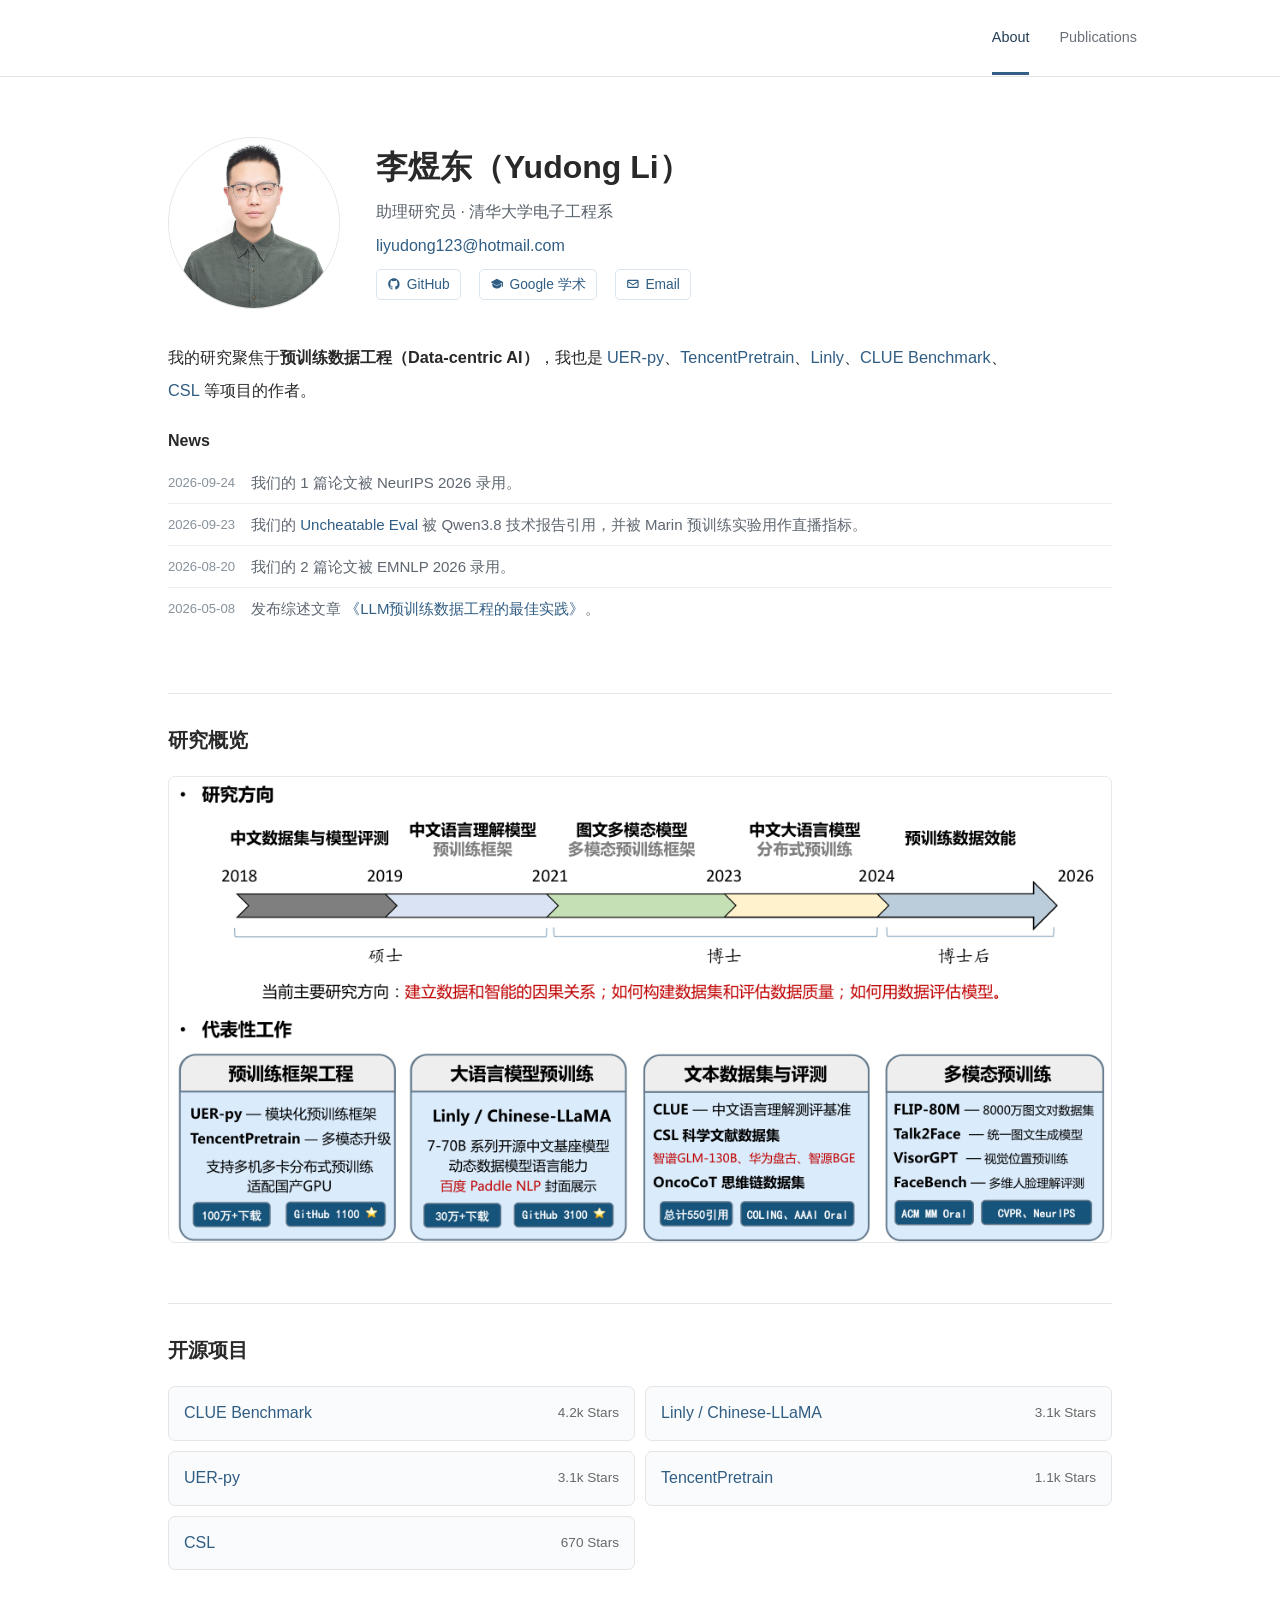
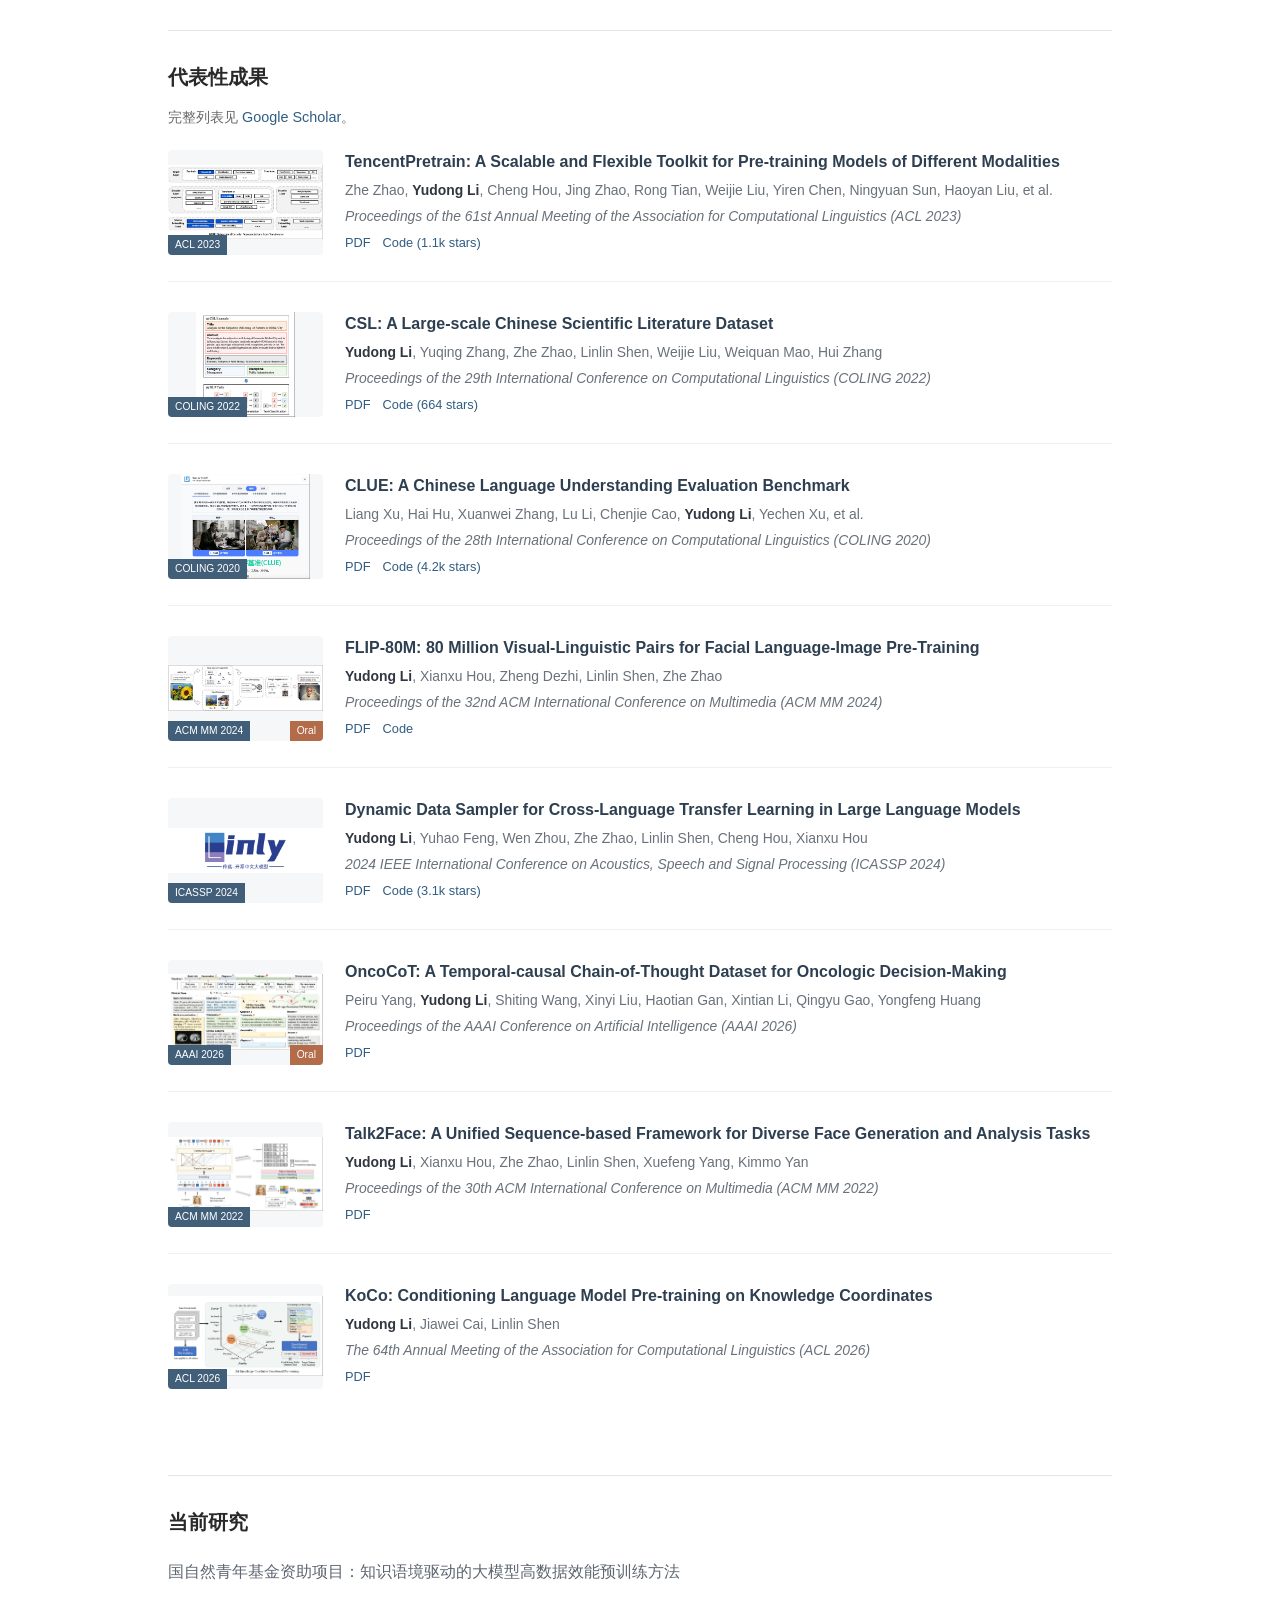
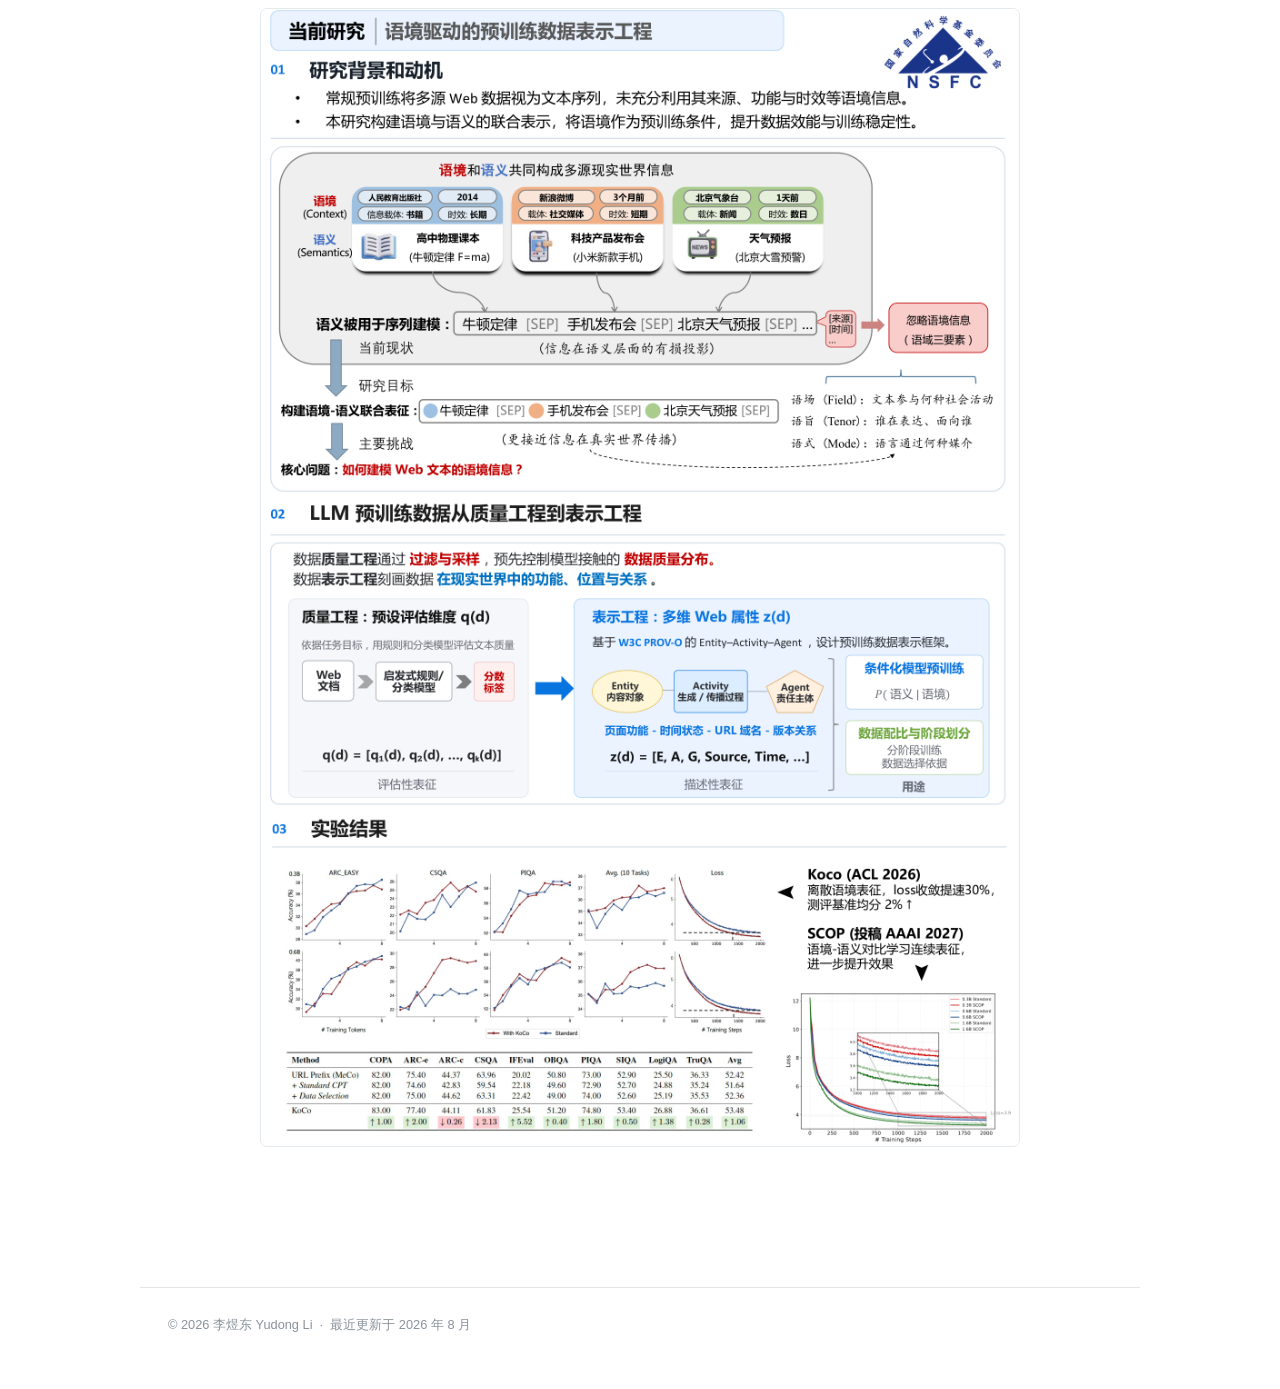
==== commit ce659905: "Fix news date spacing and stylesheet cache" ====
--- a/index.html
+++ b/index.html
@@ -18,7 +18,7 @@
     <meta property="og:url" content="https://ydli-ai.github.io/" />
     <meta property="og:image" content="assets/images/avatar.jpg" />
     <link rel="icon" href="assets/images/favicon.svg" type="image/svg+xml" />
-    <link rel="stylesheet" href="assets/css/style.css" />
+    <link rel="stylesheet" href="assets/css/style.css?v=20261027-2" />
   </head>
   <body>
     <header class="nav" aria-label="主导航">
@@ -112,10 +112,10 @@
         <div class="hero-news" aria-labelledby="news-title">
           <h2 id="news-title">News</h2>
           <ul class="news-list">
-            <li><time class="news-date" datetime="2026-09-24">2026-09-24</time><span>我们的 1 篇论文被 NeurIPS 2026 录用。</span></li>
-            <li><time class="news-date" datetime="2026-09-23">2026-09-23</time><span>我们的 <a href="https://arxiv.org/abs/2609.27510" target="_blank" rel="noopener">Uncheatable Eval</a> 被 Qwen3.8 技术报告引用，并被 Marin 预训练实验用作直播指标。</span></li>
-            <li><time class="news-date" datetime="2026-08-20">2026-08-20</time><span>我们的 2 篇论文被 EMNLP 2026 录用。</span></li>
-            <li><time class="news-date" datetime="2026-05-08">2026-05-08</time><span>发布综述文章 <a href="https://zhuanlan.zhihu.com/p/2032080549381190858" target="_blank" rel="noopener">《LLM预训练数据工程的最佳实践》</a>。</span></li>
+            <li><time class="news-date" datetime="2026-09-24">2026-09-24</time> <span>我们的 1 篇论文被 NeurIPS 2026 录用。</span></li>
+            <li><time class="news-date" datetime="2026-09-23">2026-09-23</time> <span>我们的 <a href="https://arxiv.org/abs/2609.27510" target="_blank" rel="noopener">Uncheatable Eval</a> 被 Qwen3.8 技术报告引用，并被 Marin 预训练实验用作直播指标。</span></li>
+            <li><time class="news-date" datetime="2026-08-20">2026-08-20</time> <span>我们的 2 篇论文被 EMNLP 2026 录用。</span></li>
+            <li><time class="news-date" datetime="2026-05-08">2026-05-08</time> <span>发布综述文章 <a href="https://zhuanlan.zhihu.com/p/2032080549381190858" target="_blank" rel="noopener">《LLM预训练数据工程的最佳实践》</a>。</span></li>
           </ul>
         </div>
       </section>
--- a/assets/css/style.css
+++ b/assets/css/style.css
@@ -95,11 +95,11 @@
 .hero-news { margin-top:24px; }
 .hero-news h2 { margin:0 0 9px; font-family:inherit; font-size:1rem; font-weight:600; }
 .news-list { list-style:none; margin:0; padding:0; }
-.news-list li { display:grid; grid-template-columns:92px minmax(0,1fr); gap:16px; padding:7px 0; border-bottom:1px solid #edf0f2; }
+.news-list li { display:grid; grid-template-columns:max-content minmax(0,1fr); column-gap:16px; padding:7px 0; border-bottom:1px solid #edf0f2; }
 .news-list li:last-child { border-bottom:0; }
 .hero-news .news-date { color:#87929c; font-size:.82rem; font-weight:400; padding-top:2px; }
 @media(max-width:460px) {
-  .news-list li { grid-template-columns:76px minmax(0,1fr); gap:10px; }
+  .news-list li { grid-template-columns:max-content minmax(0,1fr); column-gap:12px; }
   .hero-news .news-date { font-size:.76rem; }
 }
 
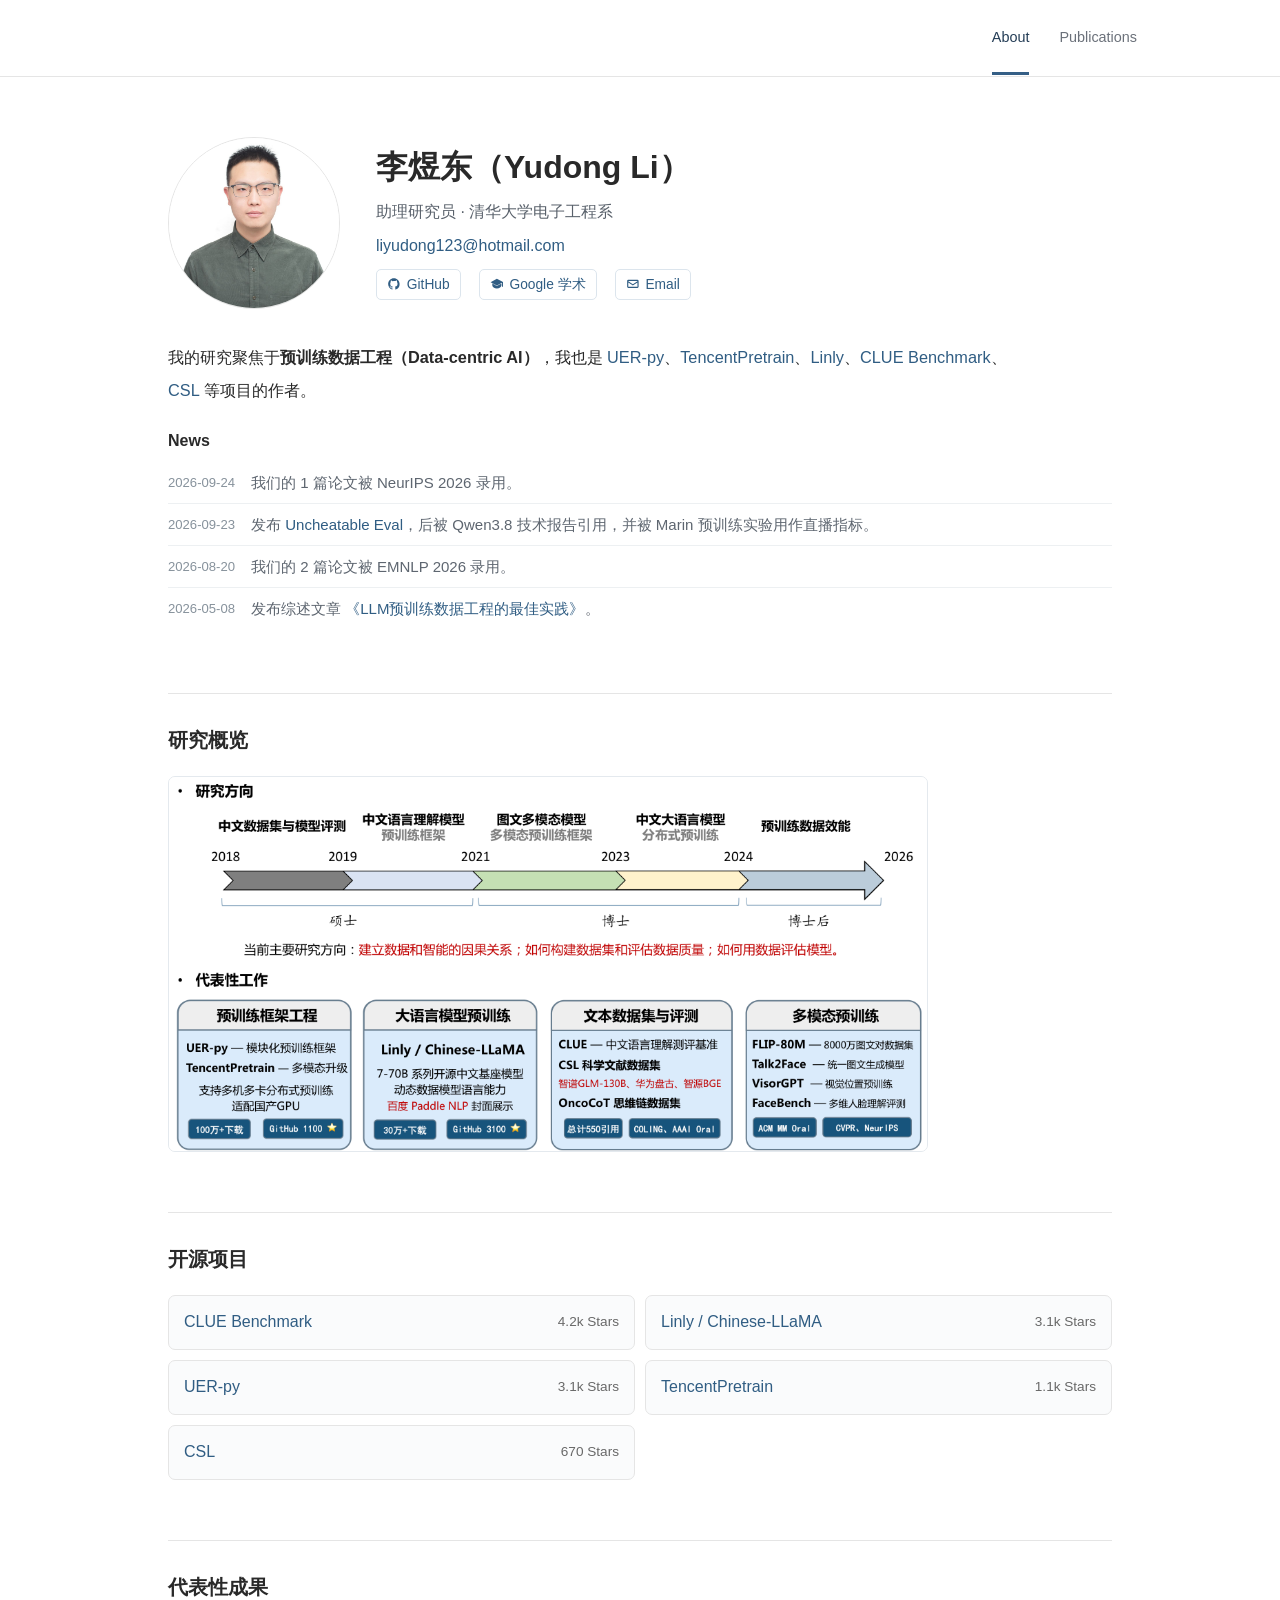
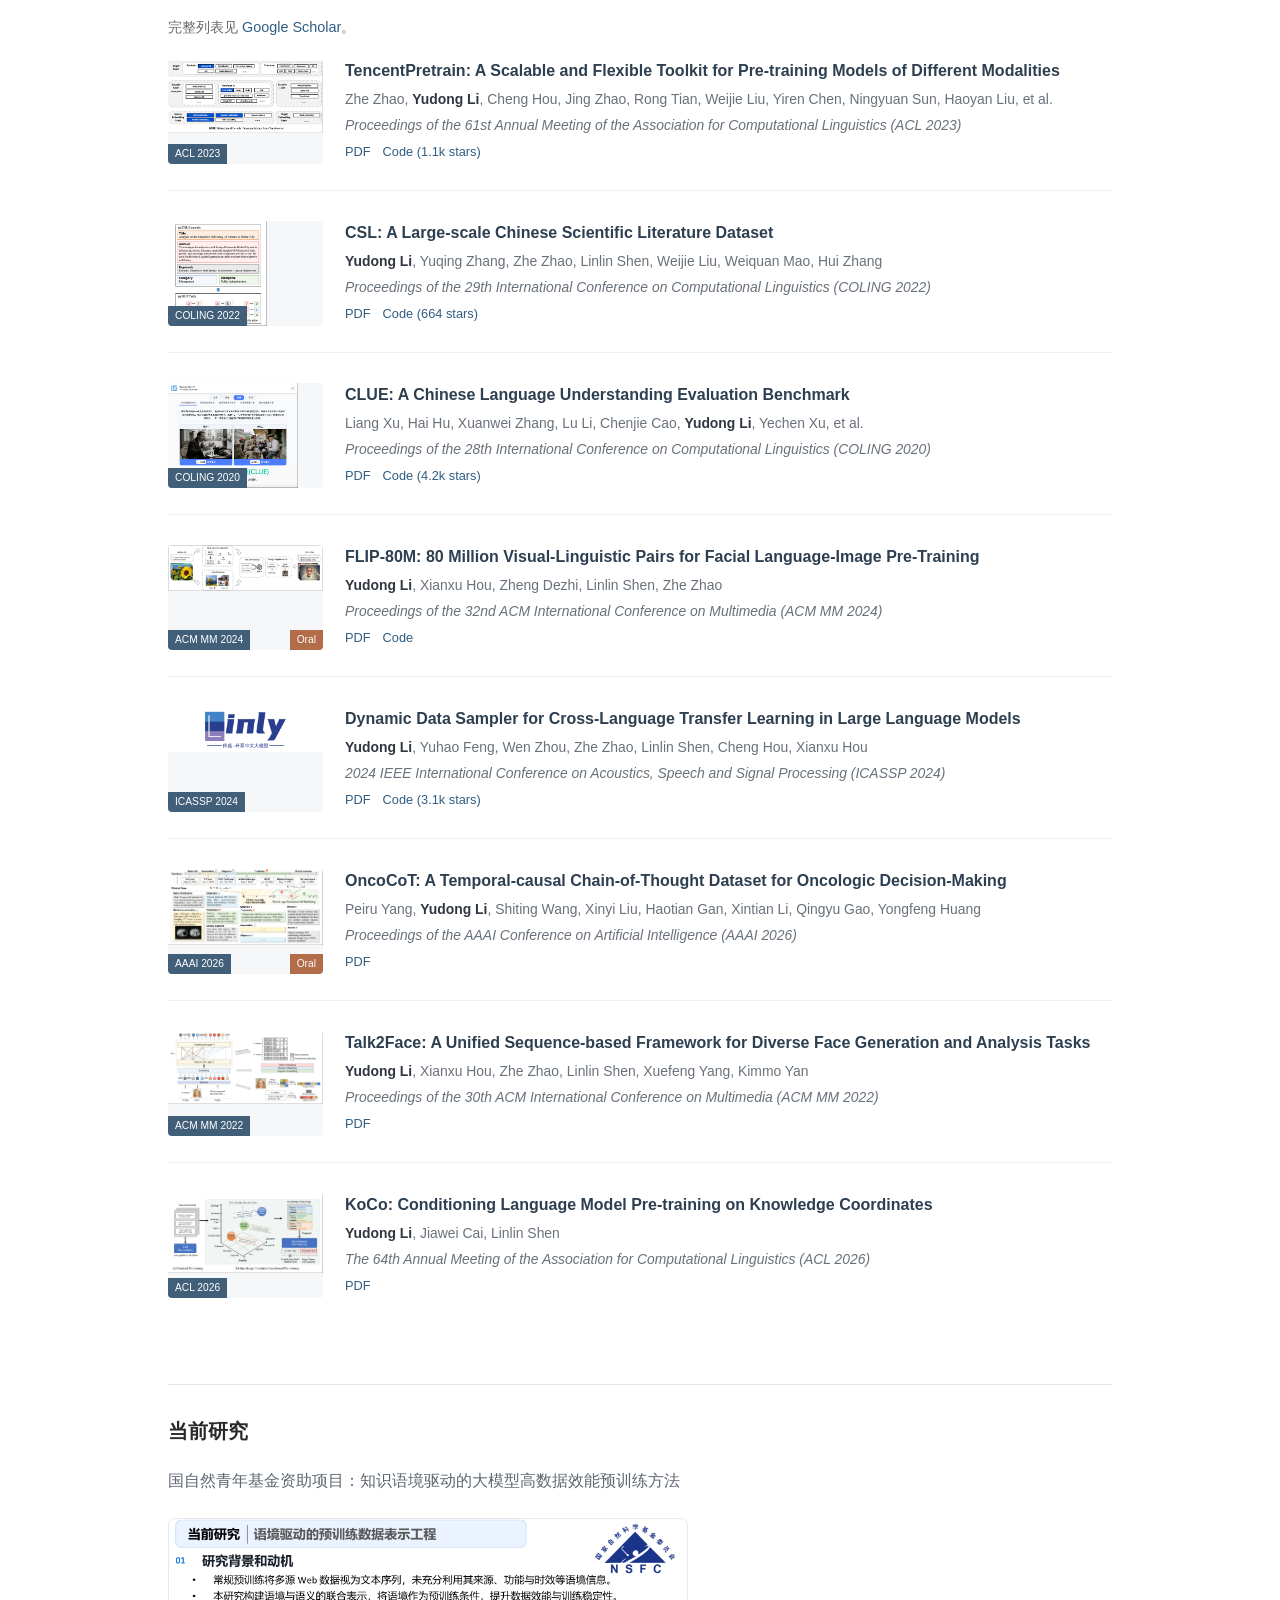
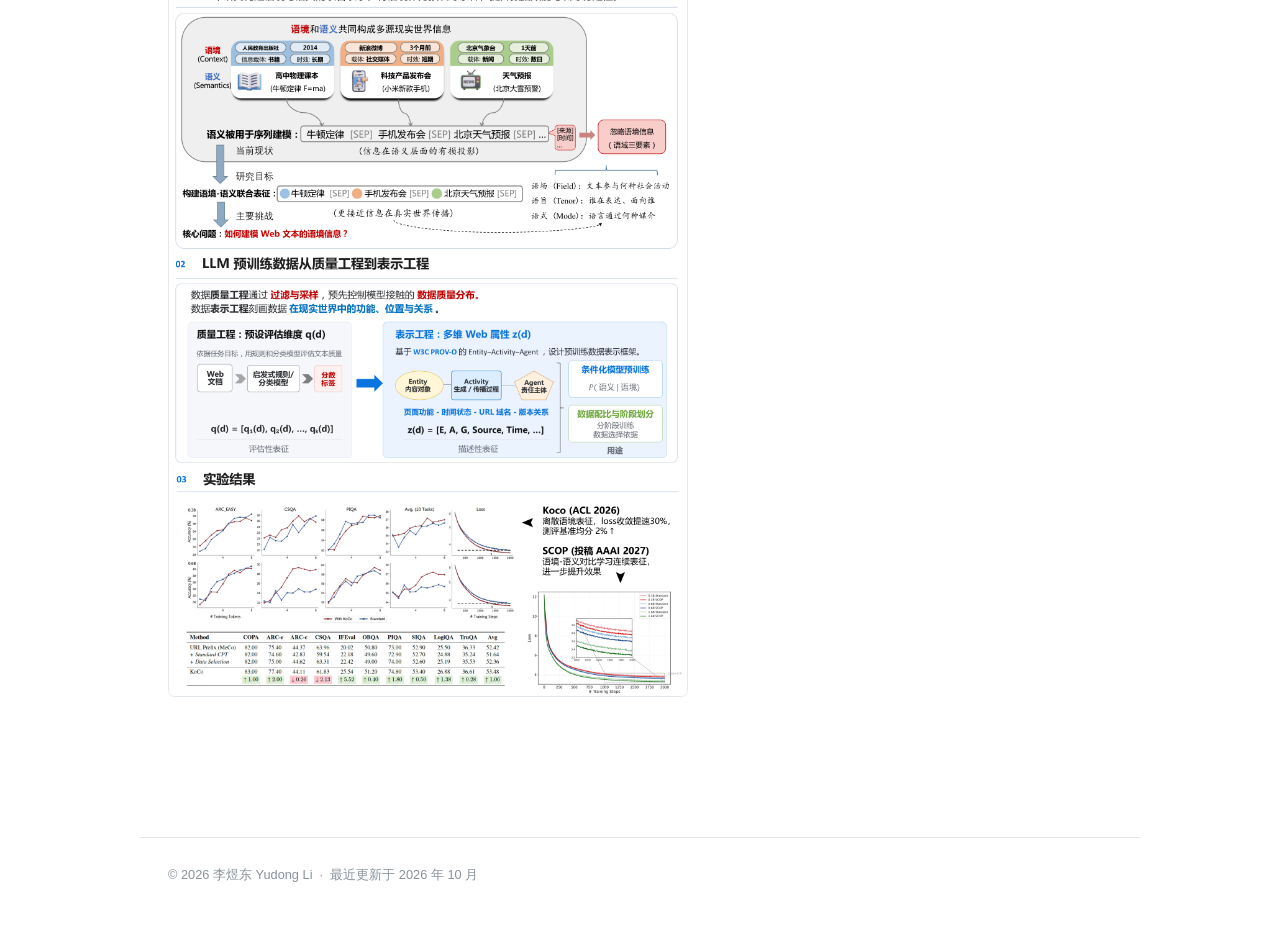
==== commit 125945ed: "Refine research images and homepage details" ====
--- a/index.html
+++ b/index.html
@@ -18,7 +18,7 @@
     <meta property="og:url" content="https://ydli-ai.github.io/" />
     <meta property="og:image" content="assets/images/avatar.jpg" />
     <link rel="icon" href="assets/images/favicon.svg" type="image/svg+xml" />
-    <link rel="stylesheet" href="assets/css/style.css?v=20261027-2" />
+    <link rel="stylesheet" href="assets/css/style.css?v=20261027-3" />
   </head>
   <body>
     <header class="nav" aria-label="主导航">
@@ -113,7 +113,7 @@
           <h2 id="news-title">News</h2>
           <ul class="news-list">
             <li><time class="news-date" datetime="2026-09-24">2026-09-24</time> <span>我们的 1 篇论文被 NeurIPS 2026 录用。</span></li>
-            <li><time class="news-date" datetime="2026-09-23">2026-09-23</time> <span>我们的 <a href="https://arxiv.org/abs/2609.27510" target="_blank" rel="noopener">Uncheatable Eval</a> 被 Qwen3.8 技术报告引用，并被 Marin 预训练实验用作直播指标。</span></li>
+            <li><time class="news-date" datetime="2026-09-23">2026-09-23</time> <span>发布 <a href="https://arxiv.org/abs/2609.27510" target="_blank" rel="noopener">Uncheatable Eval</a>，后被 Qwen3.8 技术报告引用，并被 Marin 预训练实验用作直播指标。</span></li>
             <li><time class="news-date" datetime="2026-08-20">2026-08-20</time> <span>我们的 2 篇论文被 EMNLP 2026 录用。</span></li>
             <li><time class="news-date" datetime="2026-05-08">2026-05-08</time> <span>发布综述文章 <a href="https://zhuanlan.zhihu.com/p/2032080549381190858" target="_blank" rel="noopener">《LLM预训练数据工程的最佳实践》</a>。</span></li>
           </ul>
@@ -262,7 +262,7 @@
             </div>
             <div class="pub-body">
               <h4 class="pub-title">
-                <a href="https://dl.acm.org/doi/pdf/10.1145/3664647.368128" target="_blank" rel="noopener"
+                <a href="https://dl.acm.org/doi/pdf/10.1145/3664647.3681287" target="_blank" rel="noopener"
                   >FLIP-80M: 80 Million Visual-Linguistic Pairs for Facial Language-Image Pre-Training</a
                 >
               </h4>
@@ -273,7 +273,7 @@
                 Proceedings of the 32nd ACM International Conference on Multimedia (ACM MM 2024)
               </p>
               <ul class="pub-links">
-                <li><a href="https://dl.acm.org/doi/pdf/10.1145/3664647.368128" target="_blank" rel="noopener">PDF</a></li>
+                <li><a href="https://dl.acm.org/doi/pdf/10.1145/3664647.3681287" target="_blank" rel="noopener">PDF</a></li>
                 <li><a href="https://github.com/ydli-ai/FLIP" target="_blank" rel="noopener">Code</a></li>
               </ul>
             </div>
@@ -400,7 +400,7 @@
 
     <footer>
       <p>
-        &copy; <span id="year">2026</span> 李煜东 Yudong Li &nbsp;·&nbsp; 最近更新于 2026 年 8 月
+        &copy; <span id="year">2026</span> 李煜东 Yudong Li &nbsp;·&nbsp; 最近更新于 2026 年 10 月
       </p>
     </footer>
 
--- a/assets/css/style.css
+++ b/assets/css/style.css
@@ -45,7 +45,7 @@
 .pub { display:flex; gap:22px; padding:0 0 26px; margin-bottom:26px; border-bottom:1px solid #edf0f2; }
 .pub:last-child { border:0; margin-bottom:0; }
 .pub-thumb { position:relative; flex:0 0 155px; height:105px; background:#f5f7f8; overflow:hidden; border-radius:4px; }
-.pub-thumb img { width:100%; height:100%; object-fit:contain; }
+.pub-thumb img { display:block; width:auto; height:auto; max-width:100%; max-height:100%; object-fit:contain; }
 .pub-tag,.pub-tag-oral { position:absolute; bottom:0; left:0; background:#425f7a; color:#fff; padding:2px 7px; font-size:.64rem; line-height:1.5; }
 .pub-tag-oral { left:auto; right:0; background:#b26c49; }
 .pub-body { min-width:0; }
@@ -82,7 +82,8 @@
 .hero-links a:hover { background:#f3f7fa; text-decoration:none; }
 .hero-notice { border-left:3px solid #7e9db8; background:#f5f8fa; padding:10px 15px; }
 .research-visual-frame { overflow:hidden; border-radius:7px; border:1px solid #e4e9ee; background:#fff; }
-.research-visual--poster { max-width:760px; margin-inline:auto; }
+.research-visual--timeline { max-width:760px; }
+.research-visual--poster { max-width:520px; }
 #publications > p { font-size:.9rem; }
 #publications .pub { padding-top:4px; }
 @media (max-width:1320px) { .page-sidebar { display:none; } }
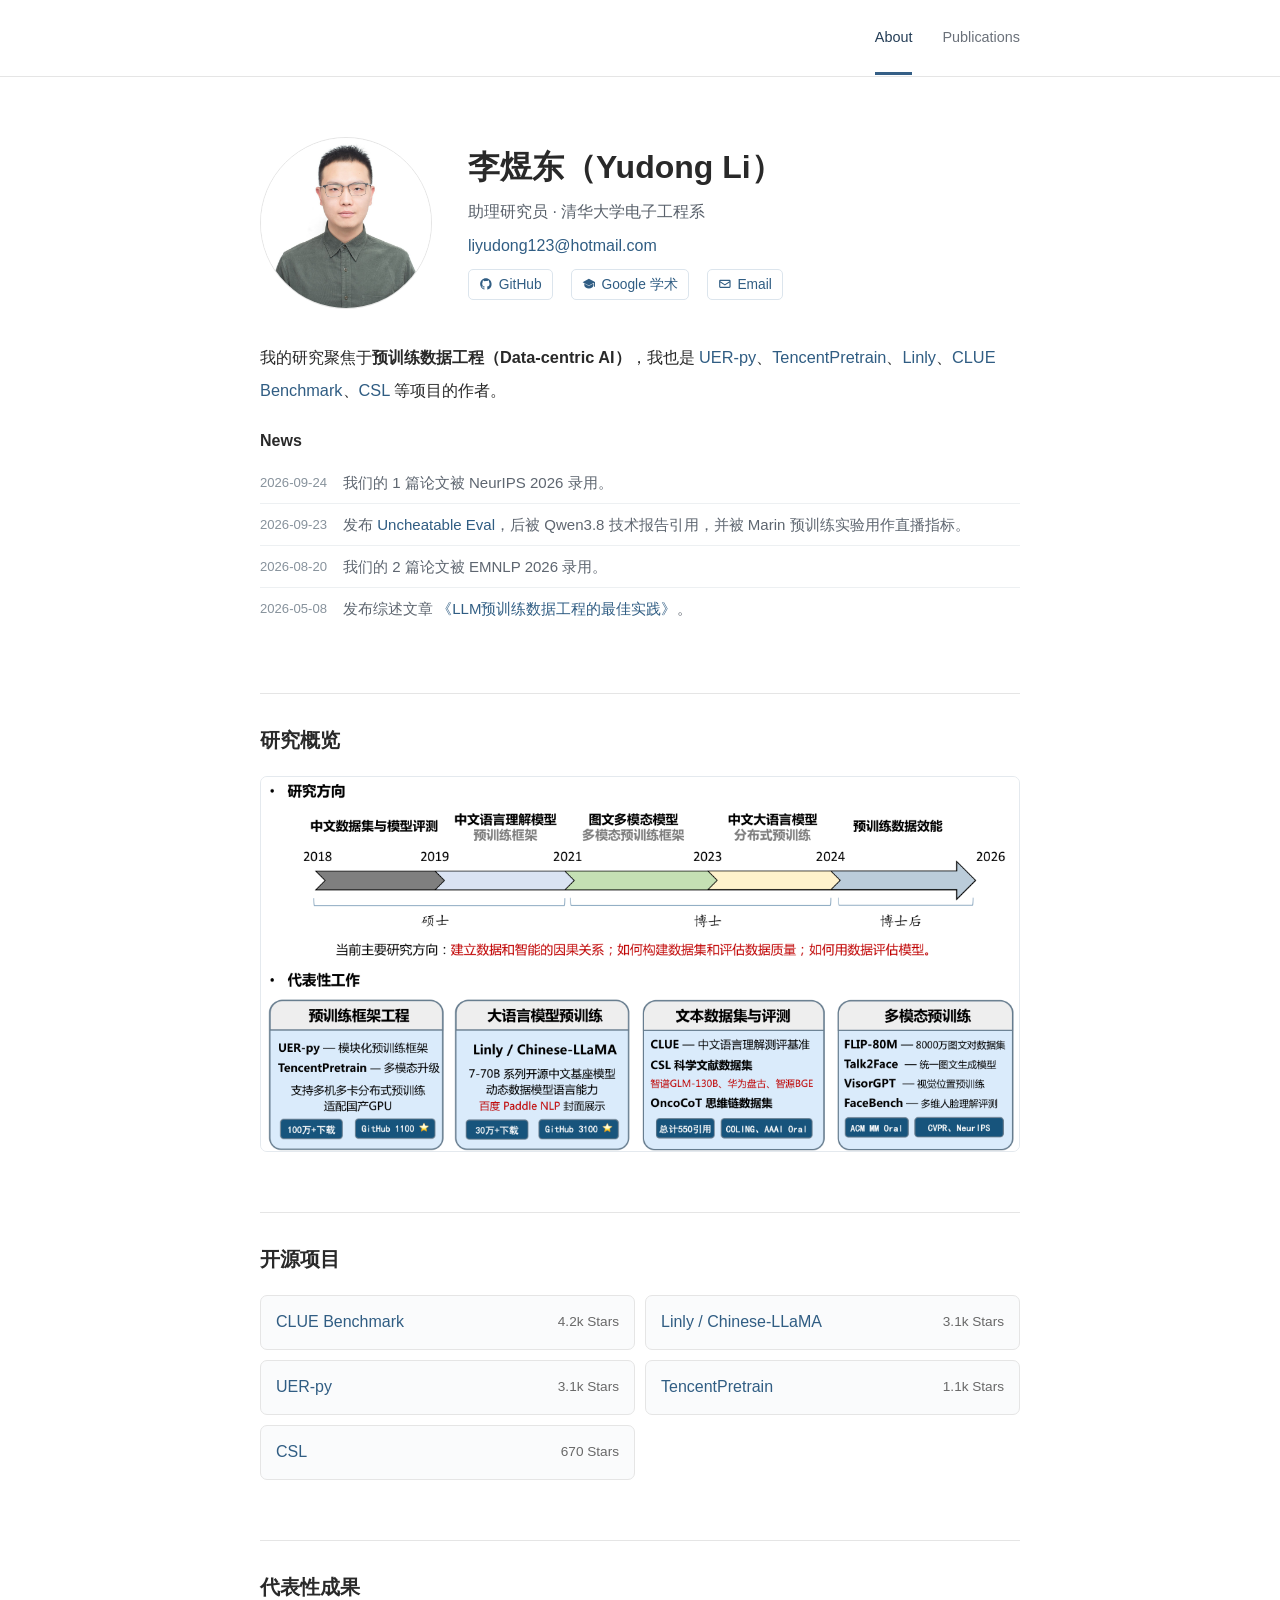
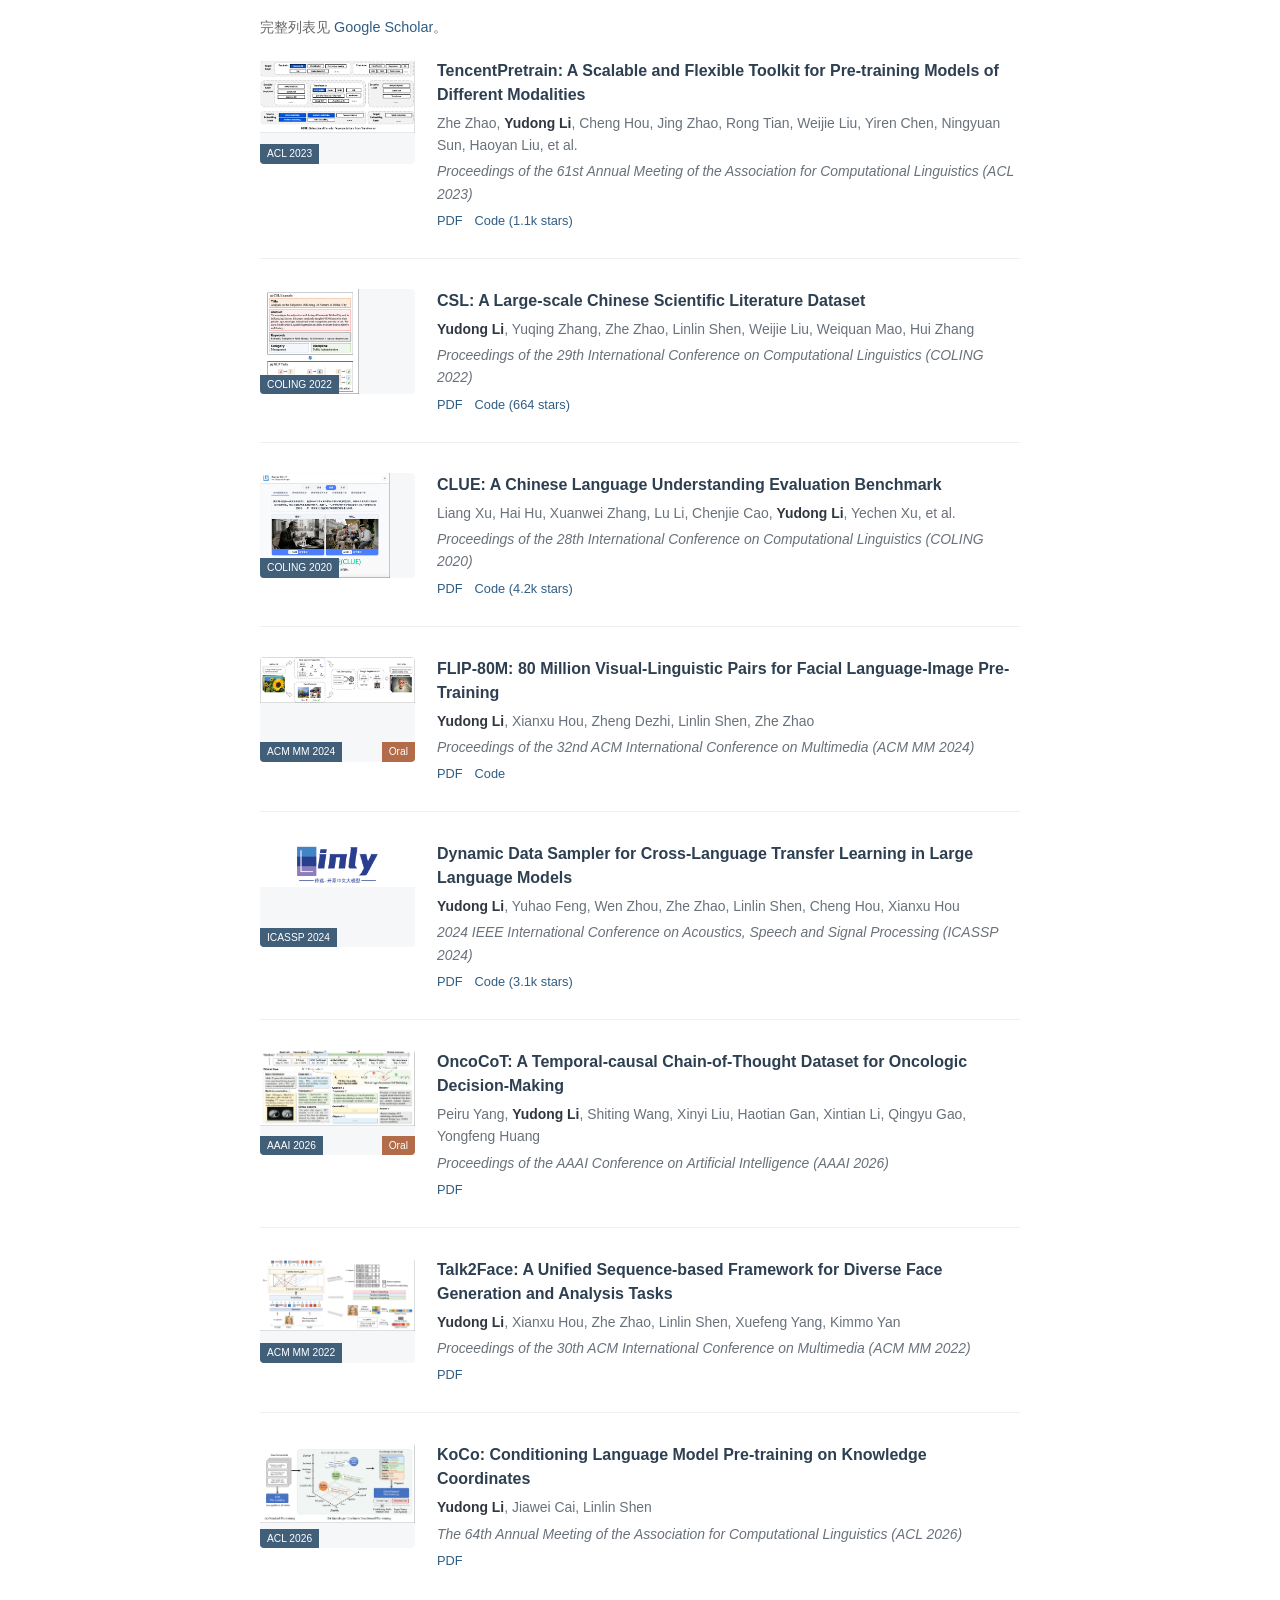
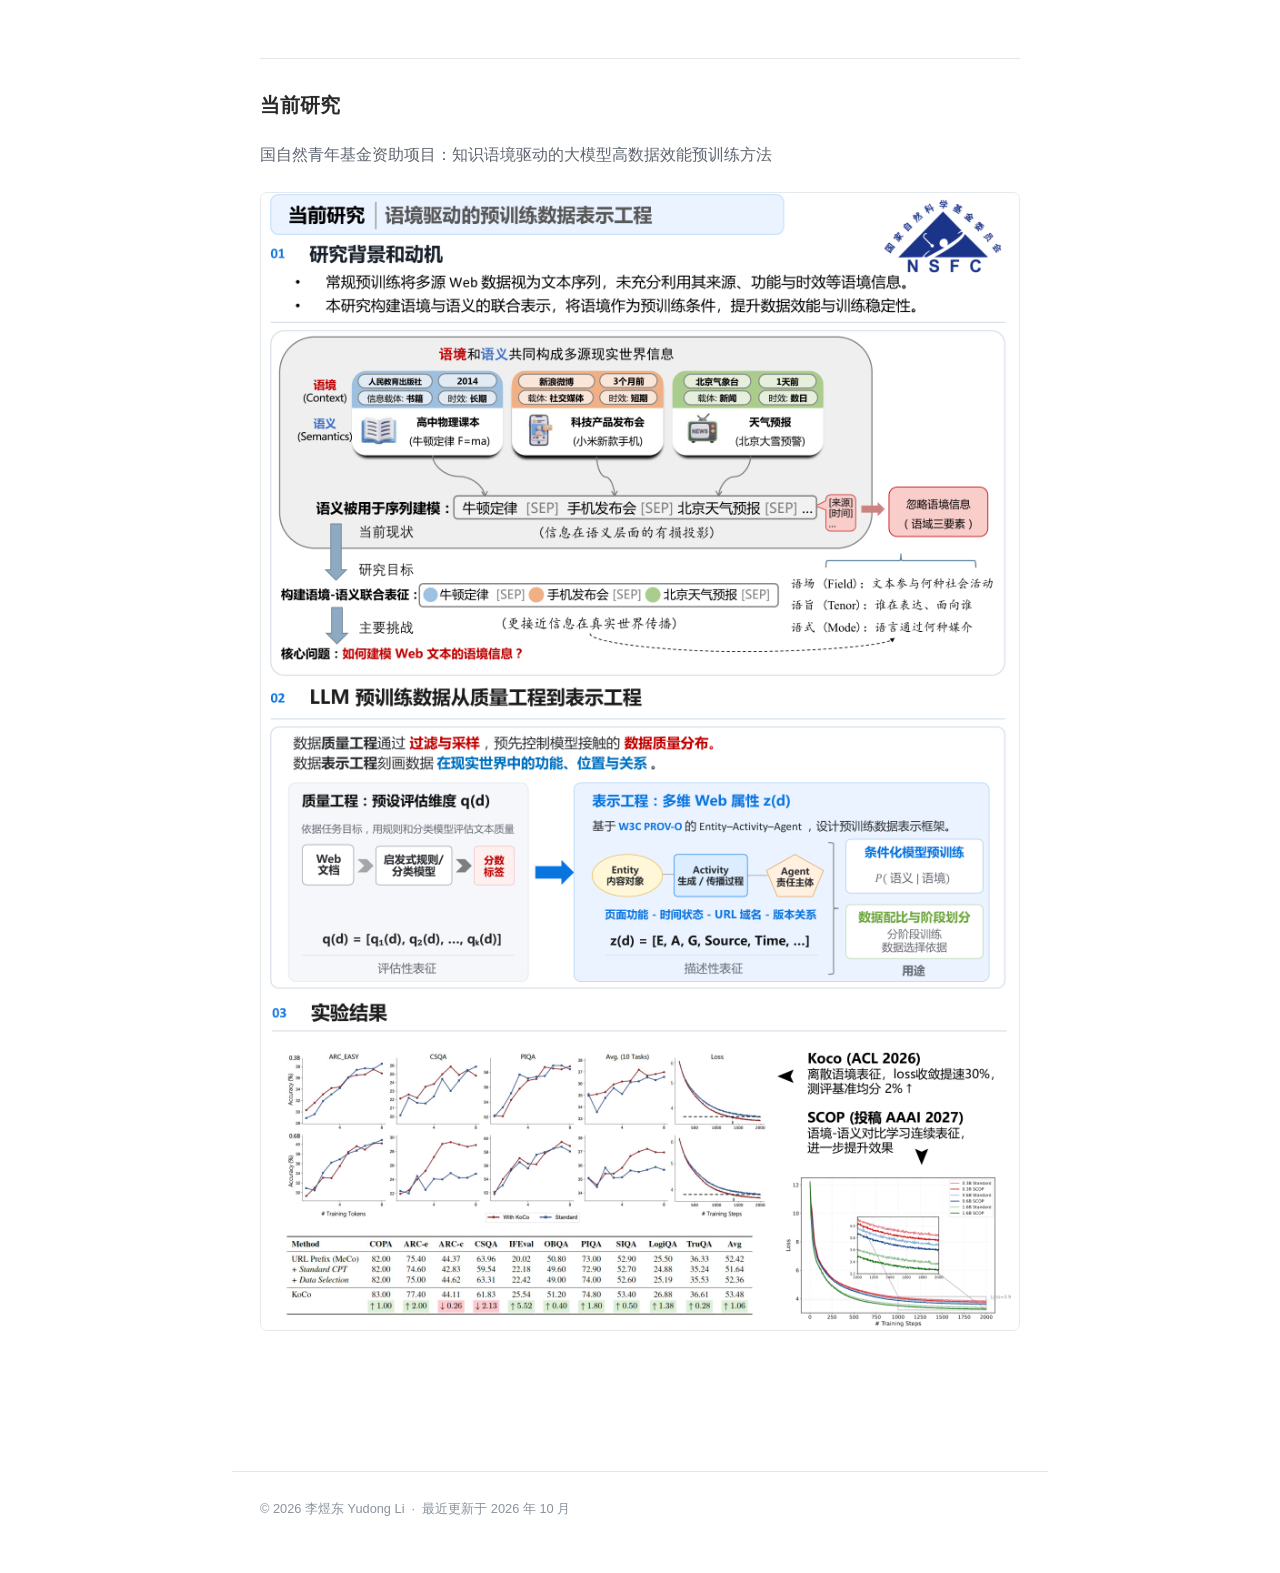
==== commit 12358572: "Unify page content widths" ====
--- a/index.html
+++ b/index.html
@@ -18,7 +18,7 @@
     <meta property="og:url" content="https://ydli-ai.github.io/" />
     <meta property="og:image" content="assets/images/avatar.jpg" />
     <link rel="icon" href="assets/images/favicon.svg" type="image/svg+xml" />
-    <link rel="stylesheet" href="assets/css/style.css?v=20261027-3" />
+    <link rel="stylesheet" href="assets/css/style.css?v=20261027-5" />
   </head>
   <body>
     <header class="nav" aria-label="主导航">
--- a/assets/css/style.css
+++ b/assets/css/style.css
@@ -1,4 +1,4 @@
-:root { color-scheme: light; --ink:#292929; --muted:#686868; --accent:#305d83; --rule:#e5e5e5; --font-academic:-apple-system,BlinkMacSystemFont,"Segoe UI","PingFang SC","Microsoft YaHei","Noto Sans CJK SC","Noto Sans SC",sans-serif; }
+:root { color-scheme: light; --ink:#292929; --muted:#686868; --accent:#305d83; --rule:#e5e5e5; --page-width:816px; --font-academic:-apple-system,BlinkMacSystemFont,"Segoe UI","PingFang SC","Microsoft YaHei","Noto Sans CJK SC","Noto Sans SC",sans-serif; }
 * { box-sizing:border-box; }
 html { scroll-behavior:smooth; }
 body { margin:0; color:var(--ink); background:#fff; font-family:var(--font-academic); font-size:16px; line-height:1.8; }
@@ -6,13 +6,13 @@
 a:hover { text-decoration:underline; }
 a:focus-visible { outline:3px solid #8aafce; outline-offset:3px; }
 .nav { border-bottom:1px solid var(--rule); background:#fff; }
-.nav-inner { max-width:1050px; min-height:76px; margin:auto; padding:0 28px; display:flex; align-items:center; justify-content:space-between; gap:24px; }
+.nav-inner { max-width:var(--page-width); min-height:76px; margin:auto; padding:0 28px; display:flex; align-items:center; justify-content:space-between; gap:24px; }
 .nav-brand { color:#222831; font-family:Georgia,"Noto Serif SC",serif; font-weight:700; font-size:1.2rem; white-space:nowrap; }
 .nav-brand span { font-size:.88rem; color:var(--muted); margin-left:.3rem; font-weight:400; }
 .nav-links { display:flex; flex-wrap:wrap; gap:30px; align-items:center; }
 .nav-links a { color:#6b717a; font-size:.9rem; padding:24px 0 21px; border-bottom:3px solid transparent; }
 .nav-links a[aria-current=page] { color:#243d56; border-bottom-color:#355f86; }
-main { max-width:1000px; margin:0 auto; padding:60px 28px 80px; }
+main { max-width:var(--page-width); margin:0 auto; padding:60px 28px 80px; }
 section { margin:0 0 60px; }
 h1,h2,h3,h4,p { margin-top:0; }
 h1,h2 { font-family:inherit; color:#292929; line-height:1.4; }
@@ -62,7 +62,7 @@
 .text-link { white-space:nowrap; font-size:.9rem; }
 .poster-frame { display:block; width:100%; height:2500px; border:1px solid var(--rule); border-radius:6px; background:#fff; }
 .poster-fallback { margin-top:14px; }
-footer { max-width:1000px; margin:auto; padding:25px 28px 40px; border-top:1px solid var(--rule); color:#8a929b; font-size:.8rem; }
+footer { max-width:var(--page-width); margin:auto; padding:25px 28px 40px; border-top:1px solid var(--rule); color:#8a929b; font-size:.8rem; }
 @media(max-width:700px) { .open-source-list { grid-template-columns:1fr; } .nav-inner { align-items:flex-start; flex-direction:column; gap:4px; padding:16px 20px 0; } .nav-links { width:100%; gap:22px; } .nav-links a { padding:9px 0 12px; font-size:.82rem; } main { padding:42px 20px 55px; } .hero { align-items:flex-start; gap:22px; } .hero-avatar { flex-basis:100px; width:100px; height:100px; } .hero-name { font-size:1.55rem; } .hero-title,.hero-contact { font-size:.88rem; } .page-intro h1 { font-size:2rem; } .year-group { grid-template-columns:1fr; gap:18px; } .pub-thumb { flex-basis:110px; height:85px; } .poster-heading { flex-direction:column; gap:0; margin-bottom:16px; } }
 @media(max-width:460px) { .hero { flex-direction:column; } .open-source-list { grid-template-columns:1fr; } .pub { gap:14px; } .pub-thumb { flex-basis:82px; height:70px; } .pub-title { font-size:.94rem; } .nav-links { gap:15px; } }
 
@@ -83,7 +83,7 @@
 .hero-notice { border-left:3px solid #7e9db8; background:#f5f8fa; padding:10px 15px; }
 .research-visual-frame { overflow:hidden; border-radius:7px; border:1px solid #e4e9ee; background:#fff; }
 .research-visual--timeline { max-width:760px; }
-.research-visual--poster { max-width:520px; }
+.research-visual--poster { max-width:760px; }
 #publications > p { font-size:.9rem; }
 #publications .pub { padding-top:4px; }
 @media (max-width:1320px) { .page-sidebar { display:none; } }
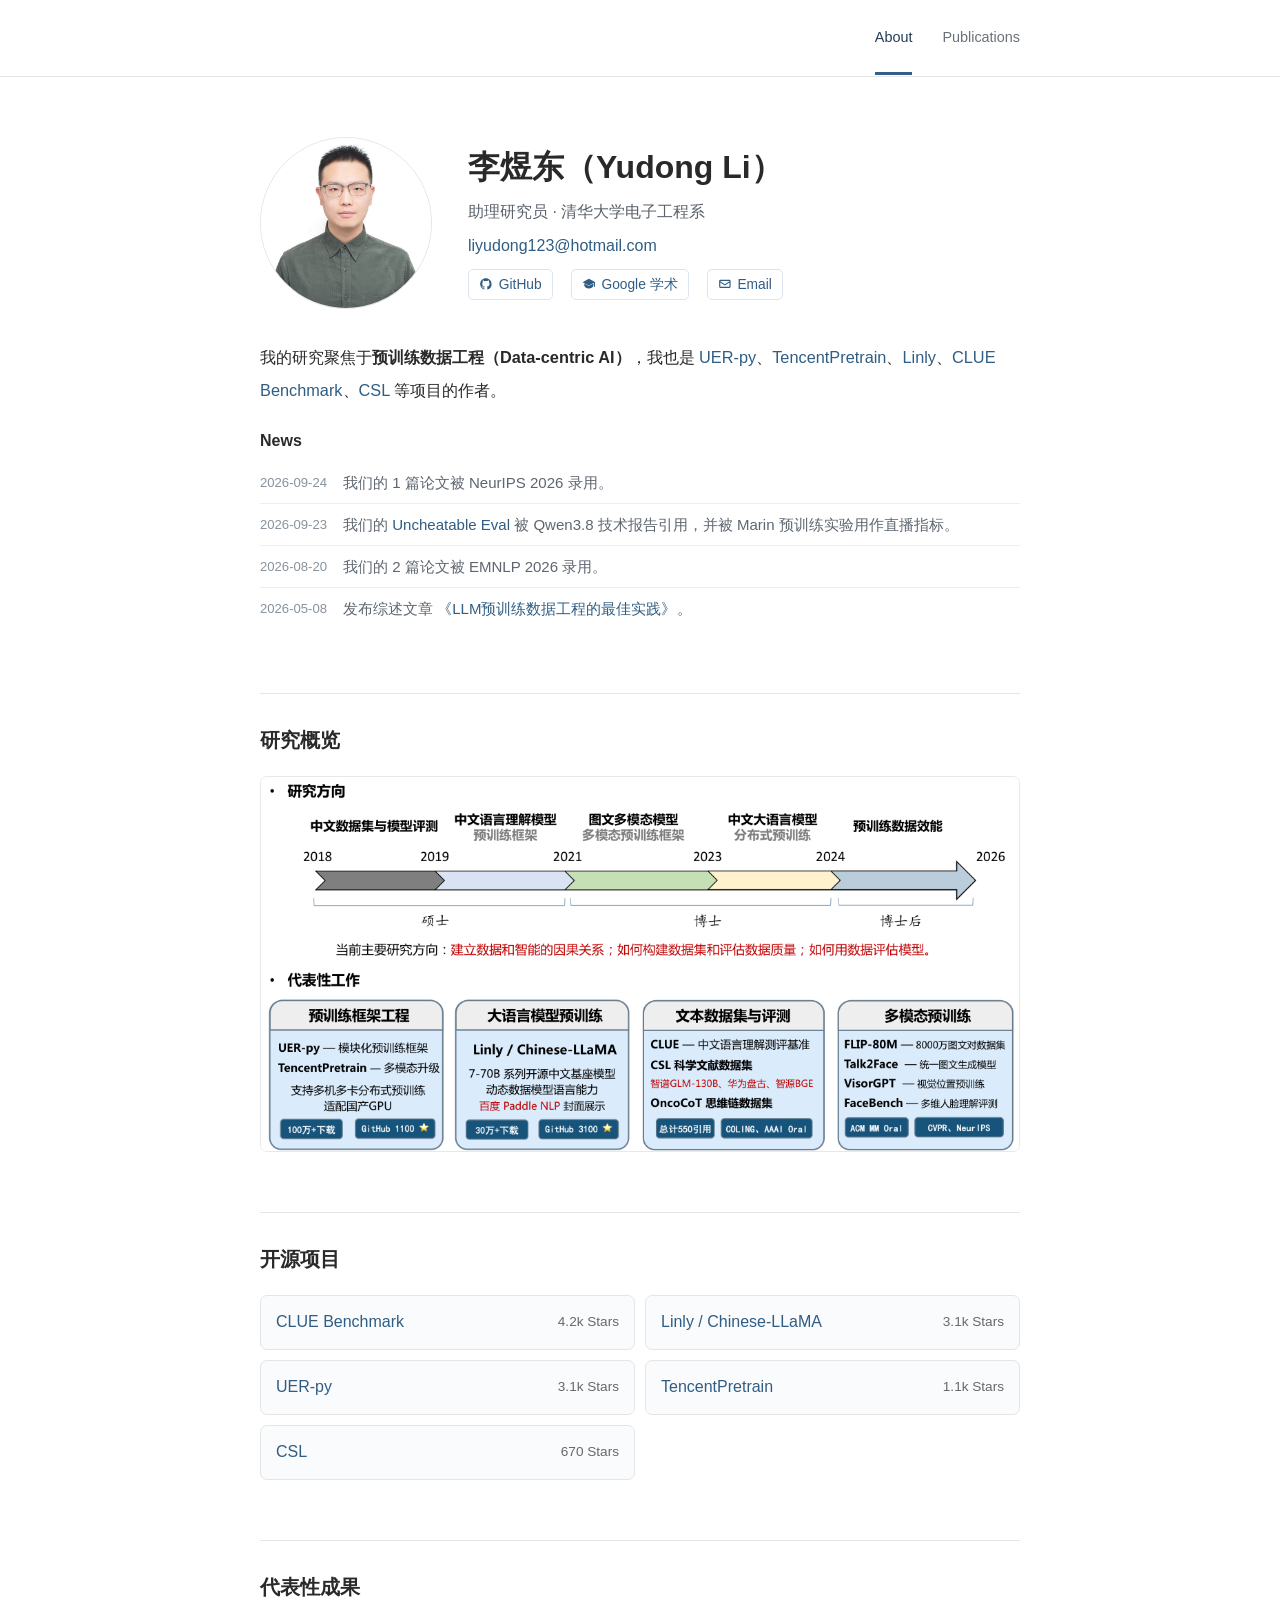
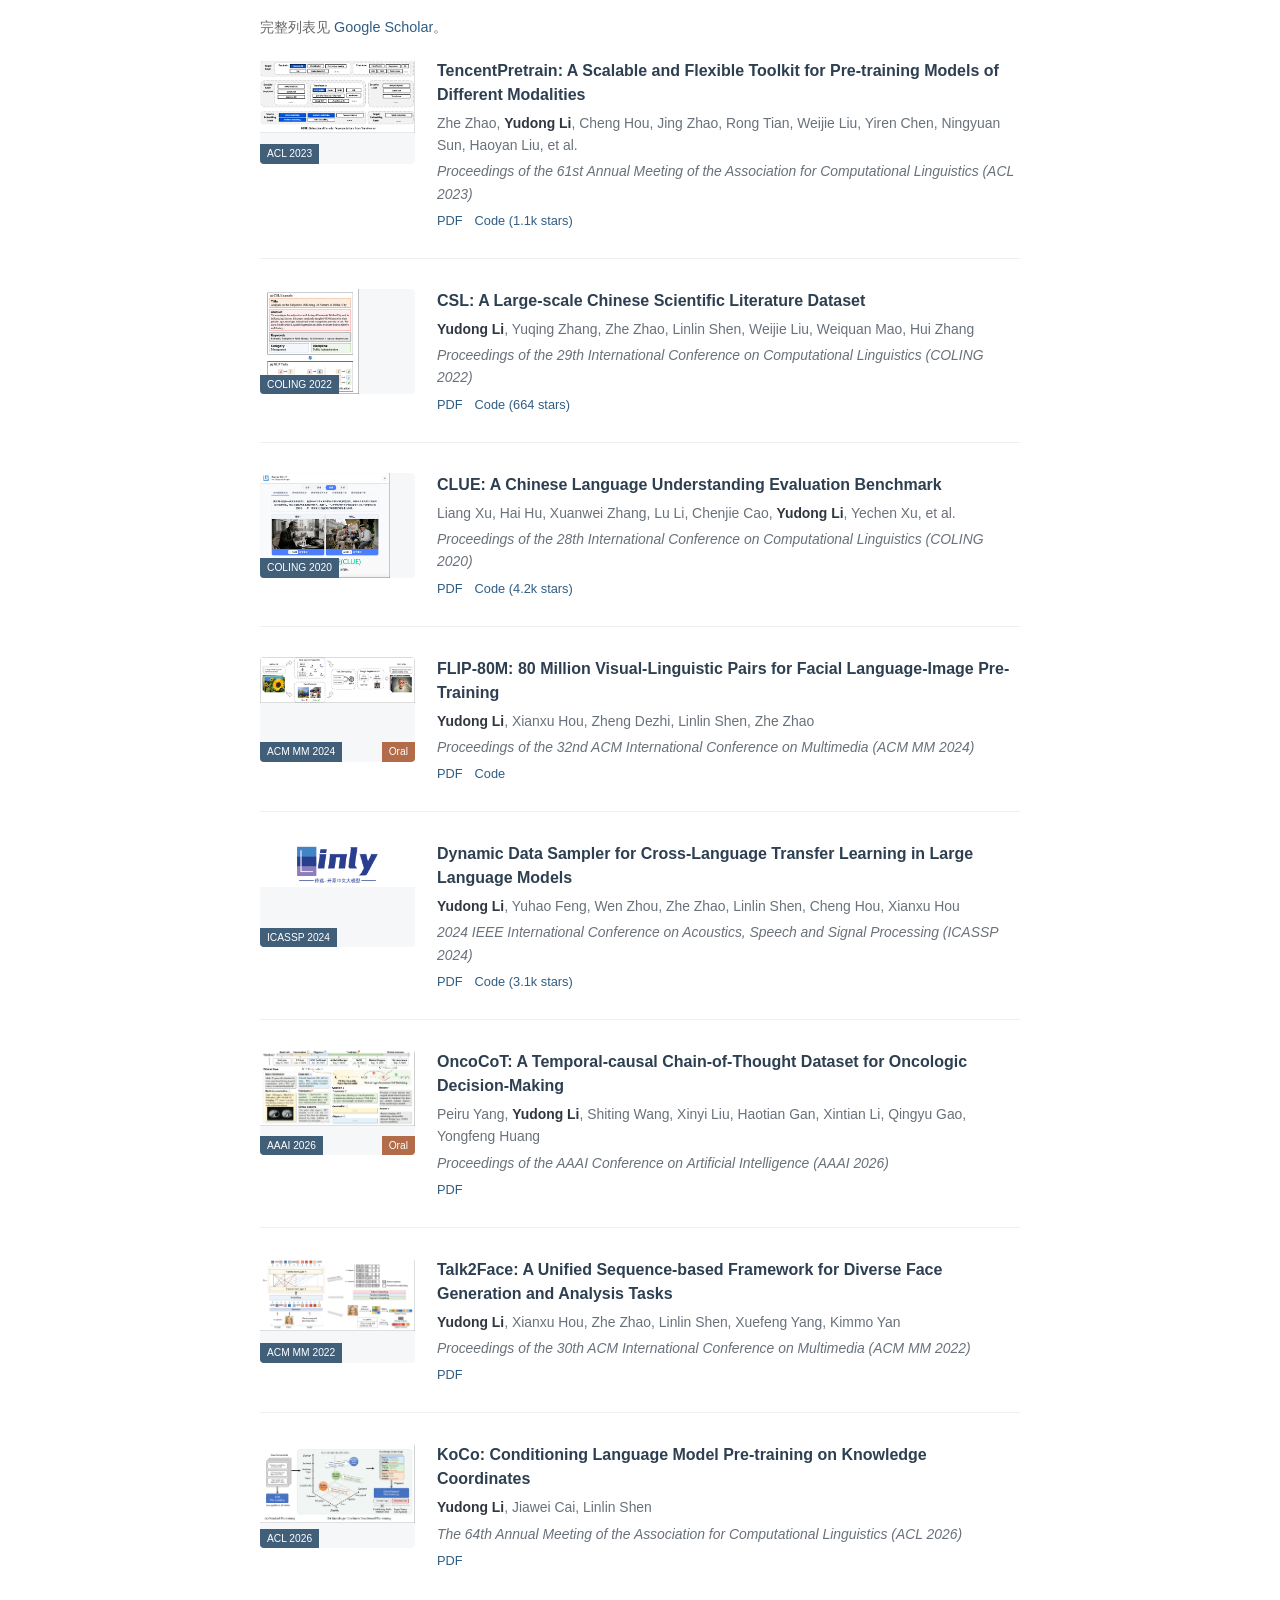
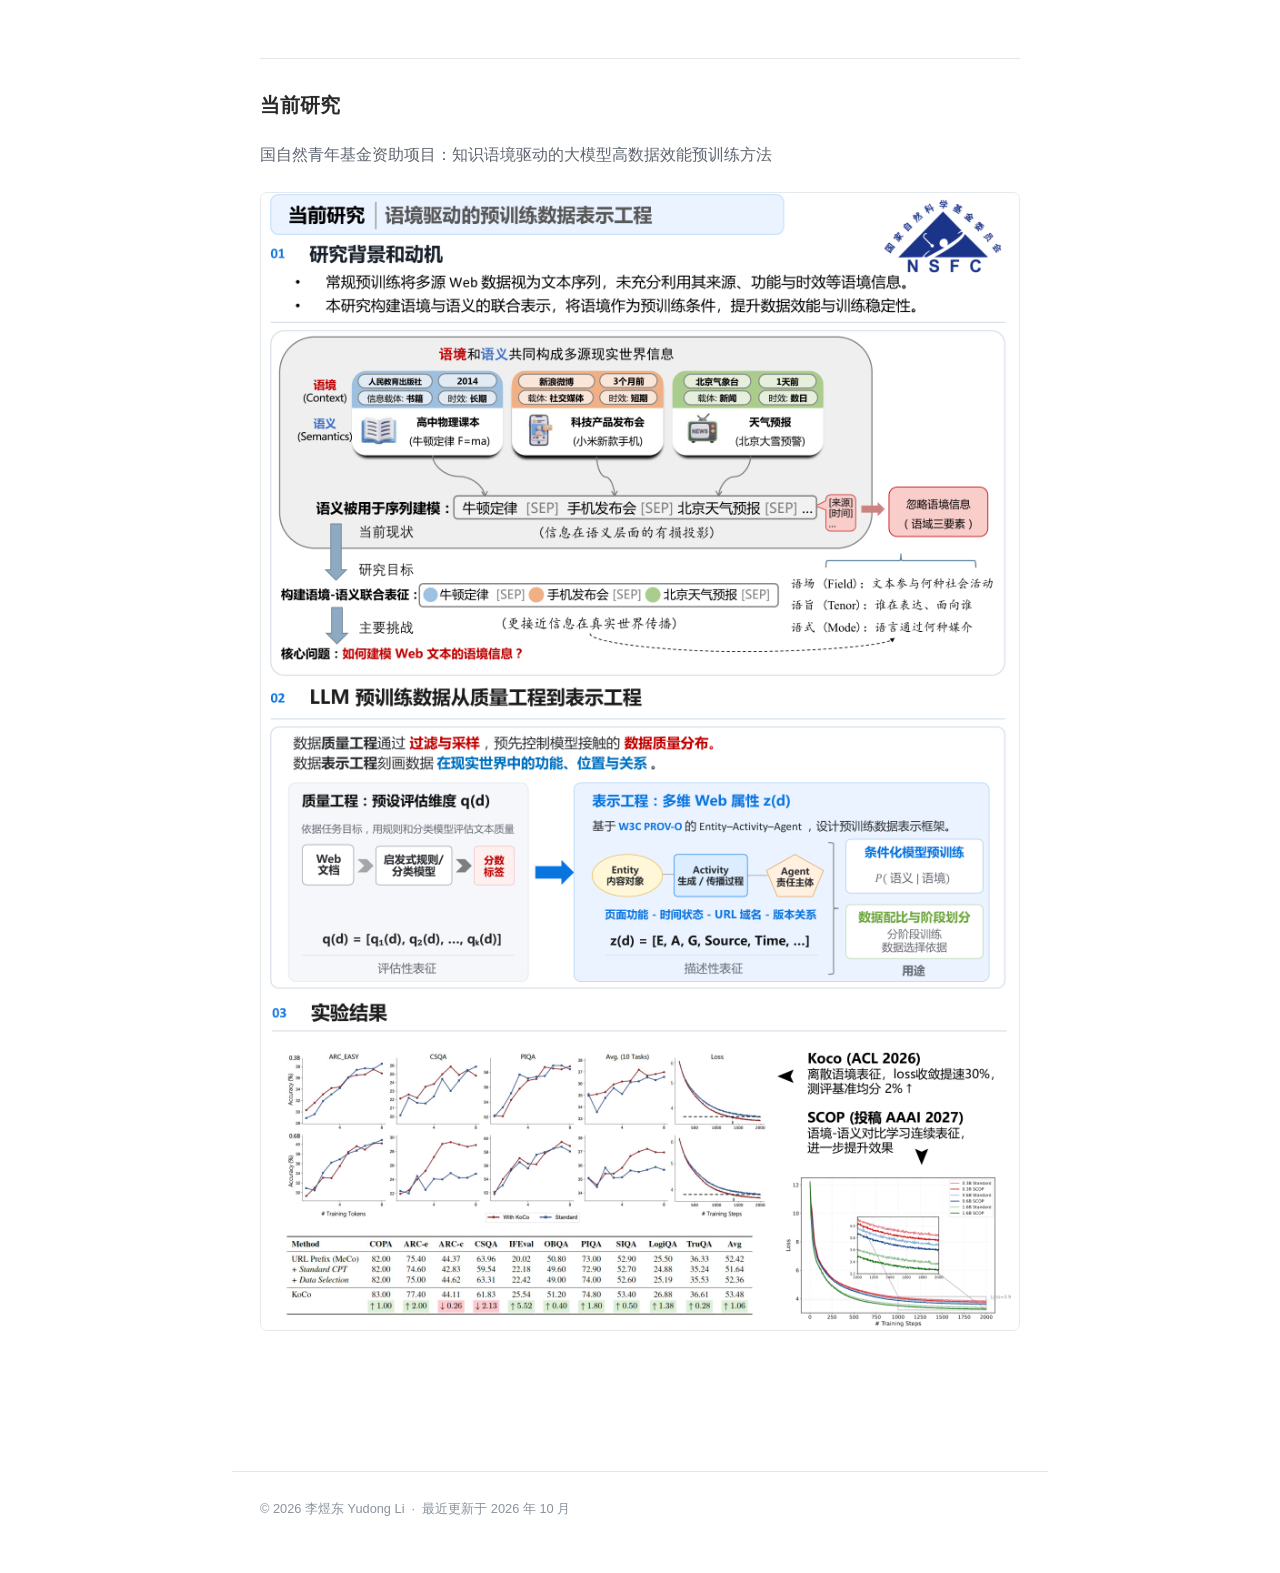
==== commit 12f1802c: "Restore original news wording" ====
--- a/index.html
+++ b/index.html
@@ -113,7 +113,7 @@
           <h2 id="news-title">News</h2>
           <ul class="news-list">
             <li><time class="news-date" datetime="2026-09-24">2026-09-24</time> <span>我们的 1 篇论文被 NeurIPS 2026 录用。</span></li>
-            <li><time class="news-date" datetime="2026-09-23">2026-09-23</time> <span>发布 <a href="https://arxiv.org/abs/2609.27510" target="_blank" rel="noopener">Uncheatable Eval</a>，后被 Qwen3.8 技术报告引用，并被 Marin 预训练实验用作直播指标。</span></li>
+            <li><time class="news-date" datetime="2026-09-23">2026-09-23</time> <span>我们的 <a href="https://arxiv.org/abs/2609.27510" target="_blank" rel="noopener">Uncheatable Eval</a> 被 Qwen3.8 技术报告引用，并被 Marin 预训练实验用作直播指标。</span></li>
             <li><time class="news-date" datetime="2026-08-20">2026-08-20</time> <span>我们的 2 篇论文被 EMNLP 2026 录用。</span></li>
             <li><time class="news-date" datetime="2026-05-08">2026-05-08</time> <span>发布综述文章 <a href="https://zhuanlan.zhihu.com/p/2032080549381190858" target="_blank" rel="noopener">《LLM预训练数据工程的最佳实践》</a>。</span></li>
           </ul>
